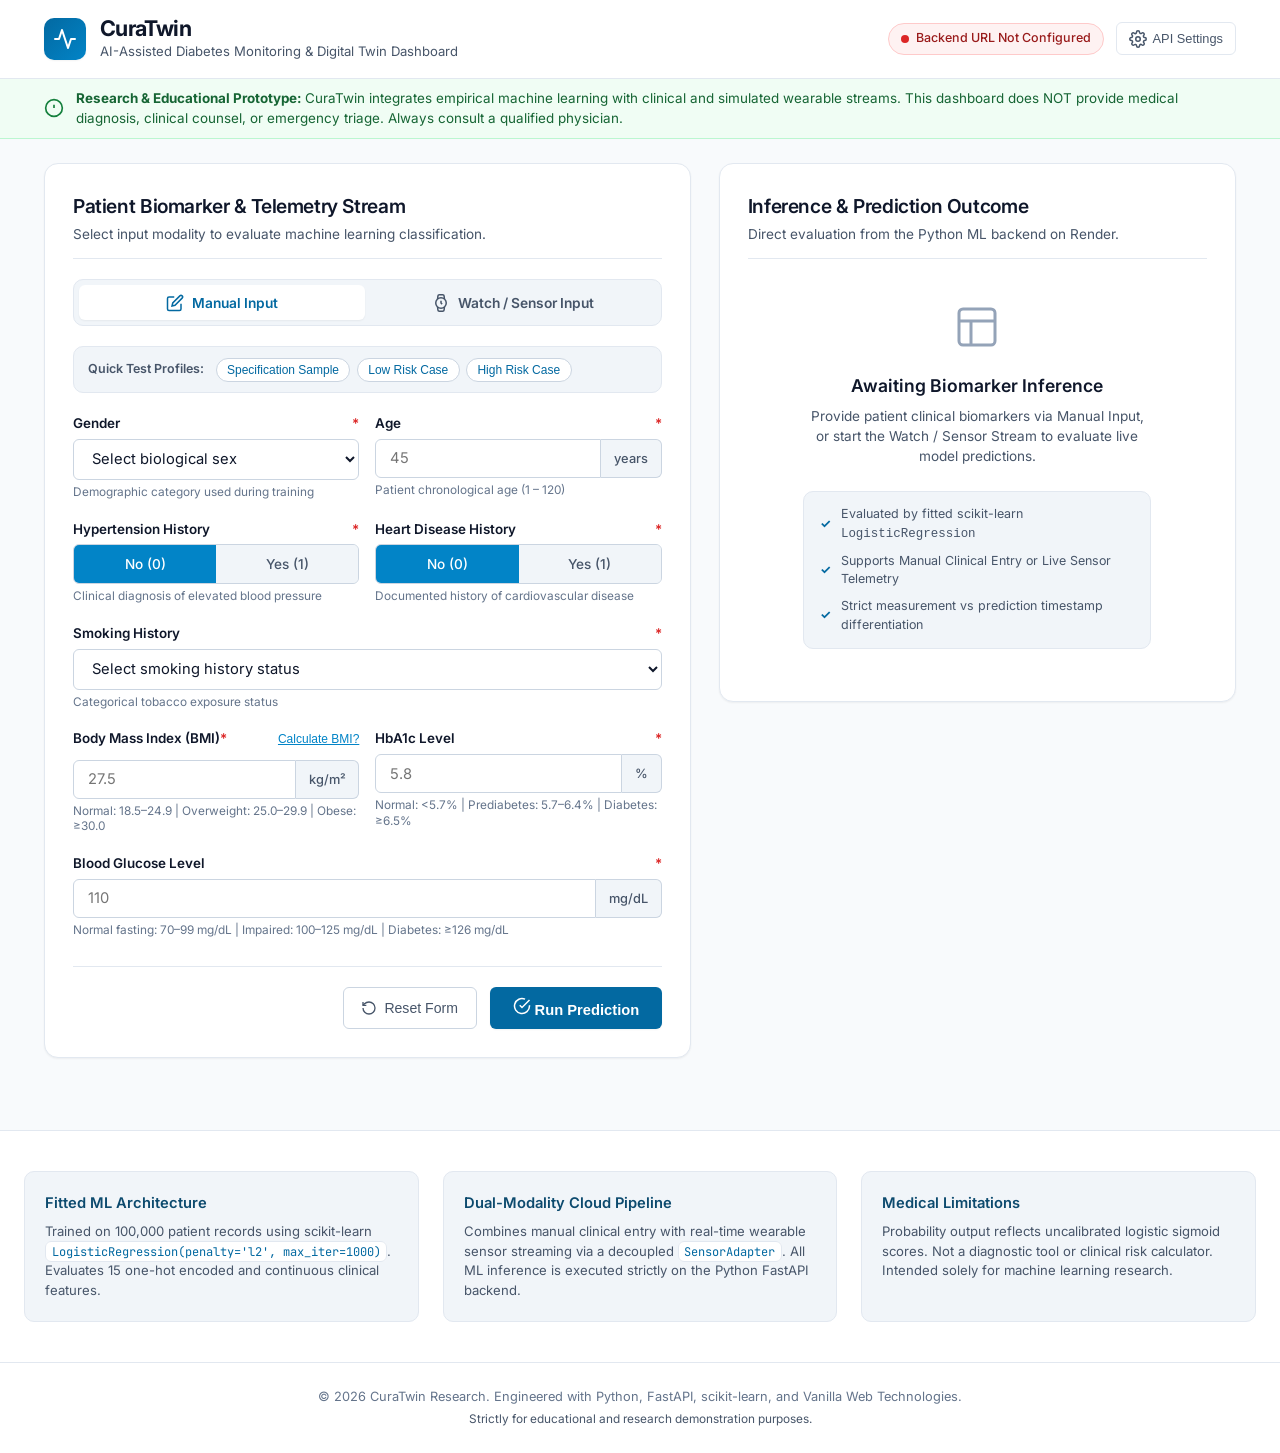
==== index.html @ 1040cc7d "feat: add GitHub Pages workflow and root redirect" ====
<!DOCTYPE html>
<html lang="en">
<head>
  <meta charset="UTF-8" />
  <meta name="viewport" content="width=device-width, initial-scale=1.0" />
  <meta http-equiv="refresh" content="0; url=./frontend/" />
  <title>CuraTwin — AI-Assisted Diabetes Monitoring</title>
  <script>
    window.location.replace("./frontend/");
  </script>
</head>
<body style="font-family: sans-serif; text-align: center; padding: 2rem;">
  <h2>CuraTwin Dashboard</h2>
  <p>Redirecting to application... <a href="./frontend/">Click here if not redirected</a>.</p>
</body>
</html>
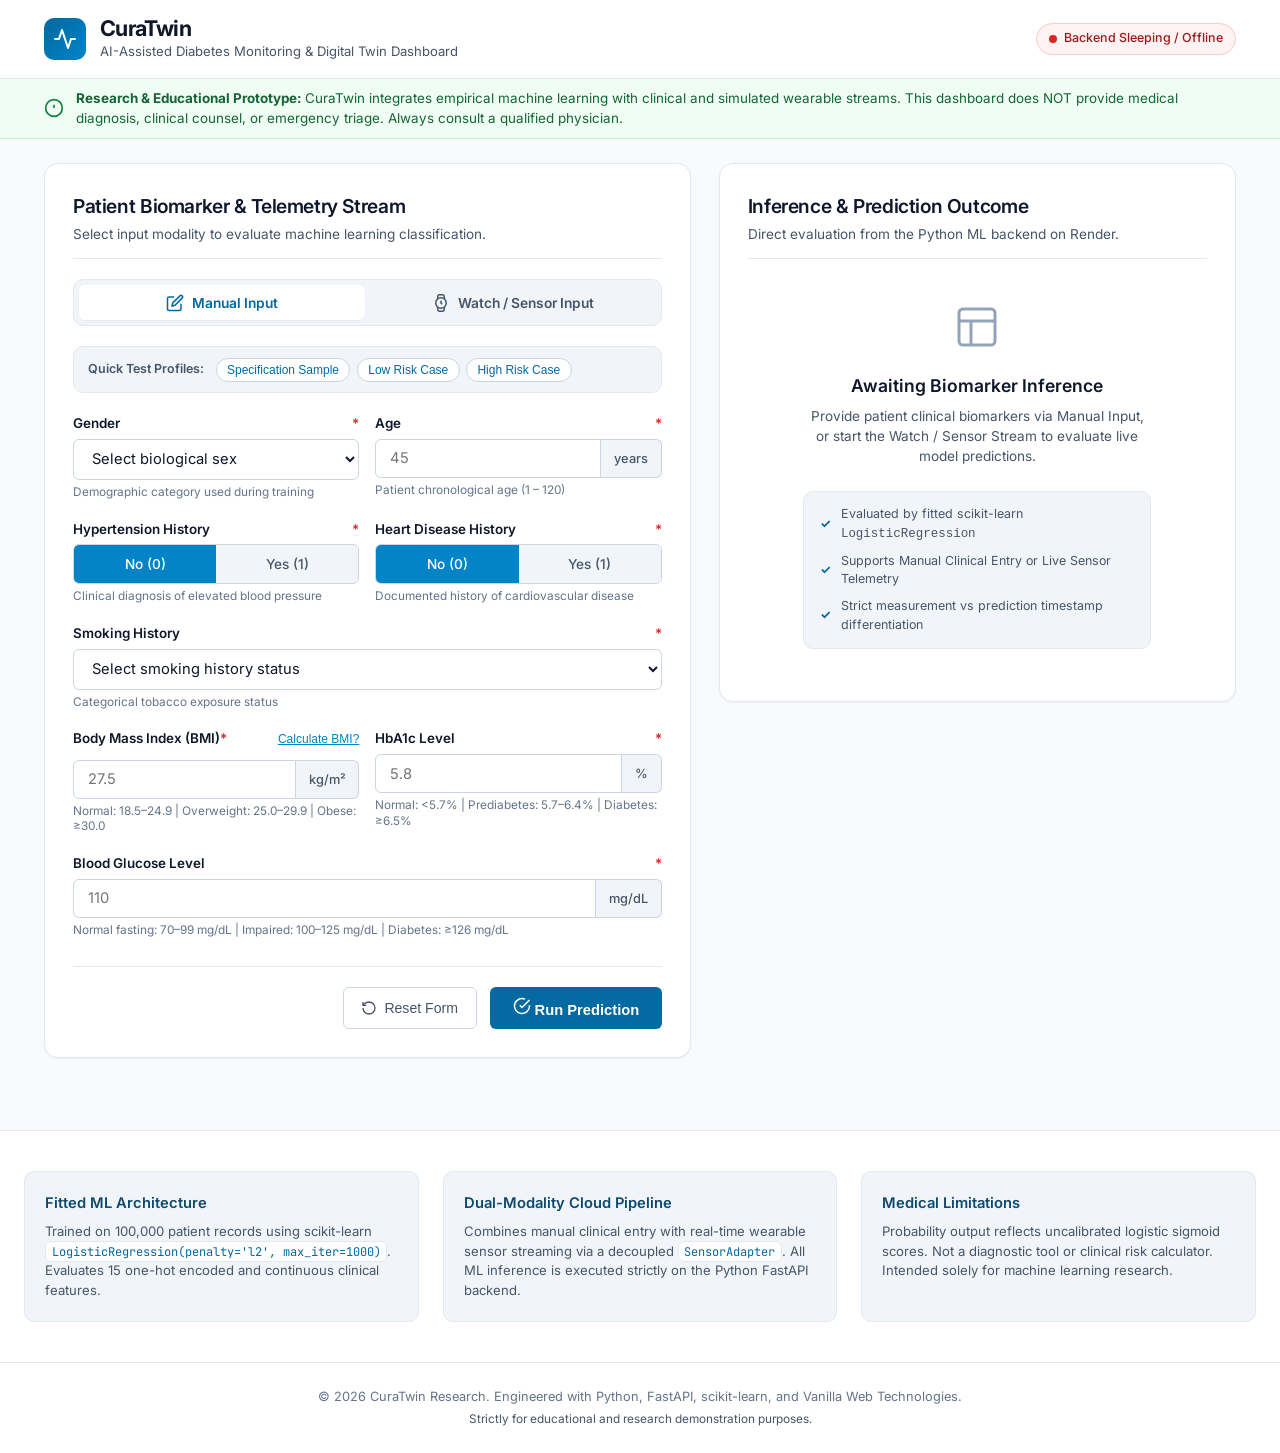
==== commit 453da85c: "feat: lock backend URL to production Render service and remove settings UI" ====
--- a/index.html
+++ b/index.html
@@ -3,14 +3,734 @@
 <head>
   <meta charset="UTF-8" />
   <meta name="viewport" content="width=device-width, initial-scale=1.0" />
-  <meta http-equiv="refresh" content="0; url=./frontend/" />
-  <title>CuraTwin — AI-Assisted Diabetes Monitoring</title>
-  <script>
-    window.location.replace("./frontend/");
-  </script>
+  <title>CuraTwin — AI-Assisted Diabetes Monitoring &amp; Digital Twin Dashboard</title>
+  <meta name="description" content="AI-assisted diabetes monitoring and patient digital twin prototype combining manual clinical inputs with wearable sensor telemetry." />
+  
+  <!-- Modern Healthcare Typography -->
+  <link rel="preconnect" href="https://fonts.googleapis.com" />
+  <link rel="preconnect" href="https://fonts.gstatic.com" crossorigin />
+  <link href="https://fonts.googleapis.com/css2?family=Inter:wght@300;400;500;600;700&family=JetBrains+Mono:wght@400;500&display=swap" rel="stylesheet" />
+  
+  <!-- Stylesheet -->
+  <link rel="stylesheet" href="./style.css" />
 </head>
-<body style="font-family: sans-serif; text-align: center; padding: 2rem;">
-  <h2>CuraTwin Dashboard</h2>
-  <p>Redirecting to application... <a href="./frontend/">Click here if not redirected</a>.</p>
+<body>
+  <!-- Header / Navigation -->
+  <header class="app-header" role="banner">
+    <div class="header-container">
+      <div class="brand-group">
+        <div class="brand-icon" aria-hidden="true">
+          <svg width="24" height="24" viewBox="0 0 24 24" fill="none" stroke="currentColor" stroke-width="2" stroke-linecap="round" stroke-linejoin="round">
+            <path d="M22 12h-4l-3 9L9 3l-3 9H2" />
+          </svg>
+        </div>
+        <div>
+          <h1 class="brand-title">CuraTwin</h1>
+          <p class="brand-subtitle">AI-Assisted Diabetes Monitoring &amp; Digital Twin Dashboard</p>
+        </div>
+      </div>
+
+      <!-- Backend Connection Status Indicator -->
+      <div class="header-actions">
+        <div id="backend-status-badge" class="status-badge status-checking" role="status" aria-live="polite">
+          <span class="status-dot"></span>
+          <span id="backend-status-text" class="status-label">Checking Backend...</span>
+        </div>
+      </div>
+    </div>
+  </header>
+
+  <!-- Research Disclaimer Banner -->
+  <div class="banner-disclaimer" role="alert">
+    <div class="banner-content">
+      <svg class="banner-icon" width="20" height="20" viewBox="0 0 24 24" fill="none" stroke="currentColor" stroke-width="2">
+        <circle cx="12" cy="12" r="10" />
+        <line x1="12" y1="8" x2="12" y2="12" />
+        <line x1="12" y1="16" x2="12.01" y2="16" />
+      </svg>
+      <div>
+        <strong>Research &amp; Educational Prototype:</strong>
+        CuraTwin integrates empirical machine learning with clinical and simulated wearable streams. This dashboard does NOT provide medical diagnosis, clinical counsel, or emergency triage. Always consult a qualified physician.
+      </div>
+    </div>
+  </div>
+
+  <!-- Main Application Container -->
+  <main class="main-layout" role="main">
+    <div class="grid-container">
+      
+      <!-- LEFT COLUMN: Dual-Mode Patient Input & Telemetry Card -->
+      <section class="card form-card" aria-labelledby="form-heading">
+        <div class="card-header">
+          <div>
+            <h2 id="form-heading" class="card-title">Patient Biomarker &amp; Telemetry Stream</h2>
+            <p class="card-subtitle">Select input modality to evaluate machine learning classification.</p>
+          </div>
+        </div>
+
+        <!-- Mode Selector: Manual Clinical Input vs Watch / Sensor Input -->
+        <div class="mode-tabs-container" role="tablist" aria-label="Data Input Mode">
+          <button type="button" id="tab-mode-manual" class="mode-tab active" role="tab" aria-selected="true" aria-controls="view-mode-manual">
+            <svg width="18" height="18" viewBox="0 0 24 24" fill="none" stroke="currentColor" stroke-width="2">
+              <path d="M11 4H4a2 2 0 0 0-2 2v14a2 2 0 0 0 2 2h14a2 2 0 0 0 2-2v-7" />
+              <path d="M18.5 2.5a2.121 2.121 0 0 1 3 3L12 15l-4 1 1-4 9.5-9.5z" />
+            </svg>
+            <span>Manual Input</span>
+          </button>
+          <button type="button" id="tab-mode-sensor" class="mode-tab" role="tab" aria-selected="false" aria-controls="view-mode-sensor">
+            <svg width="18" height="18" viewBox="0 0 24 24" fill="none" stroke="currentColor" stroke-width="2">
+              <circle cx="12" cy="12" r="7" />
+              <polyline points="12 9 12 12 13.5 13.5" />
+              <path d="M16.51 17.35l-.35 3.83a2 2 0 0 1-2 1.82H9.83a2 2 0 0 1-2-1.82l-.35-3.83m.01-10.7l.35-3.83A2 2 0 0 1 9.83 1h4.35a2 2 0 0 1 2 1.82l.35 3.83" />
+            </svg>
+            <span>Watch / Sensor Input</span>
+            <span id="sensor-tab-live-badge" class="tab-live-badge" hidden>LIVE</span>
+          </button>
+        </div>
+
+        <!-- ================================================================= -->
+        <!-- MODE A: MANUAL CLINICAL INPUT (Existing Form Completely Preserved) -->
+        <!-- ================================================================= -->
+        <div id="view-mode-manual" class="mode-view active" role="tabpanel" aria-labelledby="tab-mode-manual">
+          
+          <!-- Quick Profile Presets -->
+          <div class="preset-bar">
+            <span class="preset-label">Quick Test Profiles:</span>
+            <div class="preset-buttons">
+              <button type="button" id="btn-preset-prompt" class="btn-pill" title="Load sample from project specification">Specification Sample</button>
+              <button type="button" id="btn-preset-healthy" class="btn-pill" title="Load healthy biomarker profile">Low Risk Case</button>
+              <button type="button" id="btn-preset-elevated" class="btn-pill" title="Load elevated risk biomarker profile">High Risk Case</button>
+            </div>
+          </div>
+
+          <form id="diabetes-form" novalidate>
+            <div class="form-grid">
+              
+              <!-- Gender -->
+              <div class="form-group">
+                <label for="gender" class="field-label">
+                  Gender <span class="required">*</span>
+                </label>
+                <select id="gender" name="gender" class="form-control" required aria-required="true">
+                  <option value="" disabled selected>Select biological sex</option>
+                  <option value="Female">Female</option>
+                  <option value="Male">Male</option>
+                  <option value="Other">Other</option>
+                </select>
+                <span class="field-hint">Demographic category used during training</span>
+              </div>
+
+              <!-- Age -->
+              <div class="form-group">
+                <label for="age" class="field-label">
+                  Age <span class="required">*</span>
+                </label>
+                <div class="input-with-addon">
+                  <input type="number" id="age" name="age" class="form-control" min="1" max="120" step="1" placeholder="45" required aria-required="true" />
+                  <span class="input-addon">years</span>
+                </div>
+                <span class="field-hint">Patient chronological age (1 – 120)</span>
+              </div>
+
+              <!-- Hypertension Toggle -->
+              <div class="form-group">
+                <label class="field-label">
+                  Hypertension History <span class="required">*</span>
+                </label>
+                <div class="toggle-group" role="radiogroup" aria-label="Hypertension History">
+                  <label class="toggle-option">
+                    <input type="radio" name="hypertension" value="0" checked />
+                    <span class="toggle-pill">No (0)</span>
+                  </label>
+                  <label class="toggle-option">
+                    <input type="radio" name="hypertension" value="1" />
+                    <span class="toggle-pill">Yes (1)</span>
+                  </label>
+                </div>
+                <span class="field-hint">Clinical diagnosis of elevated blood pressure</span>
+              </div>
+
+              <!-- Heart Disease Toggle -->
+              <div class="form-group">
+                <label class="field-label">
+                  Heart Disease History <span class="required">*</span>
+                </label>
+                <div class="toggle-group" role="radiogroup" aria-label="Heart Disease History">
+                  <label class="toggle-option">
+                    <input type="radio" name="heart_disease" value="0" checked />
+                    <span class="toggle-pill">No (0)</span>
+                  </label>
+                  <label class="toggle-option">
+                    <input type="radio" name="heart_disease" value="1" />
+                    <span class="toggle-pill">Yes (1)</span>
+                  </label>
+                </div>
+                <span class="field-hint">Documented history of cardiovascular disease</span>
+              </div>
+
+              <!-- Smoking History -->
+              <div class="form-group full-width">
+                <label for="smoking_history" class="field-label">
+                  Smoking History <span class="required">*</span>
+                </label>
+                <select id="smoking_history" name="smoking_history" class="form-control" required aria-required="true">
+                  <option value="" disabled selected>Select smoking history status</option>
+                  <option value="never">never (Never smoked)</option>
+                  <option value="former">former (Quit smoking)</option>
+                  <option value="current">current (Currently active smoker)</option>
+                  <option value="ever">ever (Has smoked in the past)</option>
+                  <option value="not current">not current (Past smoker, not currently active)</option>
+                  <option value="No Info">No Info (Information unrecorded or unknown)</option>
+                </select>
+                <span class="field-hint">Categorical tobacco exposure status</span>
+              </div>
+
+              <!-- BMI (Body Mass Index) -->
+              <div class="form-group">
+                <div class="label-with-tool">
+                  <label for="bmi" class="field-label">
+                    Body Mass Index (BMI) <span class="required">*</span>
+                  </label>
+                  <button type="button" id="btn-toggle-bmi-calc" class="link-button" aria-expanded="false" aria-controls="bmi-calculator-drawer">
+                    Calculate BMI?
+                  </button>
+                </div>
+                <div class="input-with-addon">
+                  <input type="number" id="bmi" name="bmi" class="form-control" min="10.0" max="95.0" step="0.1" placeholder="27.5" required aria-required="true" />
+                  <span class="input-addon">kg/m²</span>
+                </div>
+                <span class="field-hint">Normal: 18.5–24.9 | Overweight: 25.0–29.9 | Obese: ≥30.0</span>
+
+                <!-- Inline Quick BMI Calculator Helper -->
+                <div id="bmi-calculator-drawer" class="calculator-drawer" hidden>
+                  <div class="calc-row">
+                    <div>
+                      <label for="calc-height" class="mini-label">Height (cm)</label>
+                      <input type="number" id="calc-height" class="form-control mini" placeholder="170" min="50" max="250" />
+                    </div>
+                    <div>
+                      <label for="calc-weight" class="mini-label">Weight (kg)</label>
+                      <input type="number" id="calc-weight" class="form-control mini" placeholder="75" min="20" max="300" />
+                    </div>
+                    <button type="button" id="btn-apply-calc-bmi" class="btn-mini-apply">Apply</button>
+                  </div>
+                </div>
+              </div>
+
+              <!-- HbA1c Level -->
+              <div class="form-group">
+                <label for="HbA1c_level" class="field-label">
+                  HbA1c Level <span class="required">*</span>
+                </label>
+                <div class="input-with-addon">
+                  <input type="number" id="HbA1c_level" name="HbA1c_level" class="form-control" min="3.5" max="16.0" step="0.1" placeholder="5.8" required aria-required="true" />
+                  <span class="input-addon">%</span>
+                </div>
+                <span class="field-hint">Normal: &lt;5.7% | Prediabetes: 5.7–6.4% | Diabetes: ≥6.5%</span>
+              </div>
+
+              <!-- Blood Glucose Level -->
+              <div class="form-group full-width">
+                <label for="blood_glucose_level" class="field-label">
+                  Blood Glucose Level <span class="required">*</span>
+                </label>
+                <div class="input-with-addon">
+                  <input type="number" id="blood_glucose_level" name="blood_glucose_level" class="form-control" min="40" max="500" step="1" placeholder="110" required aria-required="true" />
+                  <span class="input-addon">mg/dL</span>
+                </div>
+                <span class="field-hint">Normal fasting: 70–99 mg/dL | Impaired: 100–125 mg/dL | Diabetes: ≥126 mg/dL</span>
+              </div>
+
+            </div>
+
+            <!-- Form Action Controls -->
+            <div class="form-actions">
+              <button type="button" id="btn-reset-form" class="btn-secondary">
+                <svg width="16" height="16" viewBox="0 0 24 24" fill="none" stroke="currentColor" stroke-width="2">
+                  <path d="M3 12a9 9 0 1 0 9-9 9.75 9.75 0 0 0-6.74 2.74L3 8" />
+                  <path d="M3 3v5h5" />
+                </svg>
+                Reset Form
+              </button>
+              <button type="submit" id="btn-submit-predict" class="btn-primary">
+                <span class="btn-content-default">
+                  <svg width="18" height="18" viewBox="0 0 24 24" fill="none" stroke="currentColor" stroke-width="2">
+                    <path d="M22 11.08V12a10 10 0 1 1-5.93-9.14" />
+                    <polyline points="22 4 12 14.01 9 11.01" />
+                  </svg>
+                  Run Prediction
+                </span>
+                <span class="btn-content-loading" hidden>
+                  <span class="spinner"></span>
+                  Evaluating Model...
+                </span>
+              </button>
+            </div>
+          </form>
+        </div>
+
+        <!-- ================================================================= -->
+        <!-- MODE B: WATCH / SENSOR STREAMING PANEL -->
+        <!-- ================================================================= -->
+        <div id="view-mode-sensor" class="mode-view" role="tabpanel" aria-labelledby="tab-mode-sensor" hidden>
+          
+          <!-- Device Header & Connection Status -->
+          <div class="sensor-header-bar">
+            <div class="sensor-device-info">
+              <div class="device-icon-box" aria-hidden="true">
+                <svg width="22" height="22" viewBox="0 0 24 24" fill="none" stroke="currentColor" stroke-width="2">
+                  <circle cx="12" cy="12" r="7" />
+                  <polyline points="12 9 12 12 13.5 13.5" />
+                  <path d="M16.51 17.35l-.35 3.83a2 2 0 0 1-2 1.82H9.83a2 2 0 0 1-2-1.82l-.35-3.83m.01-10.7l.35-3.83A2 2 0 0 1 9.83 1h4.35a2 2 0 0 1 2 1.82l.35 3.83" />
+                </svg>
+              </div>
+              <div>
+                <div class="device-name-row">
+                  <span class="device-title" id="sensor-device-name">CuraWatch-B12</span>
+                  <span class="device-protocol-tag">Simulated CGM &amp; BLE Telemetry</span>
+                </div>
+                <div class="device-subtitle">Real-Time Physiological Biomarker Stream Adapter</div>
+              </div>
+            </div>
+
+            <!-- Real-Time Sensor State Badge -->
+            <div id="sensor-connection-badge" class="sensor-status-badge sensor-state-disconnected" role="status" aria-live="polite">
+              <span class="sensor-status-dot"></span>
+              <span id="sensor-connection-text">Disconnected</span>
+            </div>
+          </div>
+
+          <!-- Educational Hardware Notice -->
+          <div class="sensor-notice-box">
+            <svg width="18" height="18" viewBox="0 0 24 24" fill="none" stroke="currentColor" stroke-width="2">
+              <circle cx="12" cy="12" r="10" />
+              <line x1="12" y1="16" x2="12" y2="12" />
+              <line x1="12" y1="8" x2="12.01" y2="8" />
+            </svg>
+            <div>
+              <strong>Simulated Sensor Stream:</strong> Consumer smartwatches do not measure blood glucose natively. This demonstration couples an emulated Continuous Glucose Monitor (CGM) with smartwatch PPG vitals via our clean <code>SensorAdapter</code> interface.
+            </div>
+          </div>
+
+          <!-- Stream Controls & Interval -->
+          <div class="stream-controls-card">
+            <div class="stream-buttons-group">
+              <button type="button" id="btn-sensor-start" class="btn-primary btn-sm">
+                <svg width="16" height="16" viewBox="0 0 24 24" fill="none" stroke="currentColor" stroke-width="2">
+                  <polygon points="5 3 19 12 5 21 5 3" />
+                </svg>
+                <span>Start Stream</span>
+              </button>
+              <button type="button" id="btn-sensor-pause" class="btn-secondary btn-sm" disabled>
+                <svg width="16" height="16" viewBox="0 0 24 24" fill="none" stroke="currentColor" stroke-width="2">
+                  <rect x="6" y="4" width="4" height="16" />
+                  <rect x="14" y="4" width="4" height="16" />
+                </svg>
+                <span id="label-pause-btn">Pause</span>
+              </button>
+              <button type="button" id="btn-sensor-stop" class="btn-secondary btn-sm" disabled>
+                <svg width="16" height="16" viewBox="0 0 24 24" fill="none" stroke="currentColor" stroke-width="2">
+                  <rect x="4" y="4" width="16" height="16" />
+                </svg>
+                <span>Stop</span>
+              </button>
+              <button type="button" id="btn-sensor-reset" class="btn-ghost btn-sm">
+                <svg width="16" height="16" viewBox="0 0 24 24" fill="none" stroke="currentColor" stroke-width="2">
+                  <path d="M3 12a9 9 0 1 0 9-9 9.75 9.75 0 0 0-6.74 2.74L3 8" />
+                  <path d="M3 3v5h5" />
+                </svg>
+                <span>Reset</span>
+              </button>
+            </div>
+
+            <!-- Stream Speed Selector -->
+            <div class="stream-speed-selector">
+              <label for="select-stream-interval" class="speed-label">Interval:</label>
+              <select id="select-stream-interval" class="form-control-compact">
+                <option value="2000">2s (Fast Demo)</option>
+                <option value="4000" selected>4s (Standard)</option>
+                <option value="8000">8s (Clinical)</option>
+              </select>
+            </div>
+          </div>
+
+          <!-- Real-Time Biomarker Telemetry Cards (3-column) -->
+          <div class="telemetry-grid">
+            
+            <!-- Live Blood Glucose Card -->
+            <div class="telemetry-card telemetry-glucose">
+              <div class="telemetry-header">
+                <span class="telemetry-label">Live Glucose (CGM)</span>
+                <span id="telemetry-trend-arrow" class="trend-pill trend-stable" title="Glucose trend direction">
+                  &rarr; Stable
+                </span>
+              </div>
+              <div class="telemetry-value-row">
+                <span id="telemetry-glucose-val" class="telemetry-number">--</span>
+                <span class="telemetry-unit">mg/dL</span>
+              </div>
+              <div class="telemetry-footer">
+                <span id="telemetry-glucose-status" class="telemetry-status-tag">Waiting for stream</span>
+                <span id="telemetry-glucose-time" class="telemetry-time">--:--:--</span>
+              </div>
+            </div>
+
+            <!-- Heart Rate Card -->
+            <div class="telemetry-card telemetry-hr">
+              <div class="telemetry-header">
+                <span class="telemetry-label">Heart Rate (PPG)</span>
+                <span class="pulse-heart-icon" aria-hidden="true">&hearts;</span>
+              </div>
+              <div class="telemetry-value-row">
+                <span id="telemetry-hr-val" class="telemetry-number">--</span>
+                <span class="telemetry-unit">BPM</span>
+              </div>
+              <div class="telemetry-footer">
+                <span class="telemetry-status-tag">Resting / Active</span>
+                <span id="telemetry-hr-time" class="telemetry-time">--:--:--</span>
+              </div>
+            </div>
+
+            <!-- Steps / Physical Activity Card -->
+            <div class="telemetry-card telemetry-steps">
+              <div class="telemetry-header">
+                <span class="telemetry-label">Daily Steps (IMU)</span>
+                <span class="activity-icon">&#128099;</span>
+              </div>
+              <div class="telemetry-value-row">
+                <span id="telemetry-steps-val" class="telemetry-number">--</span>
+                <span class="telemetry-unit">steps</span>
+              </div>
+              <div class="telemetry-footer">
+                <span class="telemetry-status-tag">Cumulative count</span>
+                <span id="telemetry-steps-time" class="telemetry-time">--:--:--</span>
+              </div>
+            </div>
+
+          </div>
+
+          <!-- Real-Time Glucose Continuous Trend Chart -->
+          <div class="trend-chart-card">
+            <div class="trend-chart-header">
+              <div>
+                <h4 class="trend-chart-title">Continuous Glucose Telemetry Trend</h4>
+                <p class="trend-chart-subtitle">Real-time rolling trajectory with target glycemic boundaries</p>
+              </div>
+              <div class="chart-legend">
+                <span class="legend-target"><span class="legend-box"></span> Target (70–140 mg/dL)</span>
+                <span class="legend-cgm"><span class="legend-line"></span> Sensor Stream</span>
+              </div>
+            </div>
+            
+            <div class="trend-chart-viewport" id="trend-chart-viewport">
+              <svg id="svg-glucose-trend" class="trend-svg" viewBox="0 0 520 160" preserveAspectRatio="none">
+                <!-- Target Normal Glycemic Range Band -->
+                <rect x="0" y="45" width="520" height="65" fill="#f0fdf4" opacity="0.8" />
+                <line x1="0" y1="45" x2="520" y2="45" stroke="#bbf7d0" stroke-width="1" stroke-dasharray="3,3" />
+                <line x1="0" y1="110" x2="520" y2="110" stroke="#bbf7d0" stroke-width="1" stroke-dasharray="3,3" />
+                
+                <!-- Guidelines & Labels -->
+                <text x="6" y="40" font-size="9" fill="#166534" font-family="sans-serif">140 mg/dL (Elevated)</text>
+                <text x="6" y="125" font-size="9" fill="#166534" font-family="sans-serif">70 mg/dL (Baseline)</text>
+
+                <!-- Dynamic Path & Points (Populated by app.js) -->
+                <path id="svg-chart-path" fill="none" stroke="#0284c7" stroke-width="2.5" stroke-linecap="round" stroke-linejoin="round" d="" />
+                <g id="svg-chart-dots"></g>
+              </svg>
+              <div id="chart-empty-placeholder" class="chart-placeholder">
+                Connect and start stream to plot real-time biomarker readings.
+              </div>
+            </div>
+          </div>
+
+          <!-- Linked Patient Clinical Profile (ML Requirement) -->
+          <div class="linked-profile-card">
+            <div class="linked-profile-header">
+              <div>
+                <h4 class="linked-profile-title">Linked Patient Baseline Profile</h4>
+                <p class="linked-profile-desc">
+                  The trained ML model requires 8 clinical biomarkers. Sensor streams update blood glucose; baseline demographic features are supplied by this profile.
+                </p>
+              </div>
+              <button type="button" id="btn-sync-profile-from-form" class="btn-ghost btn-sm" title="Sync current manual form values into linked profile">
+                <svg width="14" height="14" viewBox="0 0 24 24" fill="none" stroke="currentColor" stroke-width="2">
+                  <path d="M21.5 2v6h-6M2.5 22v-6h6M2 11.5a10 10 0 0 1 18.8-4.3M22 12.5a10 10 0 0 1-18.8 4.2" />
+                </svg>
+                <span>Sync from Form</span>
+              </button>
+            </div>
+
+            <div class="linked-profile-grid" id="linked-profile-summary-grid">
+              <!-- Dynamically mirrored from patient profile -->
+              <div class="profile-chip"><span class="chip-k">Age:</span> <span class="chip-v" id="chip-age">45 yrs</span></div>
+              <div class="profile-chip"><span class="chip-k">Gender:</span> <span class="chip-v" id="chip-gender">Female</span></div>
+              <div class="profile-chip"><span class="chip-k">BMI:</span> <span class="chip-v" id="chip-bmi">27.5</span></div>
+              <div class="profile-chip"><span class="chip-k">HbA1c:</span> <span class="chip-v" id="chip-hba1c">5.8%</span></div>
+              <div class="profile-chip"><span class="chip-k">Hypertension:</span> <span class="chip-v" id="chip-hyper">No (0)</span></div>
+              <div class="profile-chip"><span class="chip-k">Heart Disease:</span> <span class="chip-v" id="chip-hd">No (0)</span></div>
+              <div class="profile-chip"><span class="chip-k">Smoking:</span> <span class="chip-v" id="chip-smoking">never</span></div>
+            </div>
+          </div>
+
+          <!-- Prediction Ingestion Policy & Manual Evaluate Button -->
+          <div class="sensor-prediction-bar">
+            <div class="policy-checkbox-group">
+              <label class="policy-toggle">
+                <input type="checkbox" id="chk-auto-predict-stream" checked />
+                <span class="policy-label">
+                  <strong>Live Prediction Policy:</strong> Auto-evaluate model when new glucose arrives (throttled to 10s)
+                </span>
+              </label>
+            </div>
+            <button type="button" id="btn-predict-sensor-now" class="btn-primary btn-sm">
+              <svg width="16" height="16" viewBox="0 0 24 24" fill="none" stroke="currentColor" stroke-width="2">
+                <polygon points="5 3 19 12 5 21 5 3" />
+              </svg>
+              <span>Predict with Latest Reading</span>
+            </button>
+          </div>
+
+          <!-- Recent Sensor Telemetry Stream Log Table -->
+          <div class="telemetry-log-card">
+            <h4 class="telemetry-log-title">Live Sensor Event Log</h4>
+            <div class="telemetry-table-wrapper">
+              <table class="telemetry-table" aria-label="Recent Sensor Telemetry Measurements">
+                <thead>
+                  <tr>
+                    <th>Time</th>
+                    <th>Glucose (mg/dL)</th>
+                    <th>Trend</th>
+                    <th>Heart Rate</th>
+                    <th>Steps</th>
+                    <th>Provenance</th>
+                  </tr>
+                </thead>
+                <tbody id="telemetry-log-tbody">
+                  <tr class="empty-row">
+                    <td colspan="6">No telemetry received yet. Click Start Stream above.</td>
+                  </tr>
+                </tbody>
+              </table>
+            </div>
+          </div>
+
+        </div>
+
+      </section>
+
+      <!-- RIGHT COLUMN: Model Results, Inference Details & Provenance Card -->
+      <section class="card results-card" aria-labelledby="results-heading">
+        <div class="card-header">
+          <div>
+            <h2 id="results-heading" class="card-title">Inference &amp; Prediction Outcome</h2>
+            <p class="card-subtitle">Direct evaluation from the Python ML backend on Render.</p>
+          </div>
+        </div>
+
+        <div id="results-container" class="results-body" aria-live="polite">
+          
+          <!-- INITIAL IDLE STATE -->
+          <div id="state-idle" class="result-state active">
+            <div class="empty-state">
+              <div class="empty-icon" aria-hidden="true">
+                <svg width="48" height="48" viewBox="0 0 24 24" fill="none" stroke="#94a3b8" stroke-width="1.5">
+                  <rect x="3" y="3" width="18" height="18" rx="2" />
+                  <path d="M3 9h18" />
+                  <path d="M9 21V9" />
+                </svg>
+              </div>
+              <h3 class="empty-title">Awaiting Biomarker Inference</h3>
+              <p class="empty-desc">
+                Provide patient clinical biomarkers via Manual Input, or start the Watch / Sensor Stream to evaluate live model predictions.
+              </p>
+              <div class="empty-checklist">
+                <div class="checklist-item">
+                  <span class="check-bullet">&#10003;</span>
+                  <span>Evaluated by fitted scikit-learn <code>LogisticRegression</code></span>
+                </div>
+                <div class="checklist-item">
+                  <span class="check-bullet">&#10003;</span>
+                  <span>Supports Manual Clinical Entry or Live Sensor Telemetry</span>
+                </div>
+                <div class="checklist-item">
+                  <span class="check-bullet">&#10003;</span>
+                  <span>Strict measurement vs prediction timestamp differentiation</span>
+                </div>
+              </div>
+            </div>
+          </div>
+
+          <!-- LOADING STATE -->
+          <div id="state-loading" class="result-state" hidden>
+            <div class="loading-state">
+              <div class="pulse-ring"></div>
+              <h3 class="loading-title">Communicating with Backend...</h3>
+              <p id="loading-stage-text" class="loading-desc">Sending REST payload to Render FastAPI server...</p>
+              <div class="skeleton-card">
+                <div class="skeleton-line full"></div>
+                <div class="skeleton-line half"></div>
+                <div class="skeleton-line three-quarter"></div>
+              </div>
+            </div>
+          </div>
+
+          <!-- SUCCESS RESULT STATE -->
+          <div id="state-success" class="result-state" hidden>
+            <div class="result-content">
+              
+              <!-- Stale Prediction Notice (Shown when newer sensor reading exists) -->
+              <div id="stale-prediction-notice" class="notice-stale" hidden>
+                <div class="notice-stale-content">
+                  <svg width="18" height="18" viewBox="0 0 24 24" fill="none" stroke="currentColor" stroke-width="2">
+                    <circle cx="12" cy="12" r="10" />
+                    <line x1="12" y1="8" x2="12" y2="12" />
+                    <line x1="12" y1="16" x2="12.01" y2="16" />
+                  </svg>
+                  <div>
+                    <span id="stale-notice-text">A newer sensor reading has arrived. This outcome reflects previous biomarkers.</span>
+                  </div>
+                </div>
+                <button type="button" id="btn-re-evaluate-stale" class="btn-mini-reevaluate">Re-evaluate</button>
+              </div>
+
+              <!-- Classification Badge & Label -->
+              <div id="prediction-badge" class="outcome-badge outcome-negative">
+                <div class="badge-icon" id="outcome-icon">
+                  <svg width="24" height="24" viewBox="0 0 24 24" fill="none" stroke="currentColor" stroke-width="2">
+                    <polyline points="20 6 9 17 4 12" />
+                  </svg>
+                </div>
+                <div>
+                  <div class="outcome-header-row">
+                    <span class="outcome-tag">Model Classification</span>
+                    <span id="result-source-badge" class="badge-source">Manual Input</span>
+                  </div>
+                  <h3 id="outcome-label" class="outcome-title">Negative model classification</h3>
+                </div>
+              </div>
+
+              <!-- Probability Gauge & Metric Display -->
+              <div class="metric-card" id="probability-block">
+                <div class="metric-header">
+                  <span class="metric-label">Model Statistical Probability (Class 1)</span>
+                  <span id="metric-probability-val" class="metric-value">4.72%</span>
+                </div>
+                <div class="gauge-bar-track">
+                  <div id="gauge-bar-fill" class="gauge-bar-fill" style="width: 4.72%;"></div>
+                </div>
+                <div class="gauge-scale">
+                  <span>0% (Low likelihood)</span>
+                  <span>50% Threshold</span>
+                  <span>100% (High likelihood)</span>
+                </div>
+                <p id="probability-note" class="metric-explanation">
+                  Estimated probability output by the logistic regression sigmoid function.
+                </p>
+              </div>
+
+              <!-- Input Features Echo / Audit Table -->
+              <div class="audit-block">
+                <div class="audit-header-row">
+                  <h4 class="audit-title">Biomarker Feature Audit</h4>
+                  <span id="audit-device-id" class="audit-device-tag">Device: Local Form</span>
+                </div>
+                <div class="summary-grid" id="audit-summary-grid">
+                  <!-- Dynamically populated -->
+                </div>
+              </div>
+
+              <!-- Dual Timestamps Provenance Footer -->
+              <div class="provenance-footer">
+                <div class="prov-item">
+                  <span class="prov-k">Measurement Time:</span>
+                  <span class="prov-v" id="prov-measurement-time">--:--:--</span>
+                </div>
+                <div class="prov-item">
+                  <span class="prov-k">Prediction Time:</span>
+                  <span class="prov-v" id="prov-prediction-time">--:--:--</span>
+                </div>
+              </div>
+
+              <!-- Model Metadata Footer -->
+              <div class="result-meta">
+                <span>Model: <strong>LogisticRegression v1.0</strong></span>
+                <span id="meta-timestamp">Evaluated on Render</span>
+              </div>
+            </div>
+          </div>
+
+          <!-- ERROR STATE -->
+          <div id="state-error" class="result-state" hidden>
+            <div class="error-state">
+              <div class="error-icon" aria-hidden="true">
+                <svg width="40" height="40" viewBox="0 0 24 24" fill="none" stroke="#dc2626" stroke-width="2">
+                  <circle cx="12" cy="12" r="10" />
+                  <line x1="12" y1="8" x2="12" y2="12" />
+                  <line x1="12" y1="16" x2="12.01" y2="16" />
+                </svg>
+              </div>
+              <h3 id="error-title" class="error-title">Inference Request Failed</h3>
+              <p id="error-message" class="error-desc">
+                Could not establish communication with the FastAPI backend service.
+              </p>
+              <div id="error-suggestion" class="error-hint-box">
+                <strong>Troubleshooting Render Free Tier:</strong> If the backend has been idle, Render automatically spins down free instances. The first wake-up request takes 30 to 60 seconds. Please wait a moment and click Retry.
+              </div>
+              <div class="error-actions">
+                <button type="button" id="btn-retry-inference" class="btn-primary">
+                  <svg width="16" height="16" viewBox="0 0 24 24" fill="none" stroke="currentColor" stroke-width="2">
+                    <polyline points="23 4 23 10 17 10" />
+                    <polyline points="1 20 1 14 7 14" />
+                    <path d="M3.51 9a9 9 0 0 1 14.85-3.36L23 10M1 14l4.64 4.36A9 9 0 0 0 20.49 15" />
+                  </svg>
+                  Retry Prediction
+                </button>
+              </div>
+            </div>
+          </div>
+
+        </div>
+      </section>
+
+    </div>
+  </main>
+
+  <!-- Technical Information Section -->
+  <section class="info-section">
+    <div class="info-container">
+      <div class="info-grid">
+        <div class="info-card">
+          <h4 class="info-heading">Fitted ML Architecture</h4>
+          <p class="info-text">
+            Trained on 100,000 patient records using scikit-learn <code>LogisticRegression(penalty='l2', max_iter=1000)</code>. Evaluates 15 one-hot encoded and continuous clinical features.
+          </p>
+        </div>
+        <div class="info-card">
+          <h4 class="info-heading">Dual-Modality Cloud Pipeline</h4>
+          <p class="info-text">
+            Combines manual clinical entry with real-time wearable sensor streaming via a decoupled <code>SensorAdapter</code>. All ML inference is executed strictly on the Python FastAPI backend.
+          </p>
+        </div>
+        <div class="info-card">
+          <h4 class="info-heading">Medical Limitations</h4>
+          <p class="info-text">
+            Probability output reflects uncalibrated logistic sigmoid scores. Not a diagnostic tool or clinical risk calculator. Intended solely for machine learning research.
+          </p>
+        </div>
+      </div>
+    </div>
+  </section>
+
+  <!-- App Footer -->
+  <footer class="app-footer">
+    <div class="footer-container">
+      <p>&copy; 2026 CuraTwin Research. Engineered with Python, FastAPI, scikit-learn, and Vanilla Web Technologies.</p>
+      <p class="footer-disclaimer">Strictly for educational and research demonstration purposes.</p>
+    </div>
+  </footer>
+
+  <!-- Scripts -->
+  <script src="./sensorAdapter.js"></script>
+  <script src="./app.js"></script>
 </body>
 </html>
--- a/style.css
+++ b/style.css
@@ -0,0 +1,1810 @@
+/* ==========================================================================
+   DiaWatch AI — Clinical Dashboard Theme & Design System
+   Color Palette: Pure white, subtle slate neutrals, clinical sapphire blues.
+   Zero neon styling. WCAG AA accessible contrast throughout.
+   ========================================================================== */
+
+:root {
+  /* Color Tokens */
+  --bg-app: #f8fafc;
+  --bg-card: #ffffff;
+  --bg-subtle: #f1f5f9;
+  --bg-hover: #e2e8f0;
+  
+  --primary-50: #f0f9ff;
+  --primary-100: #e0f2fe;
+  --primary-200: #bae6fd;
+  --primary-500: #0ea5e9;
+  --primary-600: #0284c7;
+  --primary-700: #0369a1;
+  --primary-800: #075985;
+  --primary-900: #0c4a6e;
+
+  --text-main: #0f172a;
+  --text-muted: #475569;
+  --text-light: #64748b;
+  --text-inverted: #ffffff;
+
+  --border-light: #e2e8f0;
+  --border-medium: #cbd5e1;
+  --border-focus: #0284c7;
+
+  /* Clinical Status Accents (Non-neon, subdued medical grade) */
+  --status-negative-bg: #ecfdf5;
+  --status-negative-text: #065f46;
+  --status-negative-border: #a7f3d0;
+  --status-negative-accent: #059669;
+
+  --status-positive-bg: #fef2f2;
+  --status-positive-text: #991b1b;
+  --status-positive-border: #fecaca;
+  --status-positive-accent: #dc2626;
+
+  --status-warning-bg: #fffbeb;
+  --status-warning-text: #92400e;
+  --status-warning-border: #fde68a;
+
+  /* Typography */
+  --font-sans: 'Inter', -apple-system, BlinkMacSystemFont, 'Segoe UI', Roboto, Helvetica, Arial, sans-serif;
+  --font-mono: 'JetBrains Mono', monospace;
+
+  /* Elevation */
+  --shadow-sm: 0 1px 2px 0 rgba(0, 0, 0, 0.05);
+  --shadow-md: 0 4px 6px -1px rgba(0, 0, 0, 0.07), 0 2px 4px -2px rgba(0, 0, 0, 0.05);
+  --shadow-lg: 0 10px 15px -3px rgba(0, 0, 0, 0.07), 0 4px 6px -4px rgba(0, 0, 0, 0.05);
+
+  --radius-sm: 6px;
+  --radius-md: 10px;
+  --radius-lg: 14px;
+  --radius-full: 9999px;
+  
+  --transition: all 0.2s ease-in-out;
+}
+
+/* --------------------------------------------------------------------------
+   Reset & Global Base
+   -------------------------------------------------------------------------- */
+*, *::before, *::after {
+  box-sizing: border-box;
+  margin: 0;
+  padding: 0;
+}
+
+body {
+  font-family: var(--font-sans);
+  background-color: var(--bg-app);
+  color: var(--text-main);
+  line-height: 1.5;
+  min-height: 100vh;
+  display: flex;
+  flex-direction: column;
+  -webkit-font-smoothing: antialiased;
+}
+
+/* --------------------------------------------------------------------------
+   Header & Navigation
+   -------------------------------------------------------------------------- */
+.app-header {
+  background-color: var(--bg-card);
+  border-bottom: 1px solid var(--border-light);
+  position: sticky;
+  top: 0;
+  z-index: 40;
+}
+
+.header-container {
+  max-width: 1240px;
+  margin: 0 auto;
+  padding: 1rem 1.5rem;
+  display: flex;
+  align-items: center;
+  justify-content: space-between;
+  gap: 1rem;
+}
+
+.brand-group {
+  display: flex;
+  align-items: center;
+  gap: 0.85rem;
+}
+
+.brand-icon {
+  width: 42px;
+  height: 42px;
+  border-radius: var(--radius-md);
+  background: linear-gradient(135deg, var(--primary-700), var(--primary-600));
+  color: #ffffff;
+  display: flex;
+  align-items: center;
+  justify-content: center;
+  box-shadow: var(--shadow-sm);
+  flex-shrink: 0;
+}
+
+.brand-title {
+  font-size: 1.35rem;
+  font-weight: 700;
+  letter-spacing: -0.025em;
+  color: var(--text-main);
+  line-height: 1.2;
+}
+
+.brand-subtitle {
+  font-size: 0.82rem;
+  color: var(--text-muted);
+  font-weight: 400;
+}
+
+.header-actions {
+  display: flex;
+  align-items: center;
+  gap: 0.75rem;
+}
+
+/* Status Badges */
+.status-badge {
+  display: inline-flex;
+  align-items: center;
+  gap: 0.45rem;
+  padding: 0.35rem 0.75rem;
+  border-radius: var(--radius-full);
+  font-size: 0.78rem;
+  font-weight: 500;
+  border: 1px solid var(--border-light);
+  background-color: var(--bg-card);
+  transition: var(--transition);
+}
+
+.status-dot {
+  width: 8px;
+  height: 8px;
+  border-radius: 50%;
+  flex-shrink: 0;
+}
+
+.status-checking {
+  color: var(--text-muted);
+}
+.status-checking .status-dot {
+  background-color: #94a3b8;
+  animation: pulse-dot 1.5s infinite;
+}
+
+.status-online {
+  color: var(--status-negative-text);
+  background-color: var(--status-negative-bg);
+  border-color: var(--status-negative-border);
+}
+.status-online .status-dot {
+  background-color: var(--status-negative-accent);
+}
+
+.status-offline {
+  color: var(--status-positive-text);
+  background-color: var(--status-positive-bg);
+  border-color: var(--status-positive-border);
+}
+.status-offline .status-dot {
+  background-color: var(--status-positive-accent);
+}
+
+@keyframes pulse-dot {
+  0%, 100% { opacity: 1; transform: scale(1); }
+  50% { opacity: 0.4; transform: scale(0.85); }
+}
+
+/* --------------------------------------------------------------------------
+   Disclaimer Banner
+   -------------------------------------------------------------------------- */
+.banner-disclaimer {
+  background-color: #f0fdf4;
+  border-bottom: 1px solid #bbf7d0;
+  color: #166534;
+  font-size: 0.84rem;
+}
+
+.banner-content {
+  max-width: 1240px;
+  margin: 0 auto;
+  padding: 0.6rem 1.5rem;
+  display: flex;
+  align-items: center;
+  gap: 0.75rem;
+}
+
+.banner-icon {
+  flex-shrink: 0;
+  color: #15803d;
+}
+
+/* --------------------------------------------------------------------------
+   Main Grid Layout
+   -------------------------------------------------------------------------- */
+.main-layout {
+  flex: 1;
+  max-width: 1240px;
+  width: 100%;
+  margin: 1.5rem auto;
+  padding: 0 1.5rem;
+}
+
+.grid-container {
+  display: grid;
+  grid-template-columns: 1.25fr 1fr;
+  gap: 1.75rem;
+  align-items: start;
+}
+
+@media (max-width: 960px) {
+  .grid-container {
+    grid-template-columns: 1fr;
+  }
+}
+
+/* --------------------------------------------------------------------------
+   Cards
+   -------------------------------------------------------------------------- */
+.card {
+  background-color: var(--bg-card);
+  border: 1px solid var(--border-light);
+  border-radius: var(--radius-lg);
+  box-shadow: var(--shadow-sm);
+  padding: 1.75rem;
+}
+
+.card-header {
+  margin-bottom: 1.25rem;
+  padding-bottom: 0.85rem;
+  border-bottom: 1px solid var(--border-light);
+}
+
+.card-title {
+  font-size: 1.2rem;
+  font-weight: 600;
+  letter-spacing: -0.02em;
+  color: var(--text-main);
+}
+
+.card-subtitle {
+  font-size: 0.85rem;
+  color: var(--text-muted);
+  margin-top: 0.2rem;
+}
+
+/* --------------------------------------------------------------------------
+   Presets Bar
+   -------------------------------------------------------------------------- */
+.preset-bar {
+  background-color: var(--bg-subtle);
+  border: 1px solid var(--border-light);
+  border-radius: var(--radius-md);
+  padding: 0.65rem 0.85rem;
+  margin-bottom: 1.25rem;
+  display: flex;
+  align-items: center;
+  flex-wrap: wrap;
+  gap: 0.5rem;
+}
+
+.preset-label {
+  font-size: 0.78rem;
+  font-weight: 600;
+  color: var(--text-muted);
+  margin-right: 0.25rem;
+}
+
+.preset-buttons {
+  display: flex;
+  gap: 0.4rem;
+  flex-wrap: wrap;
+}
+
+.btn-pill {
+  background-color: #ffffff;
+  border: 1px solid var(--border-medium);
+  color: var(--primary-700);
+  font-size: 0.75rem;
+  font-weight: 500;
+  padding: 0.25rem 0.65rem;
+  border-radius: var(--radius-full);
+  cursor: pointer;
+  transition: var(--transition);
+}
+
+.btn-pill:hover {
+  background-color: var(--primary-50);
+  border-color: var(--primary-600);
+  color: var(--primary-800);
+}
+
+/* --------------------------------------------------------------------------
+   Form Styles
+   -------------------------------------------------------------------------- */
+.form-grid {
+  display: grid;
+  grid-template-columns: repeat(2, 1fr);
+  gap: 1.15rem 1rem;
+}
+
+@media (max-width: 600px) {
+  .form-grid {
+    grid-template-columns: 1fr;
+  }
+}
+
+.full-width {
+  grid-column: 1 / -1;
+}
+
+.form-group {
+  display: flex;
+  flex-direction: column;
+}
+
+.field-label {
+  font-size: 0.84rem;
+  font-weight: 600;
+  color: var(--text-main);
+  margin-bottom: 0.35rem;
+  display: flex;
+  align-items: center;
+  justify-content: space-between;
+}
+
+.required {
+  color: var(--status-positive-accent);
+}
+
+.label-with-tool {
+  display: flex;
+  justify-content: space-between;
+  align-items: baseline;
+  margin-bottom: 0.35rem;
+}
+
+.link-button {
+  background: none;
+  border: none;
+  color: var(--primary-600);
+  font-size: 0.75rem;
+  font-weight: 500;
+  text-decoration: underline;
+  cursor: pointer;
+  padding: 0;
+}
+
+.link-button:hover {
+  color: var(--primary-800);
+}
+
+.form-control {
+  width: 100%;
+  padding: 0.6rem 0.85rem;
+  font-size: 0.92rem;
+  font-family: inherit;
+  color: var(--text-main);
+  background-color: #ffffff;
+  border: 1px solid var(--border-medium);
+  border-radius: var(--radius-sm);
+  transition: var(--transition);
+  outline: none;
+}
+
+.form-control:focus {
+  border-color: var(--border-focus);
+  box-shadow: 0 0 0 3px rgba(2, 132, 199, 0.15);
+}
+
+.form-control:invalid {
+  border-color: var(--border-medium);
+}
+
+.input-with-addon {
+  display: flex;
+  position: relative;
+}
+
+.input-with-addon .form-control {
+  border-top-right-radius: 0;
+  border-bottom-right-radius: 0;
+}
+
+.input-addon {
+  background-color: var(--bg-subtle);
+  border: 1px solid var(--border-medium);
+  border-left: none;
+  border-top-right-radius: var(--radius-sm);
+  border-bottom-right-radius: var(--radius-sm);
+  padding: 0 0.8rem;
+  display: flex;
+  align-items: center;
+  font-size: 0.8rem;
+  color: var(--text-muted);
+  font-weight: 500;
+  white-space: nowrap;
+}
+
+.field-hint {
+  font-size: 0.74rem;
+  color: var(--text-light);
+  margin-top: 0.3rem;
+  line-height: 1.3;
+}
+
+/* Binary Toggles */
+.toggle-group {
+  display: flex;
+  border: 1px solid var(--border-medium);
+  border-radius: var(--radius-sm);
+  overflow: hidden;
+  background-color: var(--bg-subtle);
+}
+
+.toggle-option {
+  flex: 1;
+  display: flex;
+  cursor: pointer;
+}
+
+.toggle-option input[type="radio"] {
+  position: absolute;
+  opacity: 0;
+  pointer-events: none;
+}
+
+.toggle-pill {
+  flex: 1;
+  text-align: center;
+  padding: 0.55rem 0.5rem;
+  font-size: 0.85rem;
+  font-weight: 500;
+  color: var(--text-muted);
+  background-color: var(--bg-subtle);
+  transition: var(--transition);
+}
+
+.toggle-option input[type="radio"]:checked + .toggle-pill {
+  background-color: var(--primary-600);
+  color: #ffffff;
+}
+
+.toggle-option input[type="radio"]:focus + .toggle-pill {
+  outline: 2px solid var(--primary-700);
+}
+
+/* BMI Helper Drawer */
+.calculator-drawer {
+  background-color: var(--primary-50);
+  border: 1px solid var(--primary-200);
+  border-radius: var(--radius-sm);
+  padding: 0.65rem;
+  margin-top: 0.5rem;
+  animation: slide-down 0.2s ease-out;
+}
+
+@keyframes slide-down {
+  from { opacity: 0; transform: translateY(-6px); }
+  to { opacity: 1; transform: translateY(0); }
+}
+
+.calc-row {
+  display: grid;
+  grid-template-columns: 1fr 1fr auto;
+  gap: 0.5rem;
+  align-items: end;
+}
+
+.mini-label {
+  font-size: 0.72rem;
+  color: var(--primary-900);
+  font-weight: 600;
+  display: block;
+  margin-bottom: 0.2rem;
+}
+
+.form-control.mini {
+  padding: 0.35rem 0.5rem;
+  font-size: 0.82rem;
+}
+
+.btn-mini-apply {
+  background-color: var(--primary-700);
+  color: #ffffff;
+  border: none;
+  border-radius: var(--radius-sm);
+  padding: 0.45rem 0.75rem;
+  font-size: 0.78rem;
+  font-weight: 600;
+  cursor: pointer;
+  height: 32px;
+}
+
+.btn-mini-apply:hover {
+  background-color: var(--primary-800);
+}
+
+/* Form Buttons */
+.form-actions {
+  display: flex;
+  justify-content: flex-end;
+  gap: 0.85rem;
+  margin-top: 1.75rem;
+  padding-top: 1.25rem;
+  border-top: 1px solid var(--border-light);
+}
+
+.btn-primary {
+  background-color: var(--primary-700);
+  color: #ffffff;
+  border: none;
+  border-radius: var(--radius-sm);
+  padding: 0.65rem 1.4rem;
+  font-size: 0.92rem;
+  font-weight: 600;
+  cursor: pointer;
+  display: inline-flex;
+  align-items: center;
+  justify-content: center;
+  gap: 0.5rem;
+  box-shadow: var(--shadow-sm);
+  transition: var(--transition);
+}
+
+.btn-primary:hover:not(:disabled) {
+  background-color: var(--primary-800);
+  box-shadow: var(--shadow-md);
+}
+
+.btn-primary:disabled {
+  opacity: 0.65;
+  cursor: not-allowed;
+}
+
+.btn-secondary {
+  background-color: #ffffff;
+  color: var(--text-muted);
+  border: 1px solid var(--border-medium);
+  border-radius: var(--radius-sm);
+  padding: 0.65rem 1.1rem;
+  font-size: 0.88rem;
+  font-weight: 500;
+  cursor: pointer;
+  display: inline-flex;
+  align-items: center;
+  gap: 0.45rem;
+  transition: var(--transition);
+}
+
+.btn-secondary:hover {
+  background-color: var(--bg-subtle);
+  color: var(--text-main);
+  border-color: var(--text-light);
+}
+
+.btn-ghost {
+  background: transparent;
+  color: var(--text-muted);
+  border: 1px solid var(--border-light);
+  border-radius: var(--radius-sm);
+  padding: 0.4rem 0.75rem;
+  font-size: 0.8rem;
+  font-weight: 500;
+  cursor: pointer;
+  display: inline-flex;
+  align-items: center;
+  gap: 0.35rem;
+  transition: var(--transition);
+}
+
+.btn-ghost:hover {
+  background-color: var(--bg-subtle);
+  color: var(--primary-700);
+  border-color: var(--primary-200);
+}
+
+/* Spinner */
+.spinner {
+  width: 16px;
+  height: 16px;
+  border: 2px solid rgba(255, 255, 255, 0.3);
+  border-radius: 50%;
+  border-top-color: #ffffff;
+  animation: spin 0.8s linear infinite;
+  display: inline-block;
+}
+
+@keyframes spin {
+  to { transform: rotate(360deg); }
+}
+
+/* --------------------------------------------------------------------------
+   Results Card & States
+   -------------------------------------------------------------------------- */
+.results-card {
+  position: sticky;
+  top: 5rem;
+}
+
+.result-state {
+  min-height: 380px;
+  display: flex;
+  flex-direction: column;
+}
+
+.result-state[hidden] {
+  display: none !important;
+}
+
+/* Idle State */
+.empty-state {
+  margin: auto;
+  text-align: center;
+  padding: 1.5rem 1rem;
+  max-width: 380px;
+}
+
+.empty-icon {
+  margin-bottom: 1rem;
+}
+
+.empty-title {
+  font-size: 1.1rem;
+  font-weight: 600;
+  color: var(--text-main);
+  margin-bottom: 0.5rem;
+}
+
+.empty-desc {
+  font-size: 0.85rem;
+  color: var(--text-muted);
+  line-height: 1.45;
+  margin-bottom: 1.5rem;
+}
+
+.empty-checklist {
+  text-align: left;
+  background-color: var(--bg-subtle);
+  border: 1px solid var(--border-light);
+  border-radius: var(--radius-md);
+  padding: 0.85rem 1rem;
+  display: flex;
+  flex-direction: column;
+  gap: 0.5rem;
+}
+
+.checklist-item {
+  display: flex;
+  align-items: center;
+  gap: 0.6rem;
+  font-size: 0.78rem;
+  color: var(--text-muted);
+}
+
+.check-bullet {
+  color: var(--primary-700);
+  font-weight: bold;
+}
+
+/* Loading State */
+.loading-state {
+  margin: auto;
+  text-align: center;
+  padding: 2.5rem 1rem;
+  display: flex;
+  flex-direction: column;
+  align-items: center;
+}
+
+.pulse-ring {
+  width: 50px;
+  height: 50px;
+  border-radius: 50%;
+  border: 3px solid var(--primary-200);
+  border-top-color: var(--primary-700);
+  animation: spin 1s infinite linear;
+  margin-bottom: 1.25rem;
+}
+
+.loading-title {
+  font-size: 1.05rem;
+  font-weight: 600;
+  color: var(--text-main);
+  margin-bottom: 0.35rem;
+}
+
+.loading-desc {
+  font-size: 0.84rem;
+  color: var(--text-muted);
+  margin-bottom: 1.5rem;
+}
+
+.skeleton-card {
+  width: 100%;
+  max-width: 320px;
+  background-color: var(--bg-subtle);
+  border-radius: var(--radius-md);
+  padding: 1rem;
+  display: flex;
+  flex-direction: column;
+  gap: 0.6rem;
+}
+
+.skeleton-line {
+  height: 12px;
+  border-radius: var(--radius-sm);
+  background: linear-gradient(90deg, #e2e8f0 25%, #f1f5f9 50%, #e2e8f0 75%);
+  background-size: 200% 100%;
+  animation: shimmer 1.5s infinite;
+}
+
+.skeleton-line.full { width: 100%; }
+.skeleton-line.half { width: 50%; }
+.skeleton-line.three-quarter { width: 75%; }
+
+@keyframes shimmer {
+  0% { background-position: 200% 0; }
+  100% { background-position: -200% 0; }
+}
+
+/* Success Result Content */
+.result-content {
+  display: flex;
+  flex-direction: column;
+  gap: 1.25rem;
+}
+
+.outcome-badge {
+  display: flex;
+  align-items: center;
+  gap: 1rem;
+  padding: 1.15rem 1.25rem;
+  border-radius: var(--radius-md);
+  border: 1px solid transparent;
+  transition: var(--transition);
+}
+
+.outcome-tag {
+  font-size: 0.75rem;
+  text-transform: uppercase;
+  letter-spacing: 0.05em;
+  font-weight: 600;
+  opacity: 0.9;
+}
+
+.outcome-title {
+  font-size: 1.2rem;
+  font-weight: 700;
+  letter-spacing: -0.015em;
+  margin-top: 0.15rem;
+}
+
+.badge-icon {
+  width: 44px;
+  height: 44px;
+  border-radius: 50%;
+  display: flex;
+  align-items: center;
+  justify-content: center;
+  flex-shrink: 0;
+}
+
+/* Negative Classification Theme */
+.outcome-negative {
+  background-color: var(--status-negative-bg);
+  color: var(--status-negative-text);
+  border-color: var(--status-negative-border);
+}
+.outcome-negative .badge-icon {
+  background-color: var(--status-negative-accent);
+  color: #ffffff;
+}
+
+/* Positive Classification Theme */
+.outcome-positive {
+  background-color: var(--status-positive-bg);
+  color: var(--status-positive-text);
+  border-color: var(--status-positive-border);
+}
+.outcome-positive .badge-icon {
+  background-color: var(--status-positive-accent);
+  color: #ffffff;
+}
+
+/* Metric / Probability Card */
+.metric-card {
+  background-color: var(--bg-subtle);
+  border: 1px solid var(--border-light);
+  border-radius: var(--radius-md);
+  padding: 1.15rem;
+}
+
+.metric-header {
+  display: flex;
+  justify-content: space-between;
+  align-items: baseline;
+  margin-bottom: 0.75rem;
+}
+
+.metric-label {
+  font-size: 0.82rem;
+  font-weight: 600;
+  color: var(--text-muted);
+}
+
+.metric-value {
+  font-size: 1.45rem;
+  font-weight: 700;
+  font-family: var(--font-mono);
+  color: var(--text-main);
+}
+
+.gauge-bar-track {
+  height: 10px;
+  background-color: #e2e8f0;
+  border-radius: var(--radius-full);
+  overflow: hidden;
+  margin-bottom: 0.4rem;
+}
+
+.gauge-bar-fill {
+  height: 100%;
+  background: linear-gradient(90deg, #10b981 0%, #f59e0b 60%, #ef4444 100%);
+  border-radius: var(--radius-full);
+  transition: width 0.6s cubic-bezier(0.16, 1, 0.3, 1);
+}
+
+.gauge-scale {
+  display: flex;
+  justify-content: space-between;
+  font-size: 0.68rem;
+  color: var(--text-light);
+}
+
+.metric-explanation {
+  font-size: 0.75rem;
+  color: var(--text-muted);
+  margin-top: 0.85rem;
+  padding-top: 0.65rem;
+  border-top: 1px solid var(--border-light);
+  line-height: 1.4;
+}
+
+/* Audit / Input Summary */
+.audit-block {
+  background-color: #ffffff;
+  border: 1px solid var(--border-light);
+  border-radius: var(--radius-md);
+  padding: 1rem;
+}
+
+.audit-title {
+  font-size: 0.82rem;
+  font-weight: 600;
+  color: var(--text-muted);
+  text-transform: uppercase;
+  letter-spacing: 0.04em;
+  margin-bottom: 0.75rem;
+}
+
+.summary-grid {
+  display: grid;
+  grid-template-columns: repeat(2, 1fr);
+  gap: 0.5rem 0.75rem;
+}
+
+.summary-item {
+  display: flex;
+  justify-content: space-between;
+  padding: 0.35rem 0.5rem;
+  background-color: var(--bg-subtle);
+  border-radius: var(--radius-sm);
+  font-size: 0.78rem;
+}
+
+.summary-key {
+  color: var(--text-light);
+}
+
+.summary-val {
+  font-weight: 600;
+  color: var(--text-main);
+  font-family: var(--font-mono);
+}
+
+.result-meta {
+  display: flex;
+  justify-content: space-between;
+  font-size: 0.74rem;
+  color: var(--text-light);
+  padding: 0.5rem 0.2rem 0;
+  border-top: 1px solid var(--border-light);
+}
+
+/* Error State */
+.error-state {
+  margin: auto;
+  text-align: center;
+  padding: 1.5rem 1rem;
+  max-width: 420px;
+}
+
+.error-icon {
+  margin-bottom: 0.85rem;
+}
+
+.error-title {
+  font-size: 1.15rem;
+  font-weight: 600;
+  color: var(--status-positive-accent);
+  margin-bottom: 0.5rem;
+}
+
+.error-desc {
+  font-size: 0.86rem;
+  color: var(--text-muted);
+  margin-bottom: 1rem;
+  line-height: 1.45;
+}
+
+.error-hint-box {
+  background-color: #fffbeb;
+  border: 1px solid #fde68a;
+  border-radius: var(--radius-md);
+  padding: 0.85rem;
+  font-size: 0.78rem;
+  color: #92400e;
+  text-align: left;
+  line-height: 1.45;
+  margin-bottom: 1.25rem;
+}
+
+.error-actions {
+  display: flex;
+  justify-content: center;
+}
+
+/* --------------------------------------------------------------------------
+   Settings Modal Dialog
+   -------------------------------------------------------------------------- */
+.modal {
+  border: none;
+  border-radius: var(--radius-lg);
+  padding: 0;
+  margin: auto;
+  box-shadow: var(--shadow-lg);
+  background: transparent;
+  max-width: 500px;
+  width: 90%;
+}
+
+.modal::backdrop {
+  background: rgba(15, 23, 42, 0.45);
+  backdrop-filter: blur(2px);
+}
+
+.modal-card {
+  background: #ffffff;
+  border-radius: var(--radius-lg);
+  padding: 1.75rem;
+  display: flex;
+  flex-direction: column;
+  gap: 1rem;
+}
+
+.modal-header {
+  display: flex;
+  justify-content: space-between;
+  align-items: center;
+}
+
+.modal-title {
+  font-size: 1.1rem;
+  font-weight: 600;
+  color: var(--text-main);
+}
+
+.btn-icon {
+  background: transparent;
+  border: none;
+  font-size: 1.5rem;
+  cursor: pointer;
+  color: var(--text-light);
+  line-height: 1;
+  padding: 0.2rem 0.5rem;
+}
+
+.btn-icon:hover {
+  color: var(--text-main);
+}
+
+.modal-desc {
+  font-size: 0.84rem;
+  color: var(--text-muted);
+  line-height: 1.4;
+}
+
+.modal-footer {
+  display: flex;
+  justify-content: flex-end;
+  gap: 0.75rem;
+  margin-top: 0.75rem;
+}
+
+/* --------------------------------------------------------------------------
+   Technical Information Section
+   -------------------------------------------------------------------------- */
+.info-section {
+  background-color: var(--bg-card);
+  border-top: 1px solid var(--border-light);
+  margin-top: 3rem;
+  padding: 2.5rem 1.5rem;
+}
+
+.info-container {
+  max-width: 1240px;
+  margin: 0 auto;
+}
+
+.info-grid {
+  display: grid;
+  grid-template-columns: repeat(3, 1fr);
+  gap: 1.5rem;
+}
+
+@media (max-width: 768px) {
+  .info-grid {
+    grid-template-columns: 1fr;
+  }
+}
+
+.info-card {
+  padding: 1.25rem;
+  background-color: var(--bg-subtle);
+  border: 1px solid var(--border-light);
+  border-radius: var(--radius-md);
+}
+
+.info-heading {
+  font-size: 0.92rem;
+  font-weight: 600;
+  color: var(--primary-900);
+  margin-bottom: 0.5rem;
+}
+
+.info-text {
+  font-size: 0.82rem;
+  color: var(--text-muted);
+  line-height: 1.5;
+}
+
+.info-text code {
+  background-color: #ffffff;
+  padding: 0.1rem 0.35rem;
+  border-radius: var(--radius-sm);
+  border: 1px solid var(--border-light);
+  font-family: var(--font-mono);
+  font-size: 0.75rem;
+  color: var(--primary-700);
+}
+
+/* --------------------------------------------------------------------------
+   App Footer
+   -------------------------------------------------------------------------- */
+.app-footer {
+  background-color: #ffffff;
+  border-top: 1px solid var(--border-light);
+  padding: 1.5rem;
+  text-align: center;
+  font-size: 0.8rem;
+  color: var(--text-light);
+}
+
+.footer-container {
+  max-width: 1240px;
+  margin: 0 auto;
+  display: flex;
+  flex-direction: column;
+  gap: 0.35rem;
+}
+
+.footer-disclaimer {
+  font-size: 0.74rem;
+  color: var(--text-muted);
+}
+
+/* ==========================================================================
+   CuraTwin Dual-Mode Selector & Sensor Streaming Dashboard Styles
+   ========================================================================== */
+
+/* Mode Tabs Container */
+.mode-tabs-container {
+  display: flex;
+  background-color: var(--bg-subtle);
+  border: 1px solid var(--border-light);
+  border-radius: var(--radius-md);
+  padding: 0.3rem;
+  margin-bottom: 1.25rem;
+  gap: 0.35rem;
+}
+
+.mode-tab {
+  flex: 1;
+  background: transparent;
+  border: none;
+  border-radius: var(--radius-sm);
+  padding: 0.55rem 0.85rem;
+  font-size: 0.86rem;
+  font-weight: 600;
+  font-family: inherit;
+  color: var(--text-muted);
+  cursor: pointer;
+  display: inline-flex;
+  align-items: center;
+  justify-content: center;
+  gap: 0.5rem;
+  transition: var(--transition);
+}
+
+.mode-tab:hover:not(.active) {
+  color: var(--text-main);
+  background-color: rgba(255, 255, 255, 0.5);
+}
+
+.mode-tab.active {
+  background-color: #ffffff;
+  color: var(--primary-700);
+  box-shadow: var(--shadow-sm);
+}
+
+.tab-live-badge {
+  background-color: #fee2e2;
+  color: #dc2626;
+  font-size: 0.65rem;
+  font-weight: 700;
+  padding: 0.1rem 0.45rem;
+  border-radius: var(--radius-full);
+  letter-spacing: 0.05em;
+  animation: pulse-dot 1.2s infinite;
+}
+
+.mode-view[hidden] {
+  display: none !important;
+}
+
+/* Sensor Header Bar */
+.sensor-header-bar {
+  display: flex;
+  align-items: center;
+  justify-content: space-between;
+  flex-wrap: wrap;
+  gap: 0.85rem;
+  background-color: var(--bg-subtle);
+  border: 1px solid var(--border-light);
+  border-radius: var(--radius-md);
+  padding: 0.85rem 1rem;
+  margin-bottom: 1rem;
+}
+
+.sensor-device-info {
+  display: flex;
+  align-items: center;
+  gap: 0.75rem;
+}
+
+.device-icon-box {
+  width: 40px;
+  height: 40px;
+  border-radius: var(--radius-sm);
+  background: linear-gradient(135deg, var(--primary-700), var(--primary-600));
+  color: #ffffff;
+  display: flex;
+  align-items: center;
+  justify-content: center;
+  flex-shrink: 0;
+}
+
+.device-name-row {
+  display: flex;
+  align-items: center;
+  gap: 0.5rem;
+  flex-wrap: wrap;
+}
+
+.device-title {
+  font-size: 0.95rem;
+  font-weight: 700;
+  color: var(--text-main);
+}
+
+.device-protocol-tag {
+  font-size: 0.7rem;
+  color: var(--primary-700);
+  background-color: var(--primary-50);
+  border: 1px solid var(--primary-200);
+  padding: 0.1rem 0.45rem;
+  border-radius: var(--radius-full);
+  font-weight: 500;
+}
+
+.device-subtitle {
+  font-size: 0.75rem;
+  color: var(--text-light);
+  margin-top: 0.15rem;
+}
+
+/* Sensor Status Badge Variants */
+.sensor-status-badge {
+  display: inline-flex;
+  align-items: center;
+  gap: 0.45rem;
+  padding: 0.35rem 0.75rem;
+  border-radius: var(--radius-full);
+  font-size: 0.78rem;
+  font-weight: 600;
+  border: 1px solid var(--border-light);
+  background-color: #ffffff;
+}
+
+.sensor-status-dot {
+  width: 8px;
+  height: 8px;
+  border-radius: 50%;
+  flex-shrink: 0;
+}
+
+.sensor-state-disconnected {
+  color: var(--text-muted);
+  background-color: #f1f5f9;
+}
+.sensor-state-disconnected .sensor-status-dot {
+  background-color: #94a3b8;
+}
+
+.sensor-state-connecting {
+  color: #b45309;
+  background-color: #fef3c7;
+  border-color: #fde68a;
+}
+.sensor-state-connecting .sensor-status-dot {
+  background-color: #d97706;
+  animation: pulse-dot 1.2s infinite;
+}
+
+.sensor-state-connected {
+  color: var(--primary-800);
+  background-color: var(--primary-50);
+  border-color: var(--primary-200);
+}
+.sensor-state-connected .sensor-status-dot {
+  background-color: var(--primary-600);
+}
+
+.sensor-state-streaming {
+  color: var(--status-negative-text);
+  background-color: var(--status-negative-bg);
+  border-color: var(--status-negative-border);
+}
+.sensor-state-streaming .sensor-status-dot {
+  background-color: var(--status-negative-accent);
+  animation: pulse-dot 1s infinite;
+}
+
+.sensor-state-paused {
+  color: #92400e;
+  background-color: #fffbeb;
+  border-color: #fde68a;
+}
+.sensor-state-paused .sensor-status-dot {
+  background-color: #f59e0b;
+}
+
+.sensor-state-error {
+  color: var(--status-positive-text);
+  background-color: var(--status-positive-bg);
+  border-color: var(--status-positive-border);
+}
+.sensor-state-error .sensor-status-dot {
+  background-color: var(--status-positive-accent);
+}
+
+/* Sensor Educational Notice */
+.sensor-notice-box {
+  background-color: #f8fafc;
+  border: 1px solid var(--border-light);
+  border-radius: var(--radius-sm);
+  padding: 0.65rem 0.85rem;
+  font-size: 0.77rem;
+  color: var(--text-muted);
+  display: flex;
+  align-items: flex-start;
+  gap: 0.6rem;
+  line-height: 1.4;
+  margin-bottom: 1rem;
+}
+.sensor-notice-box svg {
+  flex-shrink: 0;
+  color: var(--primary-600);
+  margin-top: 0.1rem;
+}
+
+/* Stream Controls Card */
+.stream-controls-card {
+  display: flex;
+  justify-content: space-between;
+  align-items: center;
+  flex-wrap: wrap;
+  gap: 0.65rem;
+  background-color: #ffffff;
+  border: 1px solid var(--border-light);
+  border-radius: var(--radius-md);
+  padding: 0.75rem 1rem;
+  margin-bottom: 1.25rem;
+}
+
+.stream-buttons-group {
+  display: flex;
+  gap: 0.45rem;
+  flex-wrap: wrap;
+}
+
+.btn-sm {
+  padding: 0.45rem 0.85rem;
+  font-size: 0.82rem;
+  border-radius: var(--radius-sm);
+  gap: 0.35rem;
+}
+
+.stream-speed-selector {
+  display: flex;
+  align-items: center;
+  gap: 0.4rem;
+}
+
+.speed-label {
+  font-size: 0.78rem;
+  font-weight: 600;
+  color: var(--text-muted);
+}
+
+.form-control-compact {
+  padding: 0.35rem 0.65rem;
+  font-size: 0.8rem;
+  font-family: inherit;
+  border: 1px solid var(--border-medium);
+  border-radius: var(--radius-sm);
+  background-color: #ffffff;
+  color: var(--text-main);
+  outline: none;
+}
+
+/* Telemetry 3-Column Grid */
+.telemetry-grid {
+  display: grid;
+  grid-template-columns: repeat(3, 1fr);
+  gap: 0.85rem;
+  margin-bottom: 1.25rem;
+}
+
+@media (max-width: 680px) {
+  .telemetry-grid {
+    grid-template-columns: 1fr;
+  }
+}
+
+.telemetry-card {
+  background-color: #ffffff;
+  border: 1px solid var(--border-light);
+  border-radius: var(--radius-md);
+  padding: 0.9rem;
+  display: flex;
+  flex-direction: column;
+  box-shadow: var(--shadow-sm);
+  transition: var(--transition);
+}
+
+.telemetry-card:hover {
+  border-color: var(--primary-300);
+}
+
+.telemetry-header {
+  display: flex;
+  justify-content: space-between;
+  align-items: center;
+  margin-bottom: 0.4rem;
+}
+
+.telemetry-label {
+  font-size: 0.75rem;
+  font-weight: 600;
+  color: var(--text-muted);
+}
+
+.trend-pill {
+  font-size: 0.7rem;
+  font-weight: 600;
+  padding: 0.1rem 0.4rem;
+  border-radius: var(--radius-full);
+}
+
+.trend-stable {
+  background-color: #f1f5f9;
+  color: #475569;
+}
+.trend-rising {
+  background-color: #fef3c7;
+  color: #b45309;
+}
+.trend-falling {
+  background-color: #e0f2fe;
+  color: #0369a1;
+}
+
+.pulse-heart-icon {
+  color: #ef4444;
+  font-size: 1.1rem;
+  animation: pulse-dot 1s infinite;
+}
+
+.activity-icon {
+  font-size: 1rem;
+}
+
+.telemetry-value-row {
+  display: flex;
+  align-items: baseline;
+  gap: 0.35rem;
+  margin: 0.25rem 0 0.5rem;
+}
+
+.telemetry-number {
+  font-size: 1.65rem;
+  font-weight: 700;
+  font-family: var(--font-mono);
+  color: var(--text-main);
+  line-height: 1;
+}
+
+.telemetry-unit {
+  font-size: 0.75rem;
+  color: var(--text-light);
+  font-weight: 500;
+}
+
+.telemetry-footer {
+  display: flex;
+  justify-content: space-between;
+  align-items: center;
+  font-size: 0.72rem;
+  padding-top: 0.4rem;
+  border-top: 1px solid var(--border-light);
+}
+
+.telemetry-status-tag {
+  color: var(--text-muted);
+}
+
+.telemetry-time {
+  font-family: var(--font-mono);
+  color: var(--text-light);
+}
+
+/* Real-Time Continuous Glucose Trend Chart Card */
+.trend-chart-card {
+  background-color: #ffffff;
+  border: 1px solid var(--border-light);
+  border-radius: var(--radius-md);
+  padding: 1rem;
+  margin-bottom: 1.25rem;
+}
+
+.trend-chart-header {
+  display: flex;
+  justify-content: space-between;
+  align-items: flex-start;
+  flex-wrap: wrap;
+  gap: 0.5rem;
+  margin-bottom: 0.75rem;
+}
+
+.trend-chart-title {
+  font-size: 0.88rem;
+  font-weight: 600;
+  color: var(--text-main);
+}
+
+.trend-chart-subtitle {
+  font-size: 0.74rem;
+  color: var(--text-light);
+}
+
+.chart-legend {
+  display: flex;
+  gap: 0.85rem;
+  font-size: 0.72rem;
+  color: var(--text-muted);
+}
+
+.legend-target, .legend-cgm {
+  display: flex;
+  align-items: center;
+  gap: 0.35rem;
+}
+
+.legend-box {
+  width: 10px;
+  height: 10px;
+  background-color: #bbf7d0;
+  border: 1px solid #86efac;
+  border-radius: 2px;
+}
+
+.legend-line {
+  width: 12px;
+  height: 2.5px;
+  background-color: #0284c7;
+  border-radius: 1px;
+}
+
+.trend-chart-viewport {
+  position: relative;
+  width: 100%;
+  height: 140px;
+  background-color: #f8fafc;
+  border: 1px solid var(--border-light);
+  border-radius: var(--radius-sm);
+  overflow: hidden;
+}
+
+.trend-svg {
+  width: 100%;
+  height: 100%;
+  display: block;
+}
+
+.chart-placeholder {
+  position: absolute;
+  top: 0;
+  left: 0;
+  width: 100%;
+  height: 100%;
+  display: flex;
+  align-items: center;
+  justify-content: center;
+  color: var(--text-light);
+  font-size: 0.8rem;
+  background-color: rgba(248, 250, 252, 0.9);
+}
+
+/* Linked Patient Clinical Profile Card */
+.linked-profile-card {
+  background-color: var(--bg-subtle);
+  border: 1px solid var(--border-light);
+  border-radius: var(--radius-md);
+  padding: 0.85rem 1rem;
+  margin-bottom: 1.25rem;
+}
+
+.linked-profile-header {
+  display: flex;
+  justify-content: space-between;
+  align-items: flex-start;
+  gap: 0.75rem;
+  margin-bottom: 0.65rem;
+}
+
+.linked-profile-title {
+  font-size: 0.84rem;
+  font-weight: 600;
+  color: var(--text-main);
+}
+
+.linked-profile-desc {
+  font-size: 0.74rem;
+  color: var(--text-muted);
+  line-height: 1.35;
+  margin-top: 0.15rem;
+}
+
+.linked-profile-grid {
+  display: flex;
+  flex-wrap: wrap;
+  gap: 0.4rem;
+}
+
+.profile-chip {
+  background-color: #ffffff;
+  border: 1px solid var(--border-medium);
+  border-radius: var(--radius-full);
+  padding: 0.2rem 0.55rem;
+  font-size: 0.74rem;
+  display: inline-flex;
+  gap: 0.3rem;
+}
+
+.chip-k {
+  color: var(--text-light);
+}
+
+.chip-v {
+  font-weight: 600;
+  color: var(--text-main);
+}
+
+/* Prediction Policy & Ingestion Trigger */
+.sensor-prediction-bar {
+  display: flex;
+  justify-content: space-between;
+  align-items: center;
+  flex-wrap: wrap;
+  gap: 0.85rem;
+  background-color: #ffffff;
+  border: 1px solid var(--border-light);
+  border-radius: var(--radius-md);
+  padding: 0.85rem 1rem;
+  margin-bottom: 1.25rem;
+}
+
+.policy-checkbox-group {
+  flex: 1;
+}
+
+.policy-toggle {
+  display: flex;
+  align-items: center;
+  gap: 0.5rem;
+  cursor: pointer;
+  font-size: 0.78rem;
+  color: var(--text-main);
+}
+
+/* Telemetry Log Table */
+.telemetry-log-card {
+  background-color: #ffffff;
+  border: 1px solid var(--border-light);
+  border-radius: var(--radius-md);
+  padding: 0.85rem 1rem;
+}
+
+.telemetry-log-title {
+  font-size: 0.82rem;
+  font-weight: 600;
+  color: var(--text-muted);
+  margin-bottom: 0.6rem;
+}
+
+.telemetry-table-wrapper {
+  max-height: 180px;
+  overflow-y: auto;
+  border: 1px solid var(--border-light);
+  border-radius: var(--radius-sm);
+}
+
+.telemetry-table {
+  width: 100%;
+  border-collapse: collapse;
+  font-size: 0.76rem;
+  text-align: left;
+}
+
+.telemetry-table th {
+  background-color: var(--bg-subtle);
+  color: var(--text-muted);
+  font-weight: 600;
+  padding: 0.4rem 0.6rem;
+  position: sticky;
+  top: 0;
+  z-index: 10;
+  border-bottom: 1px solid var(--border-light);
+}
+
+.telemetry-table td {
+  padding: 0.4rem 0.6rem;
+  border-bottom: 1px solid var(--border-light);
+  color: var(--text-main);
+}
+
+.telemetry-table tr:hover {
+  background-color: #f8fafc;
+}
+
+.telemetry-table tr.empty-row td {
+  text-align: center;
+  color: var(--text-light);
+  padding: 1.5rem 0.5rem;
+}
+
+/* Stale Prediction Notice */
+.notice-stale {
+  background-color: #fffbeb;
+  border: 1px solid #fde68a;
+  border-radius: var(--radius-md);
+  padding: 0.65rem 0.85rem;
+  display: flex;
+  justify-content: space-between;
+  align-items: center;
+  gap: 0.75rem;
+  font-size: 0.78rem;
+  color: #92400e;
+  animation: slide-down 0.25s ease-out;
+}
+
+.notice-stale-content {
+  display: flex;
+  align-items: center;
+  gap: 0.5rem;
+}
+
+.btn-mini-reevaluate {
+  background-color: #d97706;
+  color: #ffffff;
+  border: none;
+  border-radius: var(--radius-sm);
+  padding: 0.3rem 0.65rem;
+  font-size: 0.74rem;
+  font-weight: 600;
+  cursor: pointer;
+  white-space: nowrap;
+}
+
+.btn-mini-reevaluate:hover {
+  background-color: #b45309;
+}
+
+/* Outcome Header with Source Badge */
+.outcome-header-row {
+  display: flex;
+  align-items: center;
+  gap: 0.65rem;
+  margin-bottom: 0.15rem;
+}
+
+.badge-source {
+  font-size: 0.68rem;
+  font-weight: 600;
+  padding: 0.1rem 0.45rem;
+  border-radius: var(--radius-full);
+  background-color: rgba(0, 0, 0, 0.08);
+  color: inherit;
+  text-transform: none;
+}
+
+/* Provenance Footer */
+.provenance-footer {
+  display: grid;
+  grid-template-columns: 1fr 1fr;
+  gap: 0.5rem;
+  background-color: var(--bg-subtle);
+  border-radius: var(--radius-sm);
+  padding: 0.55rem 0.75rem;
+  font-size: 0.72rem;
+}
+
+.prov-item {
+  display: flex;
+  flex-direction: column;
+}
+
+.prov-k {
+  color: var(--text-light);
+  font-weight: 500;
+}
+
+.prov-v {
+  color: var(--text-main);
+  font-family: var(--font-mono);
+  font-weight: 600;
+}
+
+.audit-header-row {
+  display: flex;
+  justify-content: space-between;
+  align-items: center;
+  margin-bottom: 0.65rem;
+}
+
+.audit-device-tag {
+  font-size: 0.7rem;
+  color: var(--text-light);
+  font-family: var(--font-mono);
+}
+
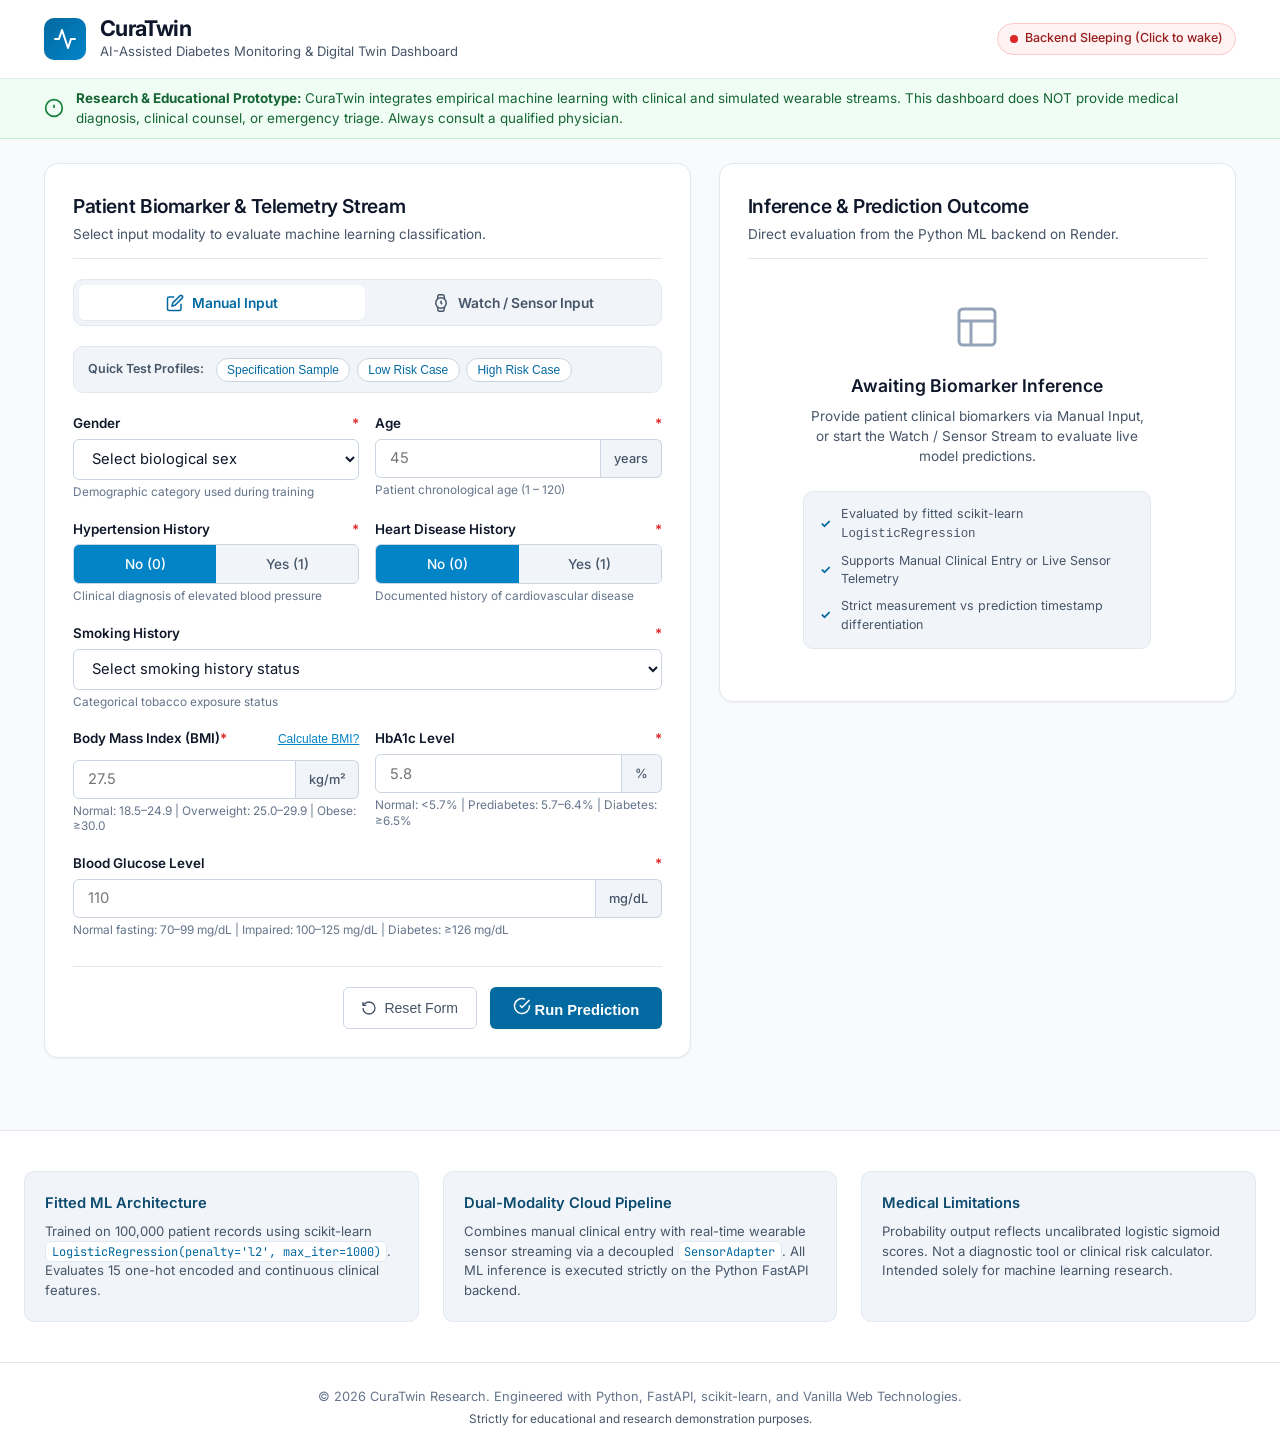
==== commit d25ba639: "fix: resolve SVG glucose trend chart overlay issue, calibrate target glycemic zones, and add shaded " ====
--- a/index.html
+++ b/index.html
@@ -424,16 +424,24 @@
             
             <div class="trend-chart-viewport" id="trend-chart-viewport">
               <svg id="svg-glucose-trend" class="trend-svg" viewBox="0 0 520 160" preserveAspectRatio="none">
-                <!-- Target Normal Glycemic Range Band -->
-                <rect x="0" y="45" width="520" height="65" fill="#f0fdf4" opacity="0.8" />
-                <line x1="0" y1="45" x2="520" y2="45" stroke="#bbf7d0" stroke-width="1" stroke-dasharray="3,3" />
-                <line x1="0" y1="110" x2="520" y2="110" stroke="#bbf7d0" stroke-width="1" stroke-dasharray="3,3" />
+                <defs>
+                  <linearGradient id="glucose-area-gradient" x1="0" y1="0" x2="0" y2="1">
+                    <stop offset="0%" stop-color="#0284c7" stop-opacity="0.3" />
+                    <stop offset="100%" stop-color="#0284c7" stop-opacity="0.02" />
+                  </linearGradient>
+                </defs>
+
+                <!-- Target Normal Glycemic Range Band (70 to 140 mg/dL) -->
+                <rect x="0" y="76" width="520" height="54" fill="#f0fdf4" opacity="0.85" />
+                <line x1="0" y1="76" x2="520" y2="76" stroke="#86efac" stroke-width="1" stroke-dasharray="4,4" />
+                <line x1="0" y1="130" x2="520" y2="130" stroke="#86efac" stroke-width="1" stroke-dasharray="4,4" />
                 
-                <!-- Guidelines & Labels -->
-                <text x="6" y="40" font-size="9" fill="#166534" font-family="sans-serif">140 mg/dL (Elevated)</text>
-                <text x="6" y="125" font-size="9" fill="#166534" font-family="sans-serif">70 mg/dL (Baseline)</text>
-
-                <!-- Dynamic Path & Points (Populated by app.js) -->
+                <!-- Target Range Labels -->
+                <text x="8" y="71" font-size="9" font-weight="600" fill="#15803d" font-family="sans-serif">140 mg/dL (Elevated Target Limit)</text>
+                <text x="8" y="142" font-size="9" font-weight="600" fill="#15803d" font-family="sans-serif">70 mg/dL (Baseline Target Limit)</text>
+
+                <!-- Dynamic Area Fill & Path & Points (Populated by app.js) -->
+                <path id="svg-chart-area" fill="url(#glucose-area-gradient)" d="" />
                 <path id="svg-chart-path" fill="none" stroke="#0284c7" stroke-width="2.5" stroke-linecap="round" stroke-linejoin="round" d="" />
                 <g id="svg-chart-dots"></g>
               </svg>
--- a/style.css
+++ b/style.css
@@ -153,6 +153,12 @@
   border: 1px solid var(--border-light);
   background-color: var(--bg-card);
   transition: var(--transition);
+  cursor: pointer;
+  user-select: none;
+}
+.status-badge:hover {
+  transform: translateY(-1px);
+  box-shadow: 0 2px 6px rgba(0, 0, 0, 0.06);
 }
 
 .status-dot {
@@ -168,6 +174,16 @@
 .status-checking .status-dot {
   background-color: #94a3b8;
   animation: pulse-dot 1.5s infinite;
+}
+
+.status-waking {
+  color: #b45309;
+  background-color: #fef3c7;
+  border-color: #fcd34d;
+}
+.status-waking .status-dot {
+  background-color: #f59e0b;
+  animation: pulse-dot 0.8s infinite;
 }
 
 .status-online {
@@ -1573,6 +1589,15 @@
   color: var(--text-light);
   font-size: 0.8rem;
   background-color: rgba(248, 250, 252, 0.9);
+  transition: opacity 0.25s ease;
+  pointer-events: none;
+}
+
+.chart-placeholder[hidden],
+.chart-placeholder.hidden {
+  display: none !important;
+  opacity: 0 !important;
+  visibility: hidden !important;
 }
 
 /* Linked Patient Clinical Profile Card */
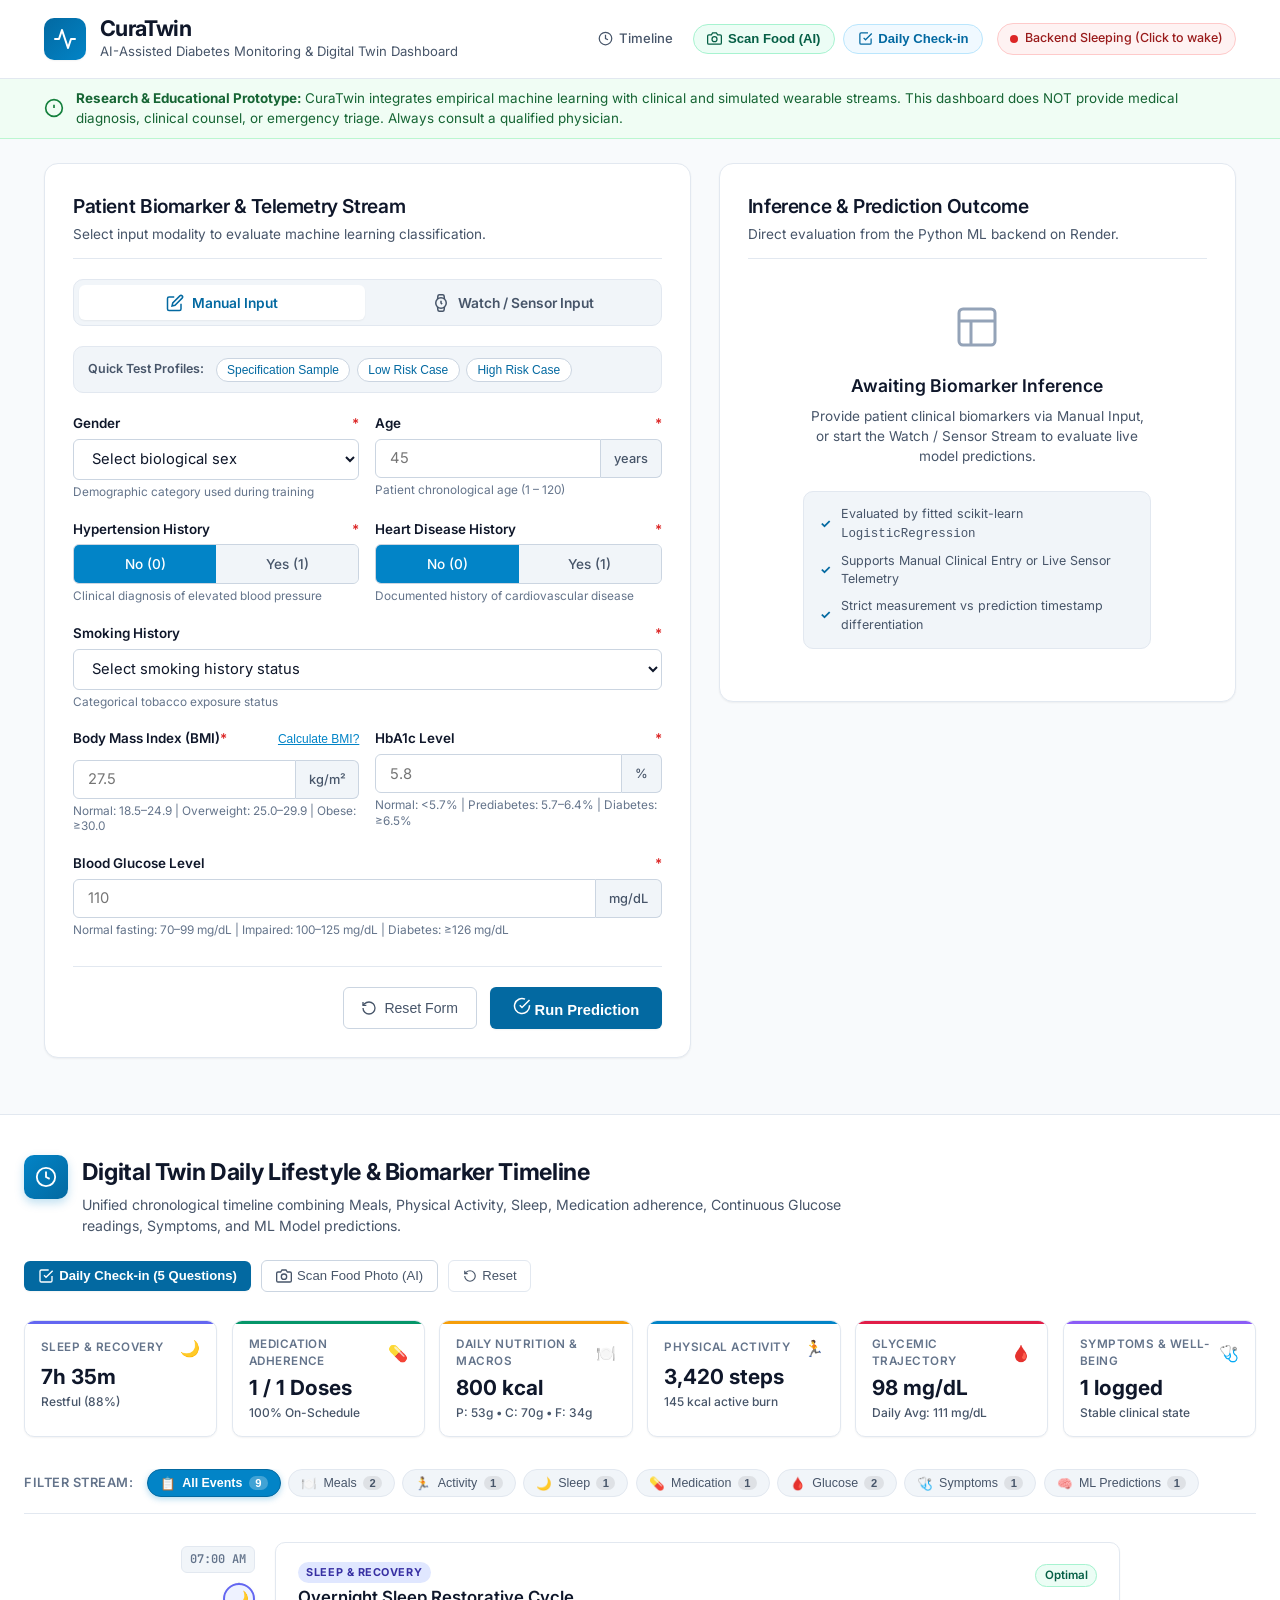
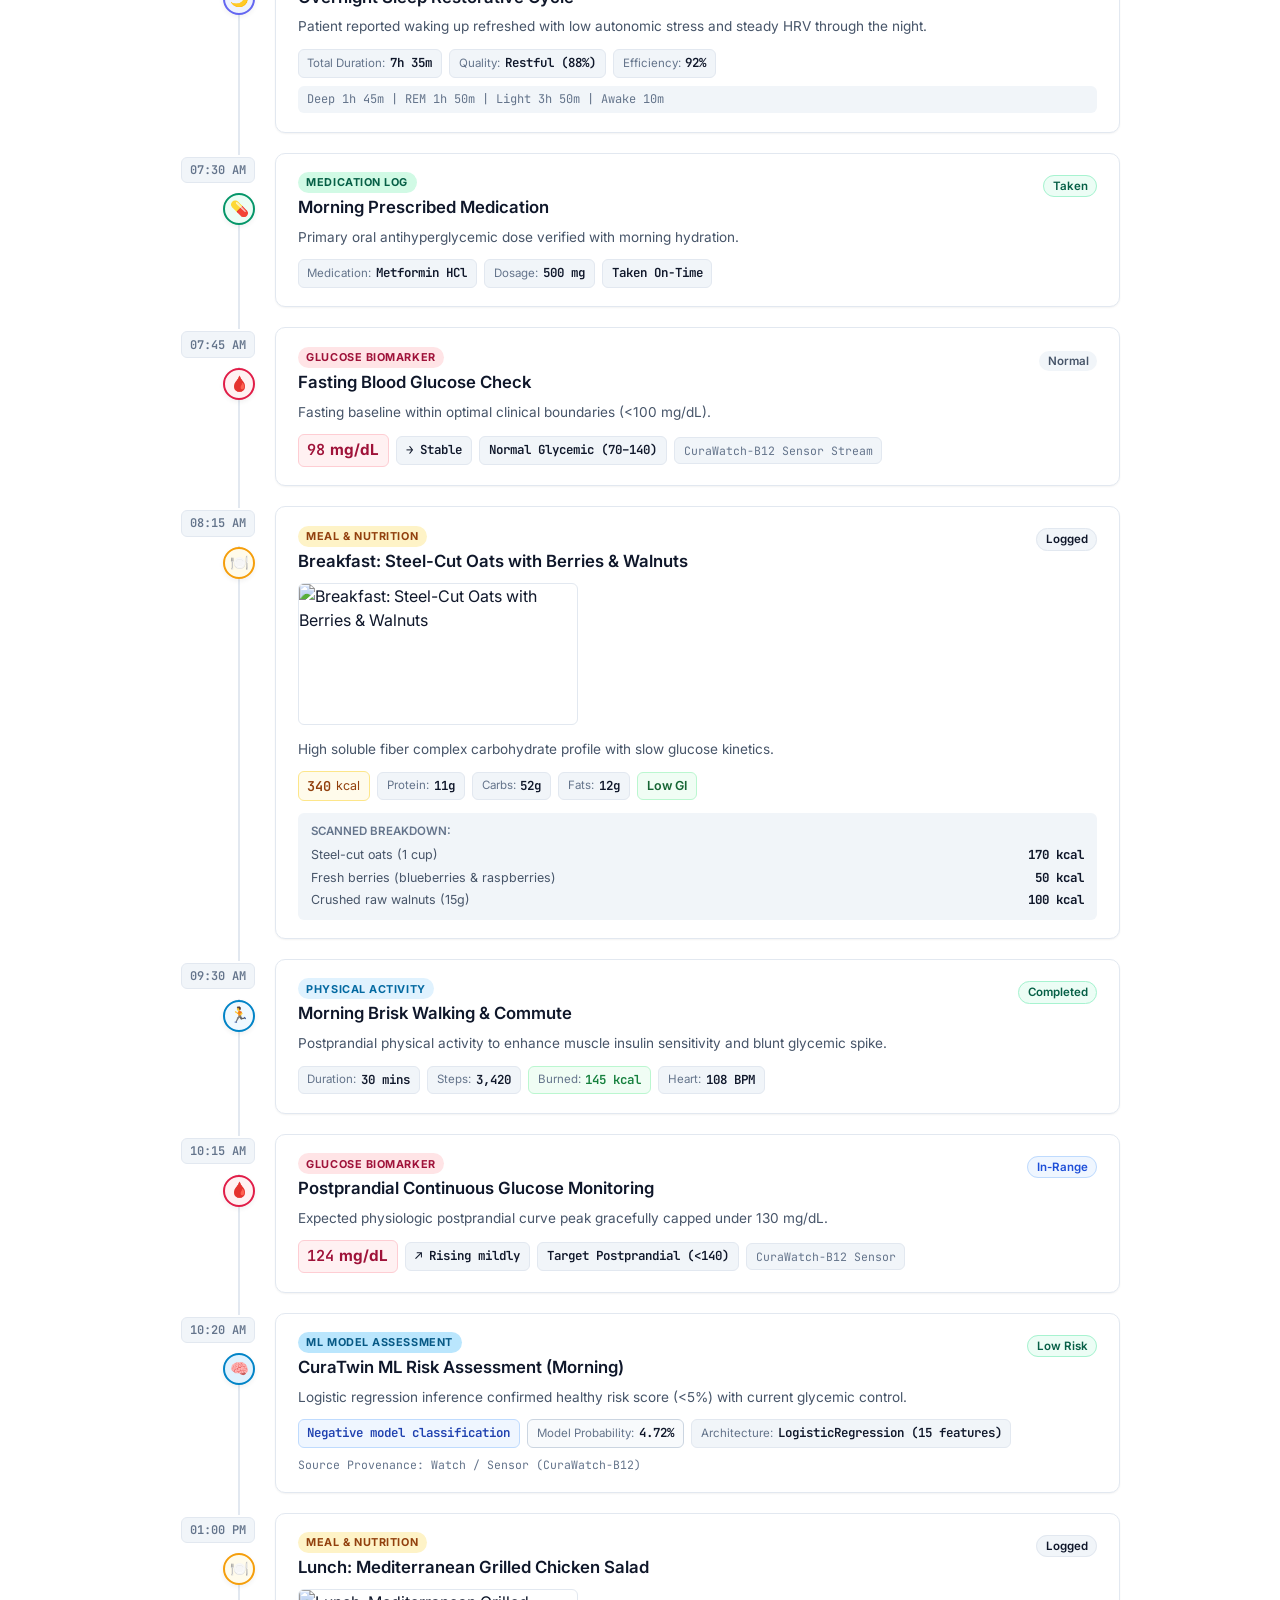
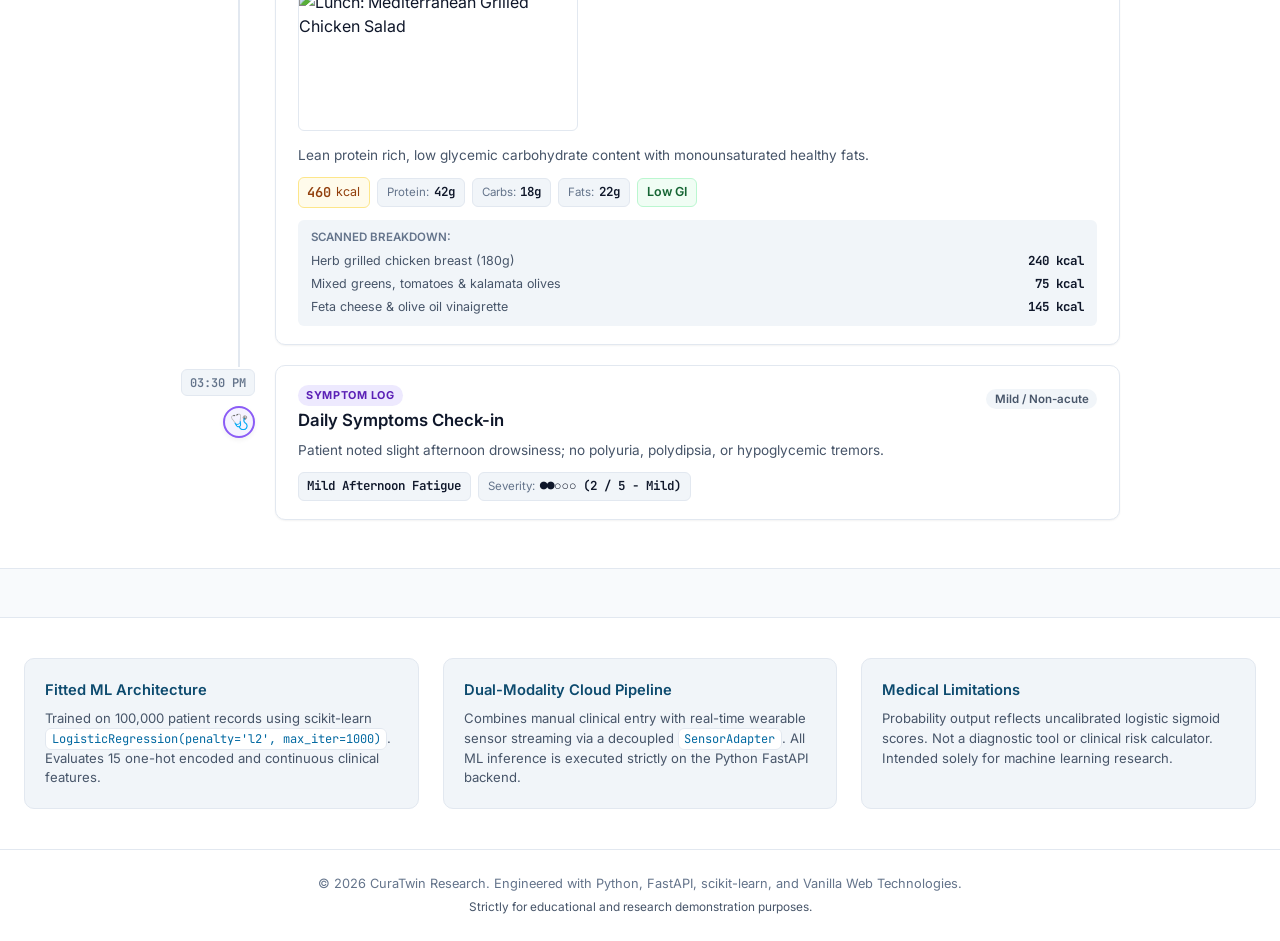
==== commit 9224ba09: "feat: add daily check-in questions, interactive timeline, and AI food nutrition scanner" ====
--- a/index.html
+++ b/index.html
@@ -30,8 +30,24 @@
         </div>
       </div>
 
-      <!-- Backend Connection Status Indicator -->
+      <!-- Header Actions: Quick Navigation & Lifestyle Buttons -->
       <div class="header-actions">
+        <div class="header-nav-links">
+          <a href="#daily-timeline-section" class="btn-header-link">
+            <svg width="15" height="15" viewBox="0 0 24 24" fill="none" stroke="currentColor" stroke-width="2"><circle cx="12" cy="12" r="10"/><polyline points="12 6 12 12 16 14"/></svg>
+            <span>Timeline</span>
+          </a>
+          <button type="button" id="btn-header-food-scan" class="btn-header-action btn-scan-highlight">
+            <svg width="15" height="15" viewBox="0 0 24 24" fill="none" stroke="currentColor" stroke-width="2"><path d="M23 19a2 2 0 0 1-2 2H3a2 2 0 0 1-2-2V8a2 2 0 0 1 2-2h4l2-3h6l2 3h4a2 2 0 0 1 2 2z"/><circle cx="12" cy="13" r="4"/></svg>
+            <span>Scan Food (AI)</span>
+          </button>
+          <button type="button" id="btn-header-daily-checkin" class="btn-header-action btn-checkin-highlight">
+            <svg width="15" height="15" viewBox="0 0 24 24" fill="none" stroke="currentColor" stroke-width="2"><path d="M9 11l3 3L22 4"/><path d="M21 12v7a2 2 0 0 1-2 2H5a2 2 0 0 1-2-2V5a2 2 0 0 1 2-2h11"/></svg>
+            <span>Daily Check-in</span>
+          </button>
+        </div>
+
+        <!-- Backend Connection Status Indicator -->
         <div id="backend-status-badge" class="status-badge status-checking" role="status" aria-live="polite">
           <span class="status-dot"></span>
           <span id="backend-status-text" class="status-label">Checking Backend...</span>
@@ -703,6 +719,389 @@
     </div>
   </main>
 
+  <!-- ================================================================= -->
+  <!-- DIGITAL TWIN DAILY TIMELINE & LIFESTYLE BIOMARKER INTEGRATION -->
+  <!-- ================================================================= -->
+  <section class="timeline-section" id="daily-timeline-section" aria-labelledby="timeline-heading">
+    <div class="timeline-wrapper">
+      
+      <!-- Section Header -->
+      <div class="timeline-section-header">
+        <div class="header-titles">
+          <div class="timeline-title-row">
+            <div class="timeline-icon-box" aria-hidden="true">
+              <svg width="22" height="22" viewBox="0 0 24 24" fill="none" stroke="currentColor" stroke-width="2">
+                <circle cx="12" cy="12" r="10" />
+                <polyline points="12 6 12 12 16 14" />
+              </svg>
+            </div>
+            <div>
+              <h2 id="timeline-heading" class="timeline-main-title">Digital Twin Daily Lifestyle &amp; Biomarker Timeline</h2>
+              <p class="timeline-main-subtitle">
+                Unified chronological timeline combining Meals, Physical Activity, Sleep, Medication adherence, Continuous Glucose readings, Symptoms, and ML Model predictions.
+              </p>
+            </div>
+          </div>
+        </div>
+
+        <!-- Action Buttons -->
+        <div class="timeline-header-actions">
+          <button type="button" id="btn-open-daily-checkin" class="btn-primary btn-sm">
+            <svg width="16" height="16" viewBox="0 0 24 24" fill="none" stroke="currentColor" stroke-width="2">
+              <path d="M9 11l3 3L22 4" />
+              <path d="M21 12v7a2 2 0 0 1-2 2H5a2 2 0 0 1-2-2V5a2 2 0 0 1 2-2h11" />
+            </svg>
+            <span>Daily Check-in (5 Questions)</span>
+          </button>
+          <button type="button" id="btn-open-food-scanner" class="btn-secondary btn-sm">
+            <svg width="16" height="16" viewBox="0 0 24 24" fill="none" stroke="currentColor" stroke-width="2">
+              <path d="M23 19a2 2 0 0 1-2 2H3a2 2 0 0 1-2-2V8a2 2 0 0 1 2-2h4l2-3h6l2 3h4a2 2 0 0 1 2 2z" />
+              <circle cx="12" cy="13" r="4" />
+            </svg>
+            <span>Scan Food Photo (AI)</span>
+          </button>
+          <button type="button" id="btn-reset-timeline" class="btn-ghost btn-sm" title="Reset timeline to default clinical demo day">
+            <svg width="14" height="14" viewBox="0 0 24 24" fill="none" stroke="currentColor" stroke-width="2">
+              <path d="M3 12a9 9 0 1 0 9-9 9.75 9.75 0 0 0-6.74 2.74L3 8" />
+              <path d="M3 3v5h5" />
+            </svg>
+            <span>Reset</span>
+          </button>
+        </div>
+      </div>
+
+      <!-- 6-Metric Daily Summary Telemetry Strip -->
+      <div class="summary-telemetry-grid">
+        <div class="summary-metric-card metric-sleep-card">
+          <div class="summary-header">
+            <span class="summary-lbl">Sleep &amp; Recovery</span>
+            <span class="summary-icon">🌙</span>
+          </div>
+          <div class="summary-val" id="summary-sleep-val">7h 35m</div>
+          <div class="summary-sub" id="summary-sleep-sub">Restful (88%)</div>
+        </div>
+
+        <div class="summary-metric-card metric-meds-card">
+          <div class="summary-header">
+            <span class="summary-lbl">Medication Adherence</span>
+            <span class="summary-icon">💊</span>
+          </div>
+          <div class="summary-val" id="summary-meds-val">1 / 1 Doses</div>
+          <div class="summary-sub" id="summary-meds-sub">100% On-Schedule</div>
+        </div>
+
+        <div class="summary-metric-card metric-nutrition-card">
+          <div class="summary-header">
+            <span class="summary-lbl">Daily Nutrition &amp; Macros</span>
+            <span class="summary-icon">🍽️</span>
+          </div>
+          <div class="summary-val" id="summary-nutrition-val">800 kcal</div>
+          <div class="summary-sub" id="summary-nutrition-sub">P: 53g • C: 70g • F: 34g</div>
+        </div>
+
+        <div class="summary-metric-card metric-activity-card">
+          <div class="summary-header">
+            <span class="summary-lbl">Physical Activity</span>
+            <span class="summary-icon">🏃</span>
+          </div>
+          <div class="summary-val" id="summary-activity-val">3,420 steps</div>
+          <div class="summary-sub" id="summary-activity-sub">145 kcal active burn</div>
+        </div>
+
+        <div class="summary-metric-card metric-glucose-card">
+          <div class="summary-header">
+            <span class="summary-lbl">Glycemic Trajectory</span>
+            <span class="summary-icon">🩸</span>
+          </div>
+          <div class="summary-val" id="summary-glucose-val">124 mg/dL</div>
+          <div class="summary-sub" id="summary-glucose-sub">Daily Avg: 111 mg/dL</div>
+        </div>
+
+        <div class="summary-metric-card metric-symptoms-card">
+          <div class="summary-header">
+            <span class="summary-lbl">Symptoms &amp; Well-being</span>
+            <span class="summary-icon">🩺</span>
+          </div>
+          <div class="summary-val" id="summary-symptoms-val">1 Logged</div>
+          <div class="summary-sub" id="summary-symptoms-sub">Mild / Non-acute</div>
+        </div>
+      </div>
+
+      <!-- Filter Pills Bar -->
+      <div class="timeline-controls-bar">
+        <div class="filter-label">Filter Stream:</div>
+        <div class="timeline-filter-pills" id="timeline-filter-pills">
+          <!-- Populated dynamically by timeline.js -->
+        </div>
+      </div>
+
+      <!-- Vertical Chronological Timeline Stream Container -->
+      <div class="timeline-stream-container" id="timeline-stream-container">
+        <!-- Rendered by timeline.js -->
+      </div>
+
+    </div>
+  </section>
+
+  <!-- ================================================================= -->
+  <!-- MODAL 1: DAILY HEALTH CHECK-IN (The 5 Prompted Questions) -->
+  <!-- ================================================================= -->
+  <div id="modal-daily-checkin" class="curatwin-modal-overlay" hidden role="dialog" aria-modal="true" aria-labelledby="checkin-modal-title">
+    <div class="curatwin-modal-card">
+      <div class="modal-card-header">
+        <div class="modal-header-text">
+          <span class="modal-badge">Daily Patient Check-in</span>
+          <h3 id="checkin-modal-title" class="modal-title">Holistic Lifestyle &amp; Biomarker Audit</h3>
+          <p class="modal-subtitle">Record your daily sleep, medication, meals, physical exercise, and physical sensations.</p>
+        </div>
+        <button type="button" id="btn-close-checkin-modal" class="modal-close-btn" aria-label="Close check-in modal">&times;</button>
+      </div>
+
+      <form id="form-daily-checkin" class="modal-form">
+        <!-- Question 1: Sleep -->
+        <div class="question-block">
+          <div class="question-header">
+            <span class="question-num">1</span>
+            <h4 class="question-text">How did you sleep last night?</h4>
+          </div>
+          <div class="question-inputs-grid">
+            <div class="form-group">
+              <label for="checkin-sleep-hours" class="field-label">Sleep Duration (hours)</label>
+              <input type="number" id="checkin-sleep-hours" class="form-control" min="0" max="24" step="0.5" value="7.5" required />
+            </div>
+            <div class="form-group">
+              <label for="checkin-sleep-quality" class="field-label">Sleep Quality</label>
+              <select id="checkin-sleep-quality" class="form-control">
+                <option value="Restful (90%)" selected>Restful &amp; Refreshing (High Quality)</option>
+                <option value="Normal (75%)">Average / Normal (Adequate)</option>
+                <option value="Restless (55%)">Light / Interrupted (Restless)</option>
+                <option value="Poor / Insomnia (30%)">Poor / Fragmented (Low Quality)</option>
+              </select>
+            </div>
+          </div>
+        </div>
+
+        <!-- Question 2: Medication -->
+        <div class="question-block">
+          <div class="question-header">
+            <span class="question-num">2</span>
+            <h4 class="question-text">Have you taken your prescribed medication?</h4>
+          </div>
+          <div class="question-inputs-grid">
+            <div class="form-group">
+              <label for="checkin-med-status" class="field-label">Medication Status</label>
+              <select id="checkin-med-status" class="form-control">
+                <option value="Taken" selected>Yes — Taken on schedule</option>
+                <option value="Taken Late">Yes — Taken with delay</option>
+                <option value="Pending">Not yet — Scheduled for later today</option>
+                <option value="Skipped">No — Skipped today</option>
+              </select>
+            </div>
+            <div class="form-group">
+              <label for="checkin-med-name" class="field-label">Prescription Details</label>
+              <input type="text" id="checkin-med-name" class="form-control" value="Metformin 500mg" placeholder="e.g. Metformin 500mg, Lisinopril 10mg" />
+            </div>
+          </div>
+        </div>
+
+        <!-- Question 3: Meals & Food Scanner -->
+        <div class="question-block">
+          <div class="question-header">
+            <span class="question-num">3</span>
+            <div class="question-title-with-action">
+              <h4 class="question-text">What did you eat recently?</h4>
+              <button type="button" id="btn-checkin-scan-meal" class="btn-pill-action">
+                <svg width="14" height="14" viewBox="0 0 24 24" fill="none" stroke="currentColor" stroke-width="2"><path d="M23 19a2 2 0 0 1-2 2H3a2 2 0 0 1-2-2V8a2 2 0 0 1 2-2h4l2-3h6l2 3h4a2 2 0 0 1 2 2z"/><circle cx="12" cy="13" r="4"/></svg>
+                <span>📸 Scan Food Photo with AI</span>
+              </button>
+            </div>
+          </div>
+          <div class="question-inputs-grid">
+            <div class="form-group">
+              <label for="checkin-meal-text" class="field-label">Recent Meal or Snack Description</label>
+              <input type="text" id="checkin-meal-text" class="form-control" placeholder="e.g. Grilled chicken breast, quinoa, and steamed broccoli" />
+            </div>
+            <div class="form-group">
+              <label for="checkin-meal-calories" class="field-label">Estimated Calories (kcal)</label>
+              <input type="number" id="checkin-meal-calories" class="form-control" placeholder="e.g. 450" min="0" max="3000" />
+            </div>
+          </div>
+        </div>
+
+        <!-- Question 4: Physical Activity -->
+        <div class="question-block">
+          <div class="question-header">
+            <span class="question-num">4</span>
+            <h4 class="question-text">How physically active have you been today?</h4>
+          </div>
+          <div class="question-inputs-grid three-col">
+            <div class="form-group">
+              <label for="checkin-activity-type" class="field-label">Activity Type</label>
+              <select id="checkin-activity-type" class="form-control">
+                <option value="Brisk Walk" selected>Brisk Walking / Commute</option>
+                <option value="Running / Jogging">Running / Jogging</option>
+                <option value="Cycling">Cycling / Stationary Bike</option>
+                <option value="Strength Training">Resistance / Strength Gym</option>
+                <option value="Light Housework">Light Walking / Housework</option>
+                <option value="Sedentary">Mostly Sedentary / Resting</option>
+              </select>
+            </div>
+            <div class="form-group">
+              <label for="checkin-activity-mins" class="field-label">Duration (minutes)</label>
+              <input type="number" id="checkin-activity-mins" class="form-control" min="0" max="600" value="30" />
+            </div>
+            <div class="form-group">
+              <label for="checkin-activity-steps" class="field-label">Step Count</label>
+              <input type="number" id="checkin-activity-steps" class="form-control" min="0" max="50000" value="3500" />
+            </div>
+          </div>
+        </div>
+
+        <!-- Question 5: Symptoms -->
+        <div class="question-block">
+          <div class="question-header">
+            <span class="question-num">5</span>
+            <h4 class="question-text">Are you experiencing any unusual symptoms?</h4>
+          </div>
+          <div class="question-inputs-grid">
+            <div class="form-group">
+              <label for="checkin-symptoms-select" class="field-label">Current Physical Sensations</label>
+              <select id="checkin-symptoms-select" class="form-control">
+                <option value="None / Feeling Great" selected>None — Feeling energized and normal</option>
+                <option value="Mild Fatigue / Sluggishness">Mild Fatigue / Afternoon drowsiness</option>
+                <option value="Excessive Thirst (Polydipsia)">Excessive Thirst (Dry mouth)</option>
+                <option value="Dizziness / Lightheadedness">Dizziness or mild lightheadedness</option>
+                <option value="Shakiness / Hypoglycemic Sensation">Shakiness / Jittery hunger</option>
+                <option value="Blurred Vision">Blurred or straining vision</option>
+                <option value="Frequent Urination">Frequent urination (Polyuria)</option>
+              </select>
+            </div>
+            <div class="form-group">
+              <label for="checkin-symptom-severity" class="field-label">Severity Level</label>
+              <select id="checkin-symptom-severity" class="form-control">
+                <option value="1/5" selected>1/5 — Negligible / Mild</option>
+                <option value="2/5">2/5 — Noticeable but manageable</option>
+                <option value="3/5">3/5 — Moderate interference</option>
+                <option value="4/5">4/5 — Significant discomfort</option>
+                <option value="5/5">5/5 — Severe / Needs attention</option>
+              </select>
+            </div>
+          </div>
+          <div class="form-group mt-2">
+            <label for="checkin-symptom-notes" class="field-label">Additional Clinical or Subjective Notes</label>
+            <input type="text" id="checkin-symptom-notes" class="form-control" placeholder="Optional notes regarding triggers, timing, or hydration..." />
+          </div>
+        </div>
+
+        <!-- Form Actions -->
+        <div class="modal-form-actions">
+          <button type="button" class="btn-secondary" onclick="document.getElementById('btn-close-checkin-modal').click()">Cancel</button>
+          <button type="submit" class="btn-primary">
+            <svg width="16" height="16" viewBox="0 0 24 24" fill="none" stroke="currentColor" stroke-width="2"><polyline points="20 6 9 17 4 12"/></svg>
+            <span>Save &amp; Append to Digital Twin Timeline</span>
+          </button>
+        </div>
+      </form>
+    </div>
+  </div>
+
+  <!-- ================================================================= -->
+  <!-- MODAL 2: AI FOOD NUTRITION & CALORIE SCANNER (Groq & Vision Engine) -->
+  <!-- ================================================================= -->
+  <div id="modal-food-scanner" class="curatwin-modal-overlay" hidden role="dialog" aria-modal="true" aria-labelledby="scanner-modal-title">
+    <div class="curatwin-modal-card scanner-modal-width">
+      <div class="modal-card-header">
+        <div class="modal-header-text">
+          <span class="modal-badge badge-scan">AI Vision &amp; Telemetry</span>
+          <h3 id="scanner-modal-title" class="modal-title">AI Food Nutrition &amp; Calorie Scanner</h3>
+          <p class="modal-subtitle">Upload or select a food photo to automatically estimate calories, protein, carbohydrates, fats, and glycemic index.</p>
+        </div>
+        <button type="button" id="btn-close-scanner-modal" class="modal-close-btn" aria-label="Close food scanner modal">&times;</button>
+      </div>
+
+      <div class="scanner-modal-body">
+        
+        <!-- Sample Meal Quick-Pick Buttons -->
+        <div class="scanner-presets-section">
+          <span class="scanner-presets-label">Quick Test Sample Meals:</span>
+          <div class="scanner-presets-list" id="scanner-presets-list">
+            <!-- Populated dynamically by timeline.js -->
+          </div>
+        </div>
+
+        <!-- Meal Description / Text Query Input -->
+        <div class="food-query-section">
+          <label for="food-query-input" class="scanner-presets-label">What did you eat? (Describe dish or ingredients)</label>
+          <div class="food-query-row">
+            <input type="text" id="food-query-input" placeholder="e.g. Avocado toast with poached egg, Chicken Biryani, Oatmeal..." class="form-input food-query-input" />
+            <button type="button" id="btn-analyze-food" class="btn-primary btn-scanner-analyze">
+              <svg width="18" height="18" viewBox="0 0 24 24" fill="none" stroke="currentColor" stroke-width="2">
+                <circle cx="11" cy="11" r="8"></circle>
+                <line x1="21" y1="21" x2="16.65" y2="16.65"></line>
+              </svg>
+              <span>Analyze with AI</span>
+            </button>
+          </div>
+        </div>
+
+        <div class="scanner-divider">
+          <span>OR UPLOAD A FOOD PHOTO</span>
+        </div>
+
+        <!-- Upload & Drop Zone -->
+        <div class="food-drop-zone" id="food-drop-zone">
+          <input type="file" id="food-image-input" accept="image/*" class="food-file-input" />
+          <label for="food-image-input" class="drop-zone-label">
+            <div class="drop-icon-box">
+              <svg width="28" height="28" viewBox="0 0 24 24" fill="none" stroke="currentColor" stroke-width="2">
+                <path d="M21 15v4a2 2 0 0 1-2 2H5a2 2 0 0 1-2-2v-4" />
+                <polyline points="17 8 12 3 7 8" />
+                <line x1="12" y1="3" x2="12" y2="15" />
+              </svg>
+            </div>
+            <span class="drop-text-primary">Click to Upload Food Photo or Drag &amp; Drop</span>
+            <span class="drop-text-sub">Supports JPG, PNG, WebP up to 10MB</span>
+          </label>
+        </div>
+
+        <!-- Image Preview Frame -->
+        <div id="scanner-preview-container" class="scanner-preview-frame" hidden>
+          <img id="scanner-preview-img" alt="Scanned Food Preview" class="scanner-preview-image" />
+          <div class="preview-lens-overlay"></div>
+        </div>
+
+        <!-- Scanning Progress Bar & Spinner -->
+        <div id="scanner-progress-box" class="scanner-progress-container" hidden>
+          <div class="scanner-pulse-ring"></div>
+          <div class="progress-track">
+            <div id="scanner-progress-fill" class="progress-bar-fill" style="width: 0%;"></div>
+          </div>
+          <div class="progress-meta">
+            <span id="scanner-progress-step" class="progress-step-text">Processing image...</span>
+            <span id="scanner-progress-pct" class="progress-pct-text">0%</span>
+          </div>
+        </div>
+
+        <!-- AI Nutrition Results Card -->
+        <div id="scanner-results-card" class="scanner-results-card" hidden>
+          <div id="scanner-results-body" class="scanner-results-body">
+            <!-- Populated dynamically by displayResults -->
+          </div>
+
+          <div class="scanner-actions-bar">
+            <button type="button" id="btn-save-scanned-meal" class="btn-primary w-full">
+              <svg width="18" height="18" viewBox="0 0 24 24" fill="none" stroke="currentColor" stroke-width="2">
+                <polyline points="20 6 9 17 4 12" />
+              </svg>
+              <span>Add Meal &amp; Macros to Digital Twin Timeline</span>
+            </button>
+          </div>
+        </div>
+
+      </div>
+    </div>
+  </div>
+
   <!-- Technical Information Section -->
   <section class="info-section">
     <div class="info-container">
@@ -739,6 +1138,8 @@
 
   <!-- Scripts -->
   <script src="./sensorAdapter.js"></script>
+  <script src="./timeline.js"></script>
   <script src="./app.js"></script>
 </body>
 </html>
+
--- a/style.css
+++ b/style.css
@@ -1833,3 +1833,1323 @@
   font-family: var(--font-mono);
 }
 
+/* ==========================================================================
+   Header Navigation Actions
+   ========================================================================== */
+.header-actions {
+  display: flex;
+  align-items: center;
+  gap: 0.85rem;
+}
+
+.header-nav-links {
+  display: flex;
+  align-items: center;
+  gap: 0.5rem;
+}
+
+.btn-header-link {
+  display: inline-flex;
+  align-items: center;
+  gap: 0.35rem;
+  font-size: 0.82rem;
+  font-weight: 500;
+  color: var(--text-muted);
+  text-decoration: none;
+  padding: 0.4rem 0.75rem;
+  border-radius: var(--radius-sm);
+  transition: var(--transition);
+}
+
+.btn-header-link:hover {
+  color: var(--primary-600);
+  background-color: var(--primary-50);
+}
+
+.btn-header-action {
+  display: inline-flex;
+  align-items: center;
+  gap: 0.35rem;
+  font-size: 0.82rem;
+  font-weight: 600;
+  padding: 0.4rem 0.85rem;
+  border-radius: var(--radius-full);
+  border: 1px solid transparent;
+  cursor: pointer;
+  transition: var(--transition);
+}
+
+.btn-scan-highlight {
+  background-color: #ecfdf5;
+  color: #065f46;
+  border-color: #a7f3d0;
+}
+
+.btn-scan-highlight:hover {
+  background-color: #d1fae5;
+  transform: translateY(-1px);
+}
+
+.btn-checkin-highlight {
+  background-color: var(--primary-50);
+  color: var(--primary-700);
+  border-color: var(--primary-200);
+}
+
+.btn-checkin-highlight:hover {
+  background-color: var(--primary-100);
+  transform: translateY(-1px);
+}
+
+/* ==========================================================================
+   Digital Twin Daily Timeline Section
+   ========================================================================== */
+.timeline-section {
+  padding: 2.5rem 1.5rem 3rem 1.5rem;
+  background-color: #ffffff;
+  border-top: 1px solid var(--border-light);
+  border-bottom: 1px solid var(--border-light);
+  margin-top: 2rem;
+}
+
+.timeline-wrapper {
+  max-width: 1240px;
+  margin: 0 auto;
+}
+
+.timeline-section-header {
+  display: flex;
+  justify-content: space-between;
+  align-items: flex-start;
+  gap: 1.5rem;
+  margin-bottom: 1.75rem;
+  flex-wrap: wrap;
+}
+
+.timeline-title-row {
+  display: flex;
+  align-items: flex-start;
+  gap: 0.85rem;
+}
+
+.timeline-icon-box {
+  width: 44px;
+  height: 44px;
+  border-radius: var(--radius-md);
+  background: linear-gradient(135deg, #0284c7, #0369a1);
+  color: #ffffff;
+  display: flex;
+  align-items: center;
+  justify-content: center;
+  flex-shrink: 0;
+  box-shadow: 0 4px 10px rgba(2, 132, 199, 0.25);
+}
+
+.timeline-main-title {
+  font-size: 1.45rem;
+  font-weight: 700;
+  color: var(--text-main);
+  letter-spacing: -0.015em;
+  margin-bottom: 0.25rem;
+}
+
+.timeline-main-subtitle {
+  font-size: 0.88rem;
+  color: var(--text-muted);
+  max-width: 780px;
+  line-height: 1.5;
+}
+
+.timeline-header-actions {
+  display: flex;
+  align-items: center;
+  gap: 0.65rem;
+  flex-wrap: wrap;
+}
+
+/* --------------------------------------------------------------------------
+   Daily Summary Telemetry Grid (6 Metrics)
+   -------------------------------------------------------------------------- */
+.summary-telemetry-grid {
+  display: grid;
+  grid-template-columns: repeat(auto-fit, minmax(180px, 1fr));
+  gap: 0.9rem;
+  margin-bottom: 2rem;
+}
+
+.summary-metric-card {
+  background: var(--bg-card);
+  border: 1px solid var(--border-light);
+  border-radius: var(--radius-md);
+  padding: 0.9rem 1rem;
+  box-shadow: var(--shadow-sm);
+  display: flex;
+  flex-direction: column;
+  transition: transform 0.2s ease, box-shadow 0.2s ease;
+  position: relative;
+  overflow: hidden;
+}
+
+.summary-metric-card:hover {
+  transform: translateY(-2px);
+  box-shadow: var(--shadow-md);
+  border-color: var(--border-medium);
+}
+
+.summary-metric-card::before {
+  content: "";
+  position: absolute;
+  top: 0;
+  left: 0;
+  right: 0;
+  height: 3px;
+  background-color: var(--primary-600);
+}
+
+.metric-sleep-card::before { background-color: #6366f1; }
+.metric-meds-card::before { background-color: #059669; }
+.metric-nutrition-card::before { background-color: #f59e0b; }
+.metric-activity-card::before { background-color: #0284c7; }
+.metric-glucose-card::before { background-color: #e11d48; }
+.metric-symptoms-card::before { background-color: #8b5cf6; }
+
+.summary-header {
+  display: flex;
+  justify-content: space-between;
+  align-items: center;
+  margin-bottom: 0.35rem;
+}
+
+.summary-lbl {
+  font-size: 0.73rem;
+  font-weight: 600;
+  text-transform: uppercase;
+  letter-spacing: 0.04em;
+  color: var(--text-light);
+}
+
+.summary-icon {
+  font-size: 1rem;
+}
+
+.summary-val {
+  font-size: 1.3rem;
+  font-weight: 700;
+  color: var(--text-main);
+  font-family: var(--font-sans);
+  line-height: 1.2;
+  margin-bottom: 0.15rem;
+}
+
+.summary-sub {
+  font-size: 0.75rem;
+  color: var(--text-muted);
+  font-weight: 500;
+}
+
+/* --------------------------------------------------------------------------
+   Timeline Filter Controls
+   -------------------------------------------------------------------------- */
+.timeline-controls-bar {
+  display: flex;
+  align-items: center;
+  gap: 0.85rem;
+  margin-bottom: 1.75rem;
+  padding-bottom: 1rem;
+  border-bottom: 1px solid var(--border-light);
+  overflow-x: auto;
+  scrollbar-width: thin;
+}
+
+.filter-label {
+  font-size: 0.8rem;
+  font-weight: 600;
+  color: var(--text-light);
+  text-transform: uppercase;
+  letter-spacing: 0.04em;
+  flex-shrink: 0;
+}
+
+.timeline-filter-pills {
+  display: flex;
+  align-items: center;
+  gap: 0.45rem;
+  flex-wrap: nowrap;
+}
+
+.timeline-filter-pill {
+  display: inline-flex;
+  align-items: center;
+  gap: 0.4rem;
+  background-color: var(--bg-subtle);
+  border: 1px solid var(--border-light);
+  border-radius: var(--radius-full);
+  padding: 0.35rem 0.75rem;
+  font-size: 0.78rem;
+  font-weight: 500;
+  color: var(--text-muted);
+  cursor: pointer;
+  transition: var(--transition);
+  white-space: nowrap;
+}
+
+.timeline-filter-pill:hover {
+  background-color: var(--bg-hover);
+  color: var(--text-main);
+  border-color: var(--border-medium);
+}
+
+.timeline-filter-pill.active {
+  background-color: var(--primary-600);
+  border-color: var(--primary-700);
+  color: #ffffff;
+  font-weight: 600;
+  box-shadow: 0 2px 6px rgba(2, 132, 199, 0.3);
+}
+
+.pill-count {
+  background-color: rgba(0, 0, 0, 0.08);
+  padding: 0.05rem 0.4rem;
+  border-radius: var(--radius-full);
+  font-size: 0.7rem;
+  font-weight: 700;
+}
+
+.timeline-filter-pill.active .pill-count {
+  background-color: rgba(255, 255, 255, 0.25);
+  color: #ffffff;
+}
+
+/* --------------------------------------------------------------------------
+   Chronological Vertical Timeline Stream
+   -------------------------------------------------------------------------- */
+.timeline-stream-container {
+  display: flex;
+  flex-direction: column;
+  gap: 1.25rem;
+  position: relative;
+  max-width: 960px;
+  margin: 0 auto;
+}
+
+.timeline-event-row {
+  display: flex;
+  gap: 1.25rem;
+  position: relative;
+}
+
+/* Time & Connector Column */
+.timeline-time-col {
+  width: 95px;
+  flex-shrink: 0;
+  display: flex;
+  flex-direction: column;
+  align-items: flex-end;
+  position: relative;
+  padding-top: 0.25rem;
+}
+
+.timeline-time-pill {
+  font-size: 0.75rem;
+  font-weight: 600;
+  font-family: var(--font-mono);
+  color: var(--text-light);
+  background-color: var(--bg-subtle);
+  padding: 0.2rem 0.5rem;
+  border-radius: var(--radius-sm);
+  border: 1px solid var(--border-light);
+  margin-bottom: 0.65rem;
+  white-space: nowrap;
+}
+
+.timeline-node {
+  width: 32px;
+  height: 32px;
+  border-radius: 50%;
+  background-color: #ffffff;
+  border: 2px solid var(--border-medium);
+  display: flex;
+  align-items: center;
+  justify-content: center;
+  font-size: 0.95rem;
+  z-index: 2;
+  box-shadow: 0 2px 5px rgba(0, 0, 0, 0.06);
+  transition: transform 0.2s ease;
+}
+
+.timeline-event-row:hover .timeline-node {
+  transform: scale(1.15);
+}
+
+.timeline-line {
+  position: absolute;
+  right: 15px;
+  top: 40px;
+  bottom: -22px;
+  width: 2px;
+  background-color: var(--border-light);
+  z-index: 1;
+}
+
+.timeline-event-row:last-child .timeline-line {
+  display: none;
+}
+
+/* Event Specific Node Borders */
+.type-meal .timeline-node { border-color: #f59e0b; background-color: #fffbeb; }
+.type-activity .timeline-node { border-color: #0284c7; background-color: #f0f9ff; }
+.type-sleep .timeline-node { border-color: #6366f1; background-color: #eef2ff; }
+.type-medication .timeline-node { border-color: #059669; background-color: #ecfdf5; }
+.type-glucose .timeline-node { border-color: #e11d48; background-color: #fff1f2; }
+.type-symptom .timeline-node { border-color: #8b5cf6; background-color: #f5f3ff; }
+.type-prediction .timeline-node { border-color: #0284c7; background-color: #e0f2fe; }
+
+/* Event Body Card */
+.timeline-card {
+  flex: 1;
+  background-color: #ffffff;
+  border: 1px solid var(--border-light);
+  border-radius: var(--radius-md);
+  padding: 1.15rem 1.35rem;
+  box-shadow: var(--shadow-sm);
+  transition: box-shadow 0.2s ease, border-color 0.2s ease, transform 0.2s ease;
+}
+
+.timeline-card:hover {
+  box-shadow: var(--shadow-md);
+  border-color: var(--border-medium);
+  transform: translateY(-1px);
+}
+
+.timeline-card-header {
+  display: flex;
+  justify-content: space-between;
+  align-items: flex-start;
+  gap: 0.75rem;
+  margin-bottom: 0.5rem;
+}
+
+.header-titles {
+  display: flex;
+  flex-direction: column;
+  gap: 0.25rem;
+}
+
+.event-category-badge {
+  display: inline-block;
+  align-self: flex-start;
+  font-size: 0.68rem;
+  font-weight: 700;
+  text-transform: uppercase;
+  letter-spacing: 0.05em;
+  padding: 0.15rem 0.55rem;
+  border-radius: var(--radius-full);
+}
+
+.badge-meal { background-color: #fef3c7; color: #92400e; }
+.badge-activity { background-color: #e0f2fe; color: #0369a1; }
+.badge-sleep { background-color: #e0e7ff; color: #3730a3; }
+.badge-medication { background-color: #d1fae5; color: #065f46; }
+.badge-glucose { background-color: #ffe4e6; color: #9f1239; }
+.badge-symptom { background-color: #ede9fe; color: #5b21b6; }
+.badge-prediction { background-color: #bae6fd; color: #075985; }
+
+.event-title {
+  font-size: 1.05rem;
+  font-weight: 600;
+  color: var(--text-main);
+  line-height: 1.3;
+}
+
+.event-status-tag {
+  font-size: 0.72rem;
+  font-weight: 600;
+  padding: 0.2rem 0.55rem;
+  border-radius: var(--radius-full);
+  background-color: var(--bg-subtle);
+  color: var(--text-muted);
+  white-space: nowrap;
+}
+
+.status-optimal, .status-taken, .status-completed, .status-low-risk, .status-verified-ai-scan {
+  background-color: #ecfdf5;
+  color: #065f46;
+  border: 1px solid #a7f3d0;
+}
+
+.status-in-range {
+  background-color: #eff6ff;
+  color: #1d4ed8;
+  border: 1px solid #bfdbfe;
+}
+
+.status-elevated, .status-elevated-risk {
+  background-color: #fef2f2;
+  color: #991b1b;
+  border: 1px solid #fecaca;
+}
+
+.status-logged {
+  background-color: var(--bg-subtle);
+  color: var(--text-main);
+  border: 1px solid var(--border-light);
+}
+
+/* Photo in Timeline */
+.event-photo-container {
+  margin: 0.65rem 0 0.85rem 0;
+  border-radius: var(--radius-sm);
+  overflow: hidden;
+  max-width: 280px;
+  border: 1px solid var(--border-light);
+}
+
+.event-photo-img {
+  width: 100%;
+  height: 140px;
+  object-fit: cover;
+  display: block;
+}
+
+.event-desc {
+  font-size: 0.85rem;
+  color: var(--text-muted);
+  line-height: 1.5;
+  margin-bottom: 0.75rem;
+}
+
+/* Event Metrics Row */
+.event-metrics-row {
+  display: flex;
+  flex-wrap: wrap;
+  gap: 0.45rem;
+  align-items: center;
+  margin-top: 0.45rem;
+}
+
+.metric-pill {
+  display: inline-flex;
+  align-items: center;
+  gap: 0.3rem;
+  background-color: var(--bg-subtle);
+  border: 1px solid var(--border-light);
+  border-radius: var(--radius-sm);
+  padding: 0.25rem 0.55rem;
+  font-size: 0.78rem;
+  color: var(--text-main);
+}
+
+.metric-pill .m-label {
+  color: var(--text-light);
+  font-size: 0.72rem;
+}
+
+.metric-pill .m-val {
+  font-weight: 600;
+  font-family: var(--font-mono);
+}
+
+.metric-calories {
+  background-color: #fffbeb;
+  border-color: #fde68a;
+  color: #92400e;
+}
+
+.metric-calories .m-val {
+  font-size: 0.85rem;
+}
+
+.metric-gi {
+  background-color: #f0fdf4;
+  border-color: #bbf7d0;
+  color: #166534;
+  font-weight: 600;
+}
+
+.metric-glucose-large {
+  background-color: #fff1f2;
+  border-color: #fecdd3;
+  color: #9f1239;
+  font-weight: 700;
+  font-size: 0.95rem;
+}
+
+.metric-burn {
+  background-color: #f0fdf4;
+  border-color: #bbf7d0;
+  color: #15803d;
+}
+
+.metric-pred-outcome {
+  background-color: #eff6ff;
+  border-color: #bfdbfe;
+  color: #1e40af;
+  font-weight: 600;
+}
+
+.metric-pred-prob {
+  background-color: #f8fafc;
+  border-color: var(--border-medium);
+}
+
+.metric-source {
+  font-size: 0.72rem;
+  color: var(--text-light);
+  font-family: var(--font-mono);
+}
+
+.event-items-list {
+  margin-top: 0.75rem;
+  background-color: var(--bg-subtle);
+  border-radius: var(--radius-sm);
+  padding: 0.6rem 0.85rem;
+  font-size: 0.78rem;
+}
+
+.items-heading {
+  display: block;
+  font-size: 0.72rem;
+  font-weight: 600;
+  text-transform: uppercase;
+  color: var(--text-light);
+  margin-bottom: 0.35rem;
+}
+
+.event-items-list ul {
+  list-style: none;
+  display: flex;
+  flex-direction: column;
+  gap: 0.25rem;
+}
+
+.event-items-list li {
+  display: flex;
+  justify-content: space-between;
+  color: var(--text-muted);
+}
+
+.event-items-list li strong {
+  color: var(--text-main);
+  font-family: var(--font-mono);
+}
+
+.event-sleep-stages {
+  margin-top: 0.5rem;
+  font-size: 0.75rem;
+  color: var(--text-light);
+  font-family: var(--font-mono);
+  background-color: var(--bg-subtle);
+  padding: 0.3rem 0.6rem;
+  border-radius: var(--radius-sm);
+}
+
+.event-prov-tag {
+  margin-top: 0.5rem;
+  font-size: 0.72rem;
+  color: var(--text-light);
+  font-family: var(--font-mono);
+}
+
+.timeline-empty-card {
+  background-color: #ffffff;
+  border: 2px dashed var(--border-medium);
+  border-radius: var(--radius-md);
+  padding: 3rem 1.5rem;
+  text-align: center;
+  color: var(--text-muted);
+}
+
+.empty-icon-sm {
+  font-size: 2rem;
+  margin-bottom: 0.5rem;
+}
+
+/* ==========================================================================
+   Accessible Modal System
+   ========================================================================== */
+.curatwin-modal-overlay {
+  position: fixed;
+  inset: 0;
+  background-color: rgba(15, 23, 42, 0.65);
+  backdrop-filter: blur(4px);
+  z-index: 100;
+  display: flex;
+  align-items: center;
+  justify-content: center;
+  padding: 1.5rem;
+  overflow-y: auto;
+  animation: fadeIn 0.2s ease-out;
+}
+
+.curatwin-modal-overlay[hidden] {
+  display: none !important;
+}
+
+.curatwin-modal-card {
+  background-color: #ffffff;
+  border-radius: var(--radius-lg);
+  box-shadow: 0 20px 25px -5px rgba(0, 0, 0, 0.2), 0 10px 10px -5px rgba(0, 0, 0, 0.1);
+  width: 100%;
+  max-width: 680px;
+  max-height: 90vh;
+  overflow-y: auto;
+  display: flex;
+  flex-direction: column;
+  animation: scaleUp 0.2s ease-out;
+  border: 1px solid var(--border-light);
+}
+
+.scanner-modal-width {
+  max-width: 740px;
+}
+
+@keyframes fadeIn {
+  from { opacity: 0; }
+  to { opacity: 1; }
+}
+
+@keyframes scaleUp {
+  from { opacity: 0; transform: scale(0.96); }
+  to { opacity: 1; transform: scale(1); }
+}
+
+.modal-card-header {
+  padding: 1.5rem 1.75rem 1.25rem 1.75rem;
+  border-bottom: 1px solid var(--border-light);
+  display: flex;
+  justify-content: space-between;
+  align-items: flex-start;
+  position: sticky;
+  top: 0;
+  background-color: #ffffff;
+  z-index: 10;
+}
+
+.modal-badge {
+  display: inline-block;
+  font-size: 0.7rem;
+  font-weight: 700;
+  text-transform: uppercase;
+  letter-spacing: 0.05em;
+  padding: 0.15rem 0.5rem;
+  border-radius: var(--radius-full);
+  background-color: var(--primary-100);
+  color: var(--primary-800);
+  margin-bottom: 0.35rem;
+}
+
+.badge-scan {
+  background-color: #d1fae5;
+  color: #065f46;
+}
+
+.modal-title {
+  font-size: 1.25rem;
+  font-weight: 700;
+  color: var(--text-main);
+  letter-spacing: -0.01em;
+}
+
+.modal-subtitle {
+  font-size: 0.82rem;
+  color: var(--text-muted);
+  margin-top: 0.2rem;
+}
+
+.modal-close-btn {
+  background: none;
+  border: none;
+  font-size: 1.75rem;
+  line-height: 1;
+  color: var(--text-light);
+  cursor: pointer;
+  padding: 0.25rem;
+  border-radius: var(--radius-sm);
+  transition: color 0.15s ease;
+}
+
+.modal-close-btn:hover {
+  color: var(--text-main);
+}
+
+.modal-form {
+  padding: 1.5rem 1.75rem;
+  display: flex;
+  flex-direction: column;
+  gap: 1.5rem;
+}
+
+/* 5 Questions Check-in Design */
+.question-block {
+  background-color: var(--bg-subtle);
+  border: 1px solid var(--border-light);
+  border-radius: var(--radius-md);
+  padding: 1.15rem 1.25rem;
+  display: flex;
+  flex-direction: column;
+  gap: 0.75rem;
+}
+
+.question-header {
+  display: flex;
+  align-items: center;
+  gap: 0.65rem;
+}
+
+.question-num {
+  width: 24px;
+  height: 24px;
+  border-radius: 50%;
+  background-color: var(--primary-600);
+  color: #ffffff;
+  font-size: 0.78rem;
+  font-weight: 700;
+  display: flex;
+  align-items: center;
+  justify-content: center;
+  flex-shrink: 0;
+}
+
+.question-title-with-action {
+  display: flex;
+  align-items: center;
+  justify-content: space-between;
+  width: 100%;
+  gap: 0.5rem;
+  flex-wrap: wrap;
+}
+
+.question-text {
+  font-size: 0.95rem;
+  font-weight: 600;
+  color: var(--text-main);
+}
+
+.btn-pill-action {
+  background-color: #ecfdf5;
+  color: #065f46;
+  border: 1px solid #a7f3d0;
+  font-size: 0.75rem;
+  font-weight: 600;
+  padding: 0.25rem 0.65rem;
+  border-radius: var(--radius-full);
+  display: inline-flex;
+  align-items: center;
+  gap: 0.35rem;
+  cursor: pointer;
+  transition: var(--transition);
+}
+
+.btn-pill-action:hover {
+  background-color: #d1fae5;
+  transform: translateY(-1px);
+}
+
+.question-inputs-grid {
+  display: grid;
+  grid-template-columns: 1fr 1fr;
+  gap: 0.75rem;
+}
+
+.question-inputs-grid.three-col {
+  grid-template-columns: 1.5fr 1fr 1fr;
+}
+
+.modal-form-actions {
+  display: flex;
+  justify-content: flex-end;
+  gap: 0.75rem;
+  padding-top: 1rem;
+  border-top: 1px solid var(--border-light);
+}
+
+/* ==========================================================================
+   AI Food Nutrition Scanner Component
+   ========================================================================== */
+.scanner-modal-body {
+  padding: 1.5rem 1.75rem;
+  display: flex;
+  flex-direction: column;
+  gap: 1.25rem;
+}
+
+.scanner-presets-section {
+  display: flex;
+  flex-direction: column;
+  gap: 0.45rem;
+}
+
+.scanner-presets-label {
+  font-size: 0.75rem;
+  font-weight: 600;
+  color: var(--text-light);
+  text-transform: uppercase;
+  letter-spacing: 0.04em;
+}
+
+.scanner-presets-list {
+  display: flex;
+  gap: 0.45rem;
+  flex-wrap: wrap;
+}
+
+.preset-meal-pill {
+  background-color: var(--bg-subtle);
+  border: 1px solid var(--border-light);
+  border-radius: var(--radius-full);
+  padding: 0.3rem 0.75rem;
+  font-size: 0.78rem;
+  color: var(--text-main);
+  cursor: pointer;
+  display: inline-flex;
+  align-items: center;
+  gap: 0.4rem;
+  transition: var(--transition);
+}
+
+.preset-meal-pill:hover {
+  background-color: var(--primary-50);
+  border-color: var(--primary-200);
+  color: var(--primary-700);
+  transform: translateY(-1px);
+}
+
+.preset-meta {
+  font-size: 0.7rem;
+  font-weight: 700;
+  color: var(--primary-600);
+  background-color: rgba(2, 132, 199, 0.1);
+  padding: 0.05rem 0.35rem;
+  border-radius: var(--radius-full);
+}
+
+/* Food Query Input Section */
+.food-query-section {
+  display: flex;
+  flex-direction: column;
+  gap: 0.5rem;
+  margin-bottom: 1rem;
+}
+
+.food-query-row {
+  display: flex;
+  gap: 0.5rem;
+  align-items: center;
+}
+
+.food-query-input {
+  flex: 1;
+}
+
+.btn-scanner-analyze {
+  padding: 0.65rem 1.25rem;
+  font-size: 0.875rem;
+  white-space: nowrap;
+  display: inline-flex;
+  align-items: center;
+  gap: 0.5rem;
+}
+
+.scanner-divider {
+  display: flex;
+  align-items: center;
+  text-align: center;
+  margin: 1rem 0;
+  color: var(--text-muted);
+  font-size: 0.75rem;
+  font-weight: 700;
+  letter-spacing: 0.05em;
+}
+
+.scanner-divider::before,
+.scanner-divider::after {
+  content: '';
+  flex: 1;
+  border-bottom: 1px solid var(--border-light);
+}
+
+.scanner-divider:not(:empty)::before {
+  margin-right: .75em;
+}
+
+.scanner-divider:not(:empty)::after {
+  margin-left: .75em;
+}
+
+/* Drop Zone */
+.food-drop-zone {
+  border: 2px dashed var(--border-medium);
+  border-radius: var(--radius-md);
+  padding: 2rem 1.5rem;
+  text-align: center;
+  background-color: var(--bg-subtle);
+  cursor: pointer;
+  transition: var(--transition);
+  position: relative;
+}
+
+.food-drop-zone:hover, .food-drop-zone.drag-over {
+  border-color: var(--primary-600);
+  background-color: var(--primary-50);
+}
+
+.food-file-input {
+  position: absolute;
+  inset: 0;
+  width: 100%;
+  height: 100%;
+  opacity: 0;
+  cursor: pointer;
+}
+
+.drop-zone-label {
+  display: flex;
+  flex-direction: column;
+  align-items: center;
+  gap: 0.5rem;
+  pointer-events: none;
+}
+
+.drop-icon-box {
+  width: 52px;
+  height: 52px;
+  border-radius: 50%;
+  background-color: #ffffff;
+  border: 1px solid var(--border-light);
+  color: var(--primary-600);
+  display: flex;
+  align-items: center;
+  justify-content: center;
+  box-shadow: var(--shadow-sm);
+}
+
+.drop-text-primary {
+  font-size: 0.95rem;
+  font-weight: 600;
+  color: var(--text-main);
+}
+
+.drop-text-sub {
+  font-size: 0.78rem;
+  color: var(--text-light);
+}
+
+/* Image Preview */
+.scanner-preview-frame {
+  position: relative;
+  border-radius: var(--radius-md);
+  overflow: hidden;
+  max-height: 240px;
+  border: 1px solid var(--border-light);
+  background-color: #000000;
+}
+
+.scanner-preview-image {
+  width: 100%;
+  height: 240px;
+  object-fit: cover;
+  display: block;
+}
+
+.preview-lens-overlay {
+  position: absolute;
+  inset: 0;
+  box-shadow: inset 0 0 0 2px rgba(2, 132, 199, 0.6);
+  pointer-events: none;
+}
+
+/* Progress Box */
+.scanner-progress-container {
+  background-color: var(--bg-subtle);
+  border: 1px solid var(--border-light);
+  border-radius: var(--radius-md);
+  padding: 1.25rem 1.5rem;
+  display: flex;
+  flex-direction: column;
+  gap: 0.65rem;
+}
+
+.progress-track {
+  width: 100%;
+  height: 8px;
+  background-color: var(--border-medium);
+  border-radius: var(--radius-full);
+  overflow: hidden;
+}
+
+.progress-bar-fill {
+  height: 100%;
+  background: linear-gradient(90deg, #0284c7, #10b981);
+  transition: width 0.3s ease;
+}
+
+.progress-meta {
+  display: flex;
+  justify-content: space-between;
+  font-size: 0.82rem;
+  color: var(--text-muted);
+}
+
+.progress-pct-text {
+  font-weight: 700;
+  font-family: var(--font-mono);
+  color: var(--primary-700);
+}
+
+/* Results Display */
+.scanner-results-card {
+  display: flex;
+  flex-direction: column;
+  gap: 1.25rem;
+  animation: fadeIn 0.25s ease-out;
+}
+
+.scanned-overview-card {
+  display: flex;
+  align-items: center;
+  gap: 1.25rem;
+  background: linear-gradient(to right, #f8fafc, #f1f5f9);
+  border: 1px solid var(--border-light);
+  border-radius: var(--radius-md);
+  padding: 1.25rem 1.5rem;
+}
+
+.scanned-ring-box {
+  position: relative;
+  width: 84px;
+  height: 84px;
+  flex-shrink: 0;
+}
+
+.svg-macro-ring {
+  transform: rotate(-90deg);
+}
+
+.svg-macro-ring .ring-bg {
+  stroke: var(--border-medium);
+}
+
+.svg-macro-ring .ring-fg {
+  stroke: #10b981;
+  stroke-linecap: round;
+  transition: stroke-dasharray 0.5s ease;
+}
+
+.ring-label-center {
+  position: absolute;
+  inset: 0;
+  display: flex;
+  flex-direction: column;
+  align-items: center;
+  justify-content: center;
+}
+
+.ring-number {
+  font-size: 1.15rem;
+  font-weight: 700;
+  font-family: var(--font-mono);
+  color: var(--text-main);
+  line-height: 1;
+}
+
+.ring-unit {
+  font-size: 0.65rem;
+  font-weight: 600;
+  color: var(--text-light);
+  text-transform: uppercase;
+}
+
+.scanned-meta-info {
+  display: flex;
+  flex-direction: column;
+  gap: 0.3rem;
+}
+
+.scanned-tag-row {
+  display: flex;
+  align-items: center;
+  gap: 0.45rem;
+}
+
+.scanned-category-tag {
+  font-size: 0.7rem;
+  font-weight: 700;
+  text-transform: uppercase;
+  background-color: #e0f2fe;
+  color: #0369a1;
+  padding: 0.1rem 0.45rem;
+  border-radius: var(--radius-full);
+}
+
+.scanned-gi-tag {
+  font-size: 0.7rem;
+  font-weight: 700;
+  text-transform: uppercase;
+  padding: 0.1rem 0.45rem;
+  border-radius: var(--radius-full);
+}
+
+.gi-lowgi { background-color: #dcfce7; color: #166534; }
+.gi-moderategi { background-color: #fef9c3; color: #854d0e; }
+.gi-highgi { background-color: #fee2e2; color: #991b1b; }
+
+.scanned-meal-name {
+  font-size: 1.25rem;
+  font-weight: 700;
+  color: var(--text-main);
+  line-height: 1.25;
+}
+
+.scanned-meal-sub {
+  font-size: 0.8rem;
+  color: var(--text-muted);
+}
+
+/* Macros Grid */
+.scanned-macros-grid {
+  display: grid;
+  grid-template-columns: repeat(4, 1fr);
+  gap: 0.75rem;
+}
+
+.macro-cell {
+  background-color: var(--bg-card);
+  border: 1px solid var(--border-light);
+  border-radius: var(--radius-sm);
+  padding: 0.75rem;
+  display: flex;
+  flex-direction: column;
+  gap: 0.25rem;
+  box-shadow: var(--shadow-sm);
+}
+
+.macro-lbl {
+  font-size: 0.7rem;
+  font-weight: 600;
+  color: var(--text-light);
+  text-transform: uppercase;
+}
+
+.macro-val {
+  font-size: 1.15rem;
+  font-weight: 700;
+  font-family: var(--font-mono);
+  color: var(--text-main);
+}
+
+.macro-bar {
+  width: 100%;
+  height: 4px;
+  background-color: var(--border-light);
+  border-radius: var(--radius-full);
+  overflow: hidden;
+  margin-top: 0.2rem;
+}
+
+.macro-bar span {
+  display: block;
+  height: 100%;
+  border-radius: var(--radius-full);
+}
+
+.macro-protein .macro-bar span { background-color: #0284c7; }
+.macro-carbs .macro-bar span { background-color: #f59e0b; }
+.macro-fats .macro-bar span { background-color: #10b981; }
+.macro-fiber .macro-bar span { background-color: #6366f1; }
+
+/* Itemized Ingredient Breakdown */
+.scanned-items-drawer {
+  background-color: var(--bg-subtle);
+  border: 1px solid var(--border-light);
+  border-radius: var(--radius-sm);
+  padding: 0.85rem 1rem;
+}
+
+.items-drawer-title {
+  font-size: 0.78rem;
+  font-weight: 700;
+  text-transform: uppercase;
+  letter-spacing: 0.04em;
+  color: var(--text-light);
+  margin-bottom: 0.65rem;
+}
+
+.items-table-wrapper {
+  overflow-x: auto;
+}
+
+.scanned-items-table {
+  width: 100%;
+  border-collapse: collapse;
+  font-size: 0.78rem;
+}
+
+.scanned-items-table th {
+  text-align: left;
+  padding: 0.4rem 0.5rem;
+  color: var(--text-light);
+  border-bottom: 1px solid var(--border-medium);
+  font-weight: 600;
+}
+
+.scanned-items-table td {
+  padding: 0.45rem 0.5rem;
+  border-bottom: 1px solid var(--border-light);
+  color: var(--text-main);
+}
+
+/* Toast Notifications */
+.curatwin-toast {
+  position: fixed;
+  bottom: 2rem;
+  right: 2rem;
+  background-color: #0f172a;
+  color: #ffffff;
+  padding: 0.85rem 1.4rem;
+  border-radius: var(--radius-md);
+  font-size: 0.88rem;
+  font-weight: 500;
+  box-shadow: 0 10px 15px -3px rgba(0, 0, 0, 0.25);
+  z-index: 1000;
+  opacity: 0;
+  transform: translateY(20px);
+  pointer-events: none;
+  transition: opacity 0.25s ease, transform 0.25s ease;
+}
+
+.curatwin-toast.show {
+  opacity: 1;
+  transform: translateY(0);
+}
+
+/* Responsive Breakpoints */
+@media (max-width: 768px) {
+  .timeline-section-header {
+    flex-direction: column;
+    align-items: flex-start;
+  }
+  .summary-telemetry-grid {
+    grid-template-columns: repeat(2, 1fr);
+  }
+  .question-inputs-grid, .question-inputs-grid.three-col {
+    grid-template-columns: 1fr;
+  }
+  .scanned-macros-grid {
+    grid-template-columns: repeat(2, 1fr);
+  }
+  .scanned-overview-card {
+    flex-direction: column;
+    text-align: center;
+  }
+  .scanned-meta-info {
+    align-items: center;
+  }
+  .timeline-time-col {
+    width: 70px;
+  }
+  .timeline-line {
+    right: 15px;
+  }
+}
+
+
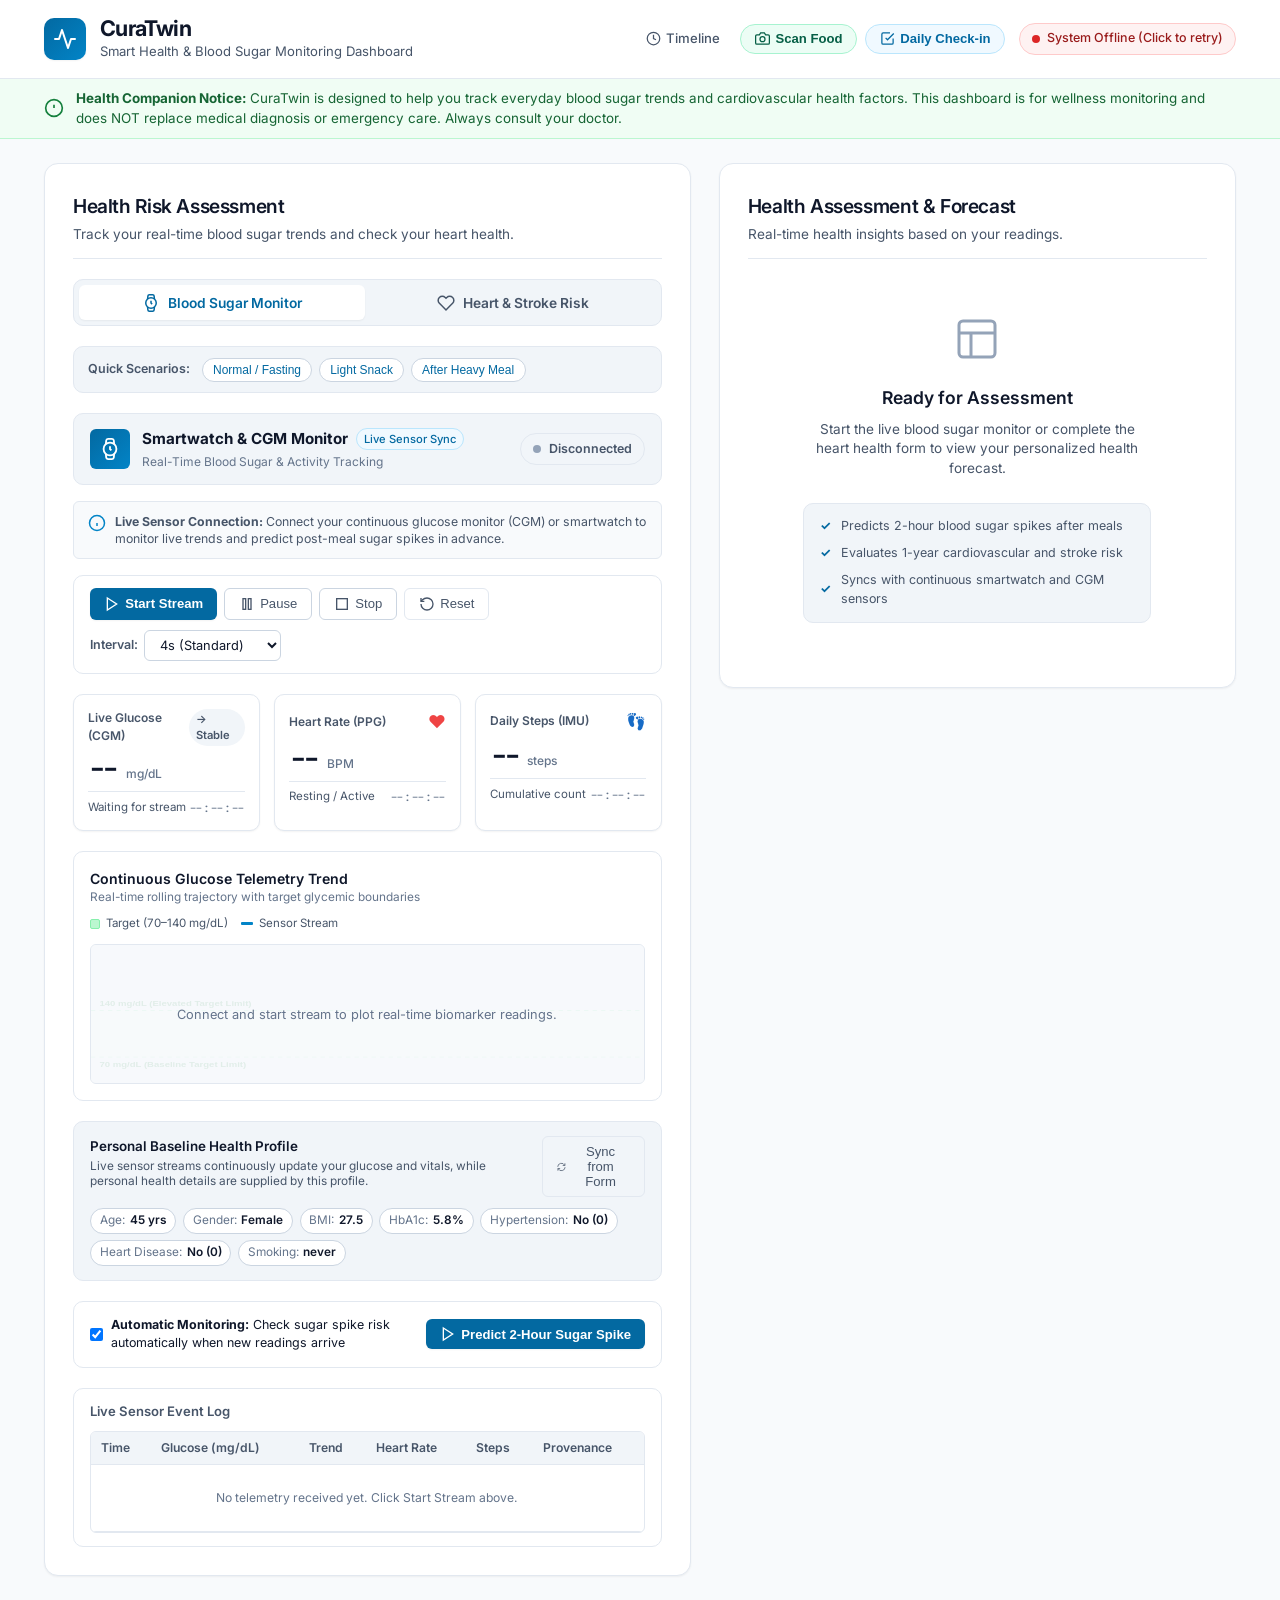
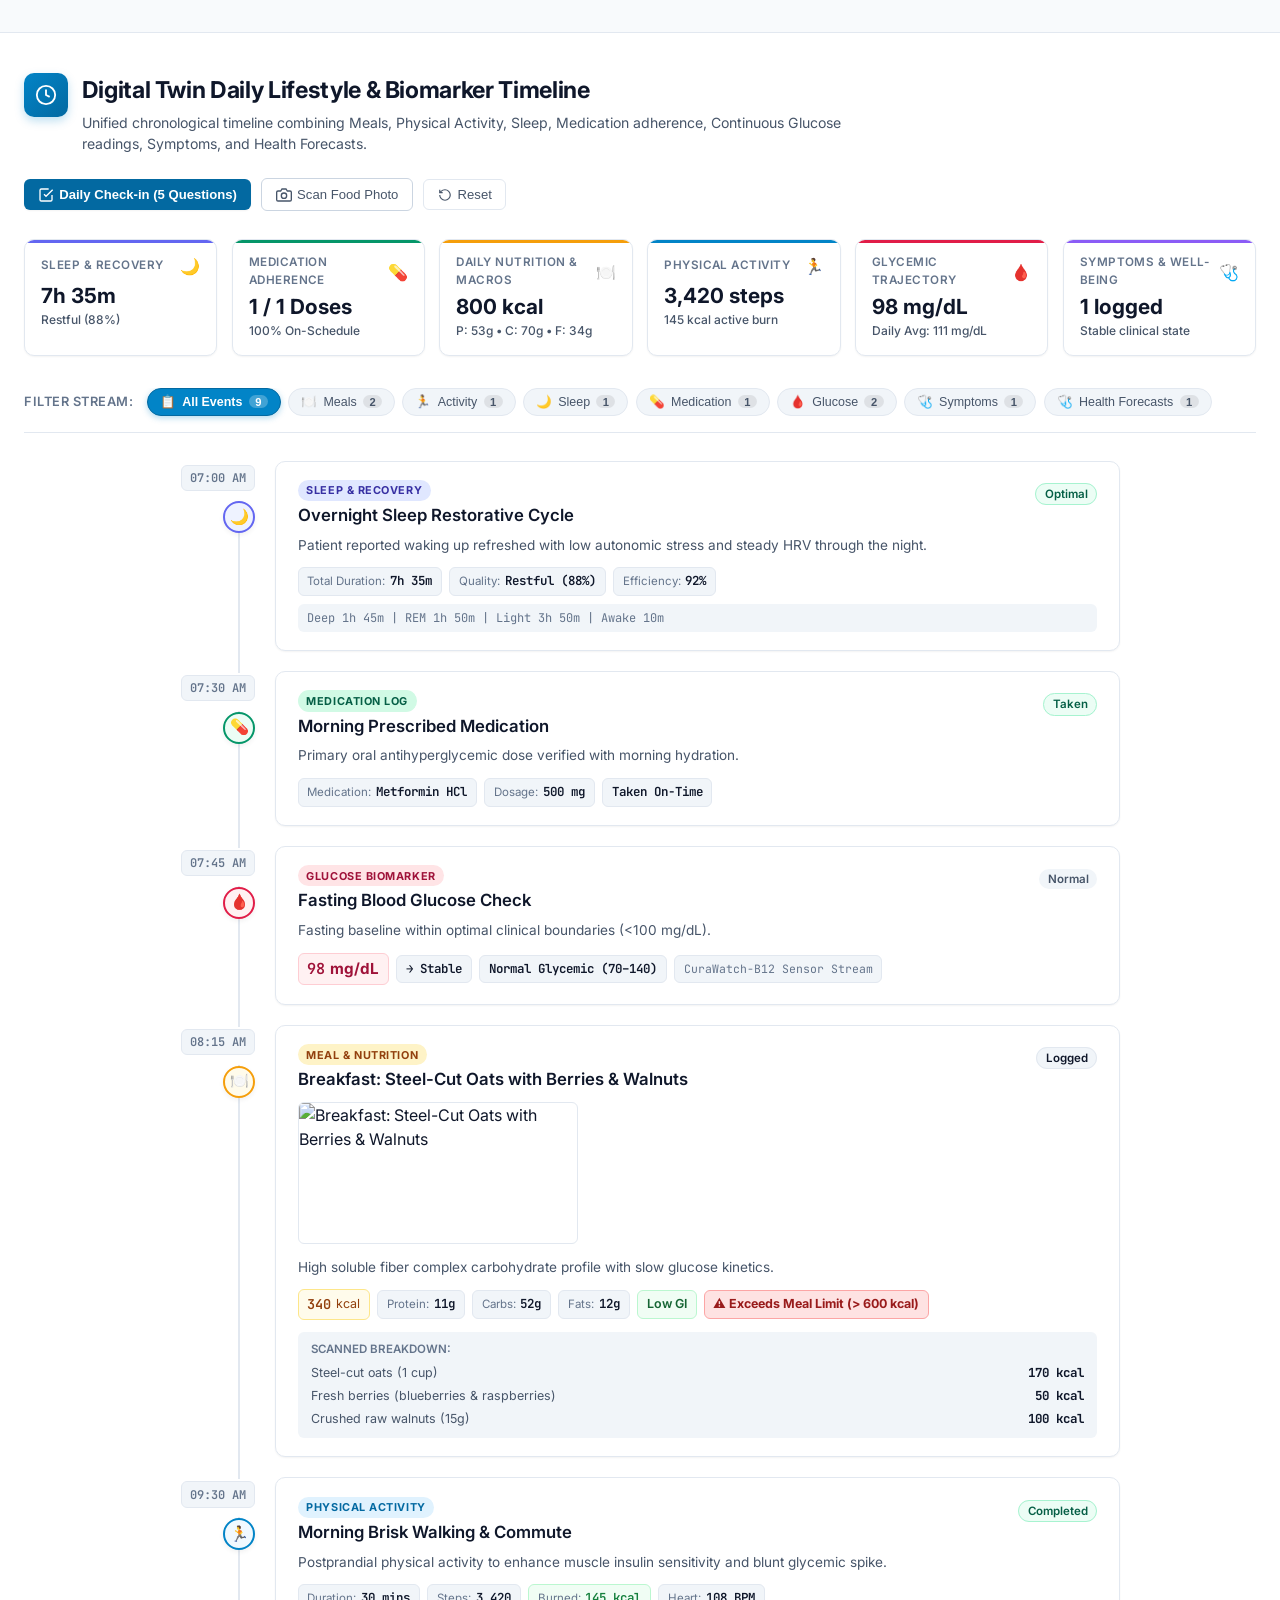
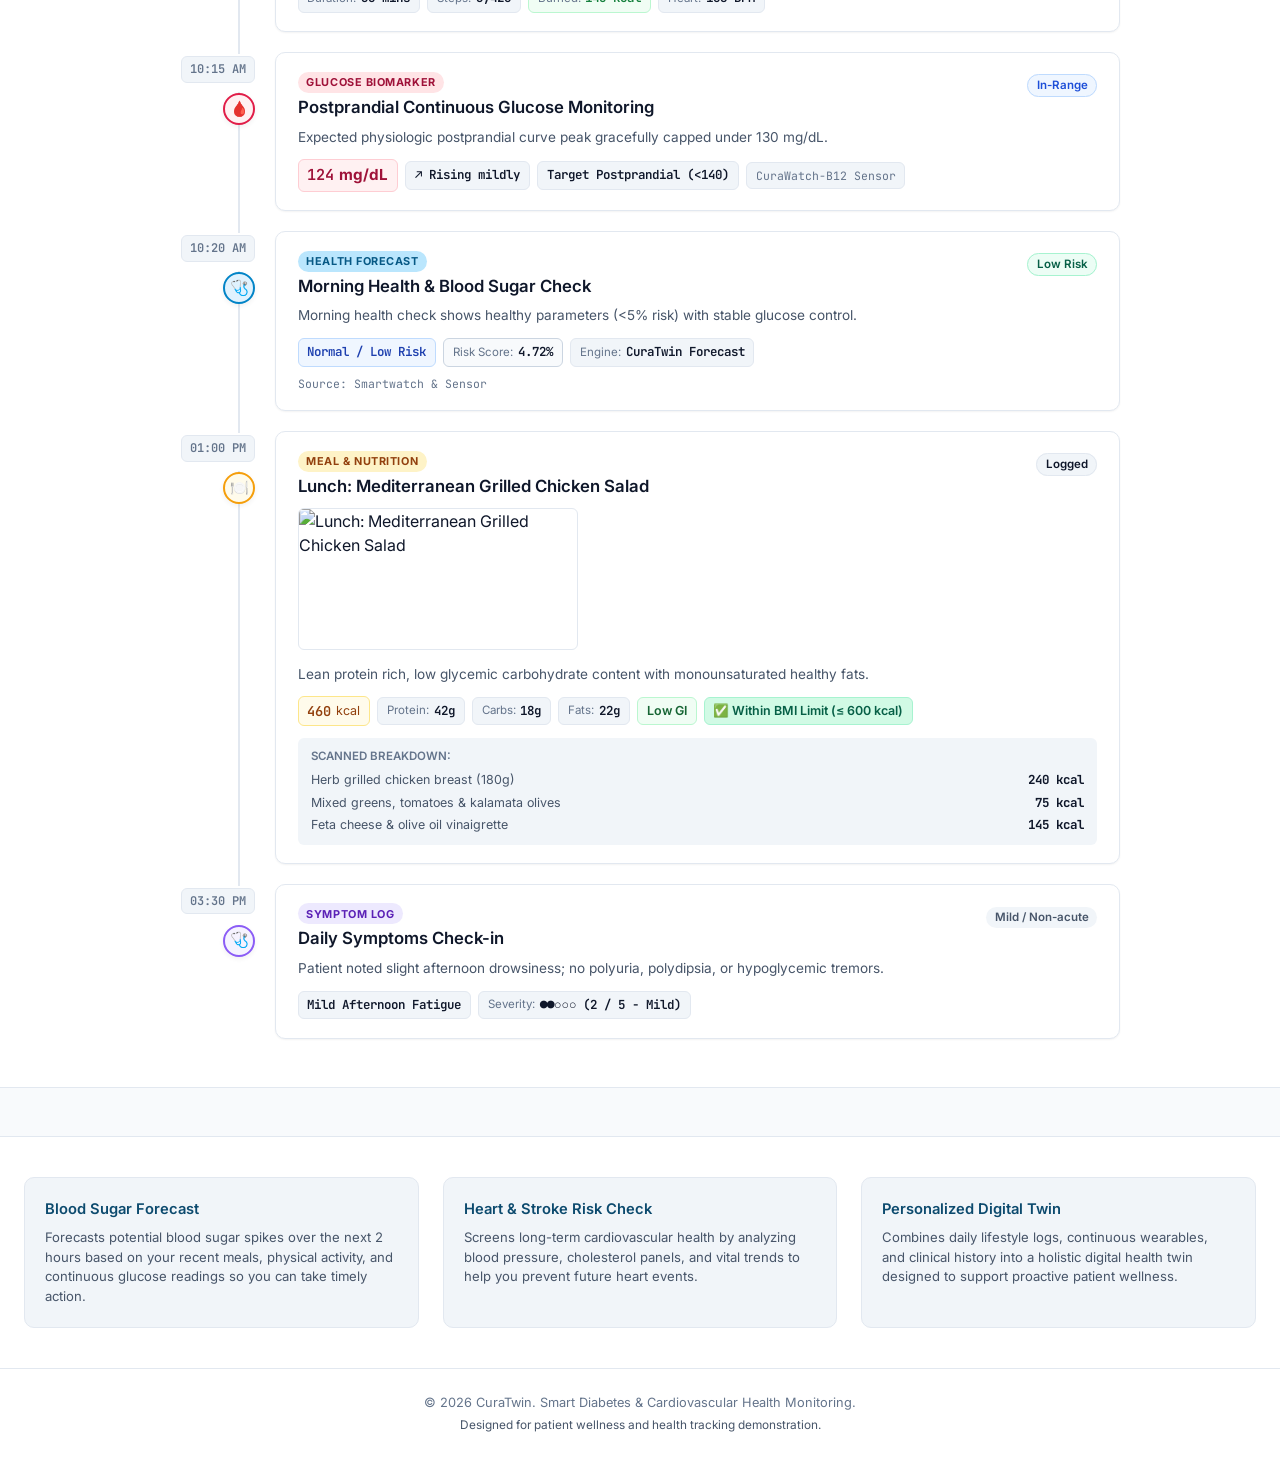
==== commit cfee03b2: "feat(curatwin): integrate dual ML models, pipeline, clean clinical UI and MIT license" ====
--- a/index.html
+++ b/index.html
@@ -3,8 +3,8 @@
 <head>
   <meta charset="UTF-8" />
   <meta name="viewport" content="width=device-width, initial-scale=1.0" />
-  <title>CuraTwin — AI-Assisted Diabetes Monitoring &amp; Digital Twin Dashboard</title>
-  <meta name="description" content="AI-assisted diabetes monitoring and patient digital twin prototype combining manual clinical inputs with wearable sensor telemetry." />
+  <title>CuraTwin — Smart Health &amp; Blood Sugar Monitoring Dashboard</title>
+  <meta name="description" content="Personal health and diabetes monitoring dashboard combining continuous wearable sensors with real-time health forecasting." />
   
   <!-- Modern Healthcare Typography -->
   <link rel="preconnect" href="https://fonts.googleapis.com" />
@@ -26,7 +26,7 @@
         </div>
         <div>
           <h1 class="brand-title">CuraTwin</h1>
-          <p class="brand-subtitle">AI-Assisted Diabetes Monitoring &amp; Digital Twin Dashboard</p>
+          <p class="brand-subtitle">Smart Health &amp; Blood Sugar Monitoring Dashboard</p>
         </div>
       </div>
 
@@ -39,7 +39,7 @@
           </a>
           <button type="button" id="btn-header-food-scan" class="btn-header-action btn-scan-highlight">
             <svg width="15" height="15" viewBox="0 0 24 24" fill="none" stroke="currentColor" stroke-width="2"><path d="M23 19a2 2 0 0 1-2 2H3a2 2 0 0 1-2-2V8a2 2 0 0 1 2-2h4l2-3h6l2 3h4a2 2 0 0 1 2 2z"/><circle cx="12" cy="13" r="4"/></svg>
-            <span>Scan Food (AI)</span>
+            <span>Scan Food</span>
           </button>
           <button type="button" id="btn-header-daily-checkin" class="btn-header-action btn-checkin-highlight">
             <svg width="15" height="15" viewBox="0 0 24 24" fill="none" stroke="currentColor" stroke-width="2"><path d="M9 11l3 3L22 4"/><path d="M21 12v7a2 2 0 0 1-2 2H5a2 2 0 0 1-2-2V5a2 2 0 0 1 2-2h11"/></svg>
@@ -50,7 +50,7 @@
         <!-- Backend Connection Status Indicator -->
         <div id="backend-status-badge" class="status-badge status-checking" role="status" aria-live="polite">
           <span class="status-dot"></span>
-          <span id="backend-status-text" class="status-label">Checking Backend...</span>
+          <span id="backend-status-text" class="status-label">Checking System...</span>
         </div>
       </div>
     </div>
@@ -65,8 +65,8 @@
         <line x1="12" y1="16" x2="12.01" y2="16" />
       </svg>
       <div>
-        <strong>Research &amp; Educational Prototype:</strong>
-        CuraTwin integrates empirical machine learning with clinical and simulated wearable streams. This dashboard does NOT provide medical diagnosis, clinical counsel, or emergency triage. Always consult a qualified physician.
+        <strong>Health Companion Notice:</strong>
+        CuraTwin is designed to help you track everyday blood sugar trends and cardiovascular health factors. This dashboard is for wellness monitoring and does NOT replace medical diagnosis or emergency care. Always consult your doctor.
       </div>
     </div>
   </div>
@@ -79,35 +79,31 @@
       <section class="card form-card" aria-labelledby="form-heading">
         <div class="card-header">
           <div>
-            <h2 id="form-heading" class="card-title">Patient Biomarker &amp; Telemetry Stream</h2>
-            <p class="card-subtitle">Select input modality to evaluate machine learning classification.</p>
-          </div>
-        </div>
-
-        <!-- Mode Selector: Manual Clinical Input vs Watch / Sensor Input -->
-        <div class="mode-tabs-container" role="tablist" aria-label="Data Input Mode">
-          <button type="button" id="tab-mode-manual" class="mode-tab active" role="tab" aria-selected="true" aria-controls="view-mode-manual">
-            <svg width="18" height="18" viewBox="0 0 24 24" fill="none" stroke="currentColor" stroke-width="2">
-              <path d="M11 4H4a2 2 0 0 0-2 2v14a2 2 0 0 0 2 2h14a2 2 0 0 0 2-2v-7" />
-              <path d="M18.5 2.5a2.121 2.121 0 0 1 3 3L12 15l-4 1 1-4 9.5-9.5z" />
-            </svg>
-            <span>Manual Input</span>
-          </button>
-          <button type="button" id="tab-mode-sensor" class="mode-tab" role="tab" aria-selected="false" aria-controls="view-mode-sensor">
+            <h2 id="form-heading" class="card-title">Health Risk Assessment</h2>
+            <p class="card-subtitle">Track your real-time blood sugar trends and check your heart health.</p>
+          </div>
+        </div>
+
+        <!-- Mode Selector: Blood Sugar vs Heart Health -->
+        <div class="mode-tabs-container" role="tablist" aria-label="Health Check Options">
+          <button type="button" id="tab-mode-sensor" class="mode-tab active" role="tab" aria-selected="true" aria-controls="view-mode-sensor">
             <svg width="18" height="18" viewBox="0 0 24 24" fill="none" stroke="currentColor" stroke-width="2">
               <circle cx="12" cy="12" r="7" />
               <polyline points="12 9 12 12 13.5 13.5" />
               <path d="M16.51 17.35l-.35 3.83a2 2 0 0 1-2 1.82H9.83a2 2 0 0 1-2-1.82l-.35-3.83m.01-10.7l.35-3.83A2 2 0 0 1 9.83 1h4.35a2 2 0 0 1 2 1.82l.35 3.83" />
             </svg>
-            <span>Watch / Sensor Input</span>
-            <span id="sensor-tab-live-badge" class="tab-live-badge" hidden>LIVE</span>
+            <span>Blood Sugar Monitor</span>
+            <span id="sensor-tab-live-badge" class="tab-live-badge" hidden>Live</span>
           </button>
-        </div>
-
-        <!-- ================================================================= -->
-        <!-- MODE A: MANUAL CLINICAL INPUT (Existing Form Completely Preserved) -->
-        <!-- ================================================================= -->
-        <div id="view-mode-manual" class="mode-view active" role="tabpanel" aria-labelledby="tab-mode-manual">
+          <button type="button" id="tab-mode-cv" class="mode-tab" role="tab" aria-selected="false" aria-controls="view-mode-cv">
+            <svg width="18" height="18" viewBox="0 0 24 24" fill="none" stroke="currentColor" stroke-width="2">
+              <path d="M20.84 4.61a5.5 5.5 0 0 0-7.78 0L12 5.67l-1.06-1.06a5.5 5.5 0 0 0-7.78 7.78l1.06 1.06L12 21.23l7.78-7.78 1.06-1.06a5.5 5.5 0 0 0 0-7.78z" />
+            </svg>
+            <span>Heart &amp; Stroke Risk</span>
+          </button>
+        </div>
+
+        <div id="view-mode-manual" class="mode-view" role="tabpanel" aria-labelledby="tab-mode-manual" hidden>
           
           <!-- Quick Profile Presets -->
           <div class="preset-bar">
@@ -286,10 +282,20 @@
         </div>
 
         <!-- ================================================================= -->
-        <!-- MODE B: WATCH / SENSOR STREAMING PANEL -->
+        <!-- MODEL A: WATCH / SENSOR STREAMING PANEL                           -->
         <!-- ================================================================= -->
-        <div id="view-mode-sensor" class="mode-view" role="tabpanel" aria-labelledby="tab-mode-sensor" hidden>
+        <div id="view-mode-sensor" class="mode-view active" role="tabpanel" aria-labelledby="tab-mode-sensor">
           
+          <!-- Quick Examples -->
+          <div class="preset-bar">
+            <span class="preset-label">Quick Scenarios:</span>
+            <div class="preset-buttons">
+              <button type="button" id="btn-glucose-preset-low" class="btn-pill" title="Healthy fasting blood sugar">Normal / Fasting</button>
+              <button type="button" id="btn-glucose-preset-mod" class="btn-pill" title="After a light meal">Light Snack</button>
+              <button type="button" id="btn-glucose-preset-high" class="btn-pill" title="After a high-carb meal">After Heavy Meal</button>
+            </div>
+          </div>
+
           <!-- Device Header & Connection Status -->
           <div class="sensor-header-bar">
             <div class="sensor-device-info">
@@ -302,10 +308,10 @@
               </div>
               <div>
                 <div class="device-name-row">
-                  <span class="device-title" id="sensor-device-name">CuraWatch-B12</span>
-                  <span class="device-protocol-tag">Simulated CGM &amp; BLE Telemetry</span>
-                </div>
-                <div class="device-subtitle">Real-Time Physiological Biomarker Stream Adapter</div>
+                  <span class="device-title" id="sensor-device-name">Smartwatch &amp; CGM Monitor</span>
+                  <span class="device-protocol-tag">Live Sensor Sync</span>
+                </div>
+                <div class="device-subtitle">Real-Time Blood Sugar &amp; Activity Tracking</div>
               </div>
             </div>
 
@@ -316,7 +322,7 @@
             </div>
           </div>
 
-          <!-- Educational Hardware Notice -->
+          <!-- Sensor Notice -->
           <div class="sensor-notice-box">
             <svg width="18" height="18" viewBox="0 0 24 24" fill="none" stroke="currentColor" stroke-width="2">
               <circle cx="12" cy="12" r="10" />
@@ -324,7 +330,7 @@
               <line x1="12" y1="8" x2="12.01" y2="8" />
             </svg>
             <div>
-              <strong>Simulated Sensor Stream:</strong> Consumer smartwatches do not measure blood glucose natively. This demonstration couples an emulated Continuous Glucose Monitor (CGM) with smartwatch PPG vitals via our clean <code>SensorAdapter</code> interface.
+              <strong>Live Sensor Connection:</strong> Connect your continuous glucose monitor (CGM) or smartwatch to monitor live trends and predict post-meal sugar spikes in advance.
             </div>
           </div>
 
@@ -467,13 +473,13 @@
             </div>
           </div>
 
-          <!-- Linked Patient Clinical Profile (ML Requirement) -->
+          <!-- Linked Patient Baseline Profile -->
           <div class="linked-profile-card">
             <div class="linked-profile-header">
               <div>
-                <h4 class="linked-profile-title">Linked Patient Baseline Profile</h4>
+                <h4 class="linked-profile-title">Personal Baseline Health Profile</h4>
                 <p class="linked-profile-desc">
-                  The trained ML model requires 8 clinical biomarkers. Sensor streams update blood glucose; baseline demographic features are supplied by this profile.
+                  Live sensor streams continuously update your glucose and vitals, while personal health details are supplied by this profile.
                 </p>
               </div>
               <button type="button" id="btn-sync-profile-from-form" class="btn-ghost btn-sm" title="Sync current manual form values into linked profile">
@@ -502,7 +508,7 @@
               <label class="policy-toggle">
                 <input type="checkbox" id="chk-auto-predict-stream" checked />
                 <span class="policy-label">
-                  <strong>Live Prediction Policy:</strong> Auto-evaluate model when new glucose arrives (throttled to 10s)
+                  <strong>Automatic Monitoring:</strong> Check sugar spike risk automatically when new readings arrive
                 </span>
               </label>
             </div>
@@ -510,7 +516,7 @@
               <svg width="16" height="16" viewBox="0 0 24 24" fill="none" stroke="currentColor" stroke-width="2">
                 <polygon points="5 3 19 12 5 21 5 3" />
               </svg>
-              <span>Predict with Latest Reading</span>
+              <span>Predict 2-Hour Sugar Spike</span>
             </button>
           </div>
 
@@ -540,14 +546,204 @@
 
         </div>
 
+        <!-- ================================================================= -->
+        <!-- HEART & STROKE RISK SECTION                                       -->
+        <!-- ================================================================= -->
+        <div id="view-mode-cv" class="mode-view" role="tabpanel" aria-labelledby="tab-mode-cv" hidden>
+          <div class="preset-bar">
+            <span class="preset-label">Example Profiles:</span>
+            <div class="preset-buttons">
+              <button type="button" id="btn-cv-preset-low" class="btn-pill" title="Healthy adult profile">Healthy Adult</button>
+              <button type="button" id="btn-cv-preset-mod" class="btn-pill" title="Borderline blood pressure and cholesterol">Moderate Risk</button>
+              <button type="button" id="btn-cv-preset-high" class="btn-pill" title="Elevated blood pressure and metabolic risk">High Risk Profile</button>
+            </div>
+          </div>
+
+          <form id="cv-risk-form" novalidate>
+            <div class="form-grid">
+              
+              <!-- Age -->
+              <div class="form-group">
+                <label for="cv-age" class="field-label">Age <span class="required">*</span></label>
+                <div class="input-with-addon">
+                  <input type="number" id="cv-age" name="cv_age" class="form-control" min="30" max="100" step="1" value="54" required />
+                  <span class="input-addon">years</span>
+                </div>
+                <span class="field-hint">Adult cohort (30–100 years)</span>
+              </div>
+
+              <!-- Biological Sex -->
+              <div class="form-group">
+                <label for="cv-sex" class="field-label">Biological Sex <span class="required">*</span></label>
+                <select id="cv-sex" name="cv_sex" class="form-control" required>
+                  <option value="Male" selected>Male</option>
+                  <option value="Female">Female</option>
+                </select>
+                <span class="field-hint">Baseline demographic weighting</span>
+              </div>
+
+              <!-- Systolic BP -->
+              <div class="form-group">
+                <label for="cv-sbp" class="field-label">Systolic BP (SBP) <span class="required">*</span></label>
+                <div class="input-with-addon">
+                  <input type="number" id="cv-sbp" name="cv_sbp" class="form-control" min="70" max="250" step="1" value="132" required />
+                  <span class="input-addon">mmHg</span>
+                </div>
+                <span class="field-hint">Target: &lt;120 | Elevated: 120–129 | Stage 1: &ge;130</span>
+              </div>
+
+              <!-- Diastolic BP -->
+              <div class="form-group">
+                <label for="cv-dbp" class="field-label">Diastolic BP (DBP) <span class="required">*</span></label>
+                <div class="input-with-addon">
+                  <input type="number" id="cv-dbp" name="cv_dbp" class="form-control" min="40" max="150" step="1" value="84" required />
+                  <span class="input-addon">mmHg</span>
+                </div>
+                <span class="field-hint">Target: &lt;80 | Stage 1: 80–89 | Stage 2: &ge;90</span>
+              </div>
+
+              <!-- Total Cholesterol -->
+              <div class="form-group">
+                <label for="cv-tot-chol" class="field-label">Total Cholesterol <span class="required">*</span></label>
+                <div class="input-with-addon">
+                  <input type="number" id="cv-tot-chol" name="cv_tot_chol" class="form-control" min="80" max="450" step="1" value="198" required />
+                  <span class="input-addon">mg/dL</span>
+                </div>
+                <span class="field-hint">Desirable: &lt;200 | Borderline: 200–239 | High: &ge;240</span>
+              </div>
+
+              <!-- HDL Cholesterol -->
+              <div class="form-group">
+                <label for="cv-hdl" class="field-label">HDL Cholesterol <span class="required">*</span></label>
+                <div class="input-with-addon">
+                  <input type="number" id="cv-hdl" name="cv_hdl" class="form-control" min="15" max="150" step="1" value="48" required />
+                  <span class="input-addon">mg/dL</span>
+                </div>
+                <span class="field-hint">Protective: &ge;50 | Low (At Risk): &lt;40 mg/dL</span>
+              </div>
+
+              <!-- LDL Cholesterol -->
+              <div class="form-group">
+                <label for="cv-ldl" class="field-label">LDL Cholesterol <span class="required">*</span></label>
+                <div class="input-with-addon">
+                  <input type="number" id="cv-ldl" name="cv_ldl" class="form-control" min="30" max="300" step="1" value="118" required />
+                  <span class="input-addon">mg/dL</span>
+                </div>
+                <span class="field-hint">Optimal: &lt;100 | Near optimal: 100–129 | High: &ge;160</span>
+              </div>
+
+              <!-- Triglycerides -->
+              <div class="form-group">
+                <label for="cv-trig" class="field-label">Triglycerides <span class="required">*</span></label>
+                <div class="input-with-addon">
+                  <input type="number" id="cv-trig" name="cv_trig" class="form-control" min="30" max="800" step="1" value="145" required />
+                  <span class="input-addon">mg/dL</span>
+                </div>
+                <span class="field-hint">Normal: &lt;150 | Borderline high: 150–199 | High: &ge;200</span>
+              </div>
+
+              <!-- Fasting Blood Glucose -->
+              <div class="form-group">
+                <label for="cv-glucose" class="field-label">Fasting Blood Glucose <span class="required">*</span></label>
+                <div class="input-with-addon">
+                  <input type="number" id="cv-glucose" name="cv_glucose" class="form-control" min="50" max="400" step="1" value="108" required />
+                  <span class="input-addon">mg/dL</span>
+                </div>
+                <span class="field-hint">Normal: &lt;100 | Impaired: 100–125 | Diabetes: &ge;126</span>
+              </div>
+
+              <!-- HbA1c -->
+              <div class="form-group">
+                <label for="cv-hba1c" class="field-label">HbA1c Level <span class="required">*</span></label>
+                <div class="input-with-addon">
+                  <input type="number" id="cv-hba1c" name="cv_hba1c" class="form-control" min="3.5" max="16.0" step="0.1" value="6.2" required />
+                  <span class="input-addon">%</span>
+                </div>
+                <span class="field-hint">Normal: &lt;5.7% | Prediabetes: 5.7–6.4% | Diabetes: &ge;6.5%</span>
+              </div>
+
+              <!-- BMI -->
+              <div class="form-group">
+                <label for="cv-bmi" class="field-label">Body Mass Index (BMI) <span class="required">*</span></label>
+                <div class="input-with-addon">
+                  <input type="number" id="cv-bmi" name="cv_bmi" class="form-control" min="12.0" max="65.0" step="0.1" value="28.2" required />
+                  <span class="input-addon">kg/m²</span>
+                </div>
+                <span class="field-hint">Normal: 18.5–24.9 | Overweight: 25.0–29.9 | Obese: &ge;30.0</span>
+              </div>
+
+              <!-- Smoking Status -->
+              <div class="form-group">
+                <label for="cv-smoking" class="field-label">Smoking Status <span class="required">*</span></label>
+                <select id="cv-smoking" name="cv_smoking" class="form-control" required>
+                  <option value="non_smoker" selected>Non-smoker (Never)</option>
+                  <option value="former_smoker">Former smoker (Quit)</option>
+                  <option value="current_smoker">Current active smoker</option>
+                </select>
+                <span class="field-hint">Tobacco exposure vascular risk multiplier</span>
+              </div>
+
+              <!-- Hypertension History & Duration -->
+              <div class="form-group">
+                <label for="cv-htn-duration" class="field-label">Hypertension Duration</label>
+                <div class="input-with-addon">
+                  <input type="number" id="cv-htn-duration" name="cv_htn_duration" class="form-control" min="0" max="50" step="0.5" value="4.0" />
+                  <span class="input-addon">years</span>
+                </div>
+                <span class="field-hint">Years diagnosed with high blood pressure (0 if none)</span>
+              </div>
+
+              <!-- Statin Medication -->
+              <div class="form-group">
+                <label class="field-label">Active Statin Therapy</label>
+                <div class="toggle-group" role="radiogroup" aria-label="Statin Medication">
+                  <label class="toggle-option">
+                    <input type="radio" name="cv_statin" value="0" checked />
+                    <span class="toggle-pill">No (0)</span>
+                  </label>
+                  <label class="toggle-option">
+                    <input type="radio" name="cv_statin" value="1" />
+                    <span class="toggle-pill">Yes (1)</span>
+                  </label>
+                </div>
+                <span class="field-hint">Lipid-lowering HMG-CoA reductase inhibitor</span>
+              </div>
+
+            </div>
+
+            <!-- Action Controls -->
+            <div class="form-actions">
+              <button type="button" id="btn-reset-cv-form" class="btn-secondary">
+                <svg width="16" height="16" viewBox="0 0 24 24" fill="none" stroke="currentColor" stroke-width="2">
+                  <path d="M3 12a9 9 0 1 0 9-9 9.75 9.75 0 0 0-6.74 2.74L3 8" />
+                  <path d="M3 3v5h5" />
+                </svg>
+                Reset Form
+              </button>
+              <button type="submit" id="btn-submit-cv-predict" class="btn-primary btn-cv-accent">
+                <span class="btn-content-default">
+                  <svg width="18" height="18" viewBox="0 0 24 24" fill="none" stroke="currentColor" stroke-width="2">
+                    <path d="M20.84 4.61a5.5 5.5 0 0 0-7.78 0L12 5.67l-1.06-1.06a5.5 5.5 0 0 0-7.78 7.78l1.06 1.06L12 21.23l7.78-7.78 1.06-1.06a5.5 5.5 0 0 0 0-7.78z" />
+                  </svg>
+                  Calculate 1-Year Heart Risk
+                </span>
+                <span class="btn-content-loading" hidden>
+                  <span class="spinner"></span>
+                  Checking Risk Factors...
+                </span>
+              </button>
+            </div>
+          </form>
+        </div>
+
       </section>
 
-      <!-- RIGHT COLUMN: Model Results, Inference Details & Provenance Card -->
+      <!-- RIGHT COLUMN: Health Assessment & Forecast Card -->
       <section class="card results-card" aria-labelledby="results-heading">
         <div class="card-header">
           <div>
-            <h2 id="results-heading" class="card-title">Inference &amp; Prediction Outcome</h2>
-            <p class="card-subtitle">Direct evaluation from the Python ML backend on Render.</p>
+            <h2 id="results-heading" class="card-title">Health Assessment &amp; Forecast</h2>
+            <p class="card-subtitle">Real-time health insights based on your readings.</p>
           </div>
         </div>
 
@@ -563,22 +759,22 @@
                   <path d="M9 21V9" />
                 </svg>
               </div>
-              <h3 class="empty-title">Awaiting Biomarker Inference</h3>
+              <h3 class="empty-title">Ready for Assessment</h3>
               <p class="empty-desc">
-                Provide patient clinical biomarkers via Manual Input, or start the Watch / Sensor Stream to evaluate live model predictions.
+                Start the live blood sugar monitor or complete the heart health form to view your personalized health forecast.
               </p>
               <div class="empty-checklist">
                 <div class="checklist-item">
                   <span class="check-bullet">&#10003;</span>
-                  <span>Evaluated by fitted scikit-learn <code>LogisticRegression</code></span>
+                  <span>Predicts 2-hour blood sugar spikes after meals</span>
                 </div>
                 <div class="checklist-item">
                   <span class="check-bullet">&#10003;</span>
-                  <span>Supports Manual Clinical Entry or Live Sensor Telemetry</span>
+                  <span>Evaluates 1-year cardiovascular and stroke risk</span>
                 </div>
                 <div class="checklist-item">
                   <span class="check-bullet">&#10003;</span>
-                  <span>Strict measurement vs prediction timestamp differentiation</span>
+                  <span>Syncs with continuous smartwatch and CGM sensors</span>
                 </div>
               </div>
             </div>
@@ -588,8 +784,8 @@
           <div id="state-loading" class="result-state" hidden>
             <div class="loading-state">
               <div class="pulse-ring"></div>
-              <h3 class="loading-title">Communicating with Backend...</h3>
-              <p id="loading-stage-text" class="loading-desc">Sending REST payload to Render FastAPI server...</p>
+              <h3 class="loading-title">Analyzing Health Data...</h3>
+              <p id="loading-stage-text" class="loading-desc">Calculating your personalized risk forecast...</p>
               <div class="skeleton-card">
                 <div class="skeleton-line full"></div>
                 <div class="skeleton-line half"></div>
@@ -611,10 +807,10 @@
                     <line x1="12" y1="16" x2="12.01" y2="16" />
                   </svg>
                   <div>
-                    <span id="stale-notice-text">A newer sensor reading has arrived. This outcome reflects previous biomarkers.</span>
+                    <span id="stale-notice-text">A newer reading has arrived. Click below to refresh your forecast.</span>
                   </div>
                 </div>
-                <button type="button" id="btn-re-evaluate-stale" class="btn-mini-reevaluate">Re-evaluate</button>
+                <button type="button" id="btn-re-evaluate-stale" class="btn-mini-reevaluate">Refresh</button>
               </div>
 
               <!-- Classification Badge & Label -->
@@ -626,37 +822,37 @@
                 </div>
                 <div>
                   <div class="outcome-header-row">
-                    <span class="outcome-tag">Model Classification</span>
-                    <span id="result-source-badge" class="badge-source">Manual Input</span>
+                    <span class="outcome-tag">Assessment</span>
+                    <span id="result-source-badge" class="badge-source">Blood Sugar Monitor</span>
                   </div>
-                  <h3 id="outcome-label" class="outcome-title">Negative model classification</h3>
+                  <h3 id="outcome-label" class="outcome-title">Normal Blood Sugar Expected</h3>
                 </div>
               </div>
 
               <!-- Probability Gauge & Metric Display -->
               <div class="metric-card" id="probability-block">
                 <div class="metric-header">
-                  <span class="metric-label">Model Statistical Probability (Class 1)</span>
+                  <span class="metric-label">Estimated Risk Score</span>
                   <span id="metric-probability-val" class="metric-value">4.72%</span>
                 </div>
                 <div class="gauge-bar-track">
                   <div id="gauge-bar-fill" class="gauge-bar-fill" style="width: 4.72%;"></div>
                 </div>
                 <div class="gauge-scale">
-                  <span>0% (Low likelihood)</span>
-                  <span>50% Threshold</span>
-                  <span>100% (High likelihood)</span>
+                  <span>0% (Low Risk)</span>
+                  <span>50% (Moderate)</span>
+                  <span>100% (High Risk)</span>
                 </div>
                 <p id="probability-note" class="metric-explanation">
-                  Estimated probability output by the logistic regression sigmoid function.
+                  Estimated chance of experiencing elevated risk.
                 </p>
               </div>
 
               <!-- Input Features Echo / Audit Table -->
               <div class="audit-block">
                 <div class="audit-header-row">
-                  <h4 class="audit-title">Biomarker Feature Audit</h4>
-                  <span id="audit-device-id" class="audit-device-tag">Device: Local Form</span>
+                  <h4 class="audit-title">Measurement Summary</h4>
+                  <span id="audit-device-id" class="audit-device-tag">Blood Sugar Monitor</span>
                 </div>
                 <div class="summary-grid" id="audit-summary-grid">
                   <!-- Dynamically populated -->
@@ -666,19 +862,19 @@
               <!-- Dual Timestamps Provenance Footer -->
               <div class="provenance-footer">
                 <div class="prov-item">
-                  <span class="prov-k">Measurement Time:</span>
+                  <span class="prov-k">Recorded At:</span>
                   <span class="prov-v" id="prov-measurement-time">--:--:--</span>
                 </div>
                 <div class="prov-item">
-                  <span class="prov-k">Prediction Time:</span>
+                  <span class="prov-k">Forecast Generated:</span>
                   <span class="prov-v" id="prov-prediction-time">--:--:--</span>
                 </div>
               </div>
 
               <!-- Model Metadata Footer -->
               <div class="result-meta">
-                <span>Model: <strong>LogisticRegression v1.0</strong></span>
-                <span id="meta-timestamp">Evaluated on Render</span>
+                <span>System: <strong>CuraTwin Health Twin</strong></span>
+                <span id="meta-timestamp">Active</span>
               </div>
             </div>
           </div>
@@ -738,7 +934,7 @@
             <div>
               <h2 id="timeline-heading" class="timeline-main-title">Digital Twin Daily Lifestyle &amp; Biomarker Timeline</h2>
               <p class="timeline-main-subtitle">
-                Unified chronological timeline combining Meals, Physical Activity, Sleep, Medication adherence, Continuous Glucose readings, Symptoms, and ML Model predictions.
+                Unified chronological timeline combining Meals, Physical Activity, Sleep, Medication adherence, Continuous Glucose readings, Symptoms, and Health Forecasts.
               </p>
             </div>
           </div>
@@ -758,7 +954,7 @@
               <path d="M23 19a2 2 0 0 1-2 2H3a2 2 0 0 1-2-2V8a2 2 0 0 1 2-2h4l2-3h6l2 3h4a2 2 0 0 1 2 2z" />
               <circle cx="12" cy="13" r="4" />
             </svg>
-            <span>Scan Food Photo (AI)</span>
+            <span>Scan Food Photo</span>
           </button>
           <button type="button" id="btn-reset-timeline" class="btn-ghost btn-sm" title="Reset timeline to default clinical demo day">
             <svg width="14" height="14" viewBox="0 0 24 24" fill="none" stroke="currentColor" stroke-width="2">
@@ -912,7 +1108,7 @@
               <h4 class="question-text">What did you eat recently?</h4>
               <button type="button" id="btn-checkin-scan-meal" class="btn-pill-action">
                 <svg width="14" height="14" viewBox="0 0 24 24" fill="none" stroke="currentColor" stroke-width="2"><path d="M23 19a2 2 0 0 1-2 2H3a2 2 0 0 1-2-2V8a2 2 0 0 1 2-2h4l2-3h6l2 3h4a2 2 0 0 1 2 2z"/><circle cx="12" cy="13" r="4"/></svg>
-                <span>📸 Scan Food Photo with AI</span>
+                <span>📸 Scan Food Photo</span>
               </button>
             </div>
           </div>
@@ -1012,9 +1208,9 @@
     <div class="curatwin-modal-card scanner-modal-width">
       <div class="modal-card-header">
         <div class="modal-header-text">
-          <span class="modal-badge badge-scan">AI Vision &amp; Telemetry</span>
-          <h3 id="scanner-modal-title" class="modal-title">AI Food Nutrition &amp; Calorie Scanner</h3>
-          <p class="modal-subtitle">Upload or select a food photo to automatically estimate calories, protein, carbohydrates, fats, and glycemic index.</p>
+          <span class="modal-badge badge-scan">Nutrition &amp; Calories</span>
+          <h3 id="scanner-modal-title" class="modal-title">Food Nutrition &amp; Calorie Scanner</h3>
+          <p class="modal-subtitle">Upload or select a food photo to estimate calories, protein, carbohydrates, fats, and glycemic index.</p>
         </div>
         <button type="button" id="btn-close-scanner-modal" class="modal-close-btn" aria-label="Close food scanner modal">&times;</button>
       </div>
@@ -1039,7 +1235,7 @@
                 <circle cx="11" cy="11" r="8"></circle>
                 <line x1="21" y1="21" x2="16.65" y2="16.65"></line>
               </svg>
-              <span>Analyze with AI</span>
+              <span>Analyze Meal</span>
             </button>
           </div>
         </div>
@@ -1102,26 +1298,26 @@
     </div>
   </div>
 
-  <!-- Technical Information Section -->
+  <!-- Information Section -->
   <section class="info-section">
     <div class="info-container">
       <div class="info-grid">
         <div class="info-card">
-          <h4 class="info-heading">Fitted ML Architecture</h4>
+          <h4 class="info-heading">Blood Sugar Forecast</h4>
           <p class="info-text">
-            Trained on 100,000 patient records using scikit-learn <code>LogisticRegression(penalty='l2', max_iter=1000)</code>. Evaluates 15 one-hot encoded and continuous clinical features.
+            Forecasts potential blood sugar spikes over the next 2 hours based on your recent meals, physical activity, and continuous glucose readings so you can take timely action.
           </p>
         </div>
         <div class="info-card">
-          <h4 class="info-heading">Dual-Modality Cloud Pipeline</h4>
+          <h4 class="info-heading">Heart &amp; Stroke Risk Check</h4>
           <p class="info-text">
-            Combines manual clinical entry with real-time wearable sensor streaming via a decoupled <code>SensorAdapter</code>. All ML inference is executed strictly on the Python FastAPI backend.
+            Screens long-term cardiovascular health by analyzing blood pressure, cholesterol panels, and vital trends to help you prevent future heart events.
           </p>
         </div>
         <div class="info-card">
-          <h4 class="info-heading">Medical Limitations</h4>
+          <h4 class="info-heading">Personalized Digital Twin</h4>
           <p class="info-text">
-            Probability output reflects uncalibrated logistic sigmoid scores. Not a diagnostic tool or clinical risk calculator. Intended solely for machine learning research.
+            Combines daily lifestyle logs, continuous wearables, and clinical history into a holistic digital health twin designed to support proactive patient wellness.
           </p>
         </div>
       </div>
@@ -1131,8 +1327,8 @@
   <!-- App Footer -->
   <footer class="app-footer">
     <div class="footer-container">
-      <p>&copy; 2026 CuraTwin Research. Engineered with Python, FastAPI, scikit-learn, and Vanilla Web Technologies.</p>
-      <p class="footer-disclaimer">Strictly for educational and research demonstration purposes.</p>
+      <p>&copy; 2026 CuraTwin. Smart Diabetes &amp; Cardiovascular Health Monitoring.</p>
+      <p class="footer-disclaimer">Designed for patient wellness and health tracking demonstration.</p>
     </div>
   </footer>
 
--- a/style.css
+++ b/style.css
@@ -3152,4 +3152,275 @@
   }
 }
 
-
+/* Clinical BMI Intake Limit & Healthier Alternative Styles */
+.bmi-limit-banner {
+  display: flex;
+  align-items: center;
+  justify-content: space-between;
+  padding: 0.65rem 0.95rem;
+  border-radius: var(--radius-sm);
+  font-size: 0.8rem;
+  font-weight: 500;
+  margin-bottom: 0.75rem;
+  border: 1px solid var(--border-light);
+}
+
+.bmi-limit-banner.banner-optimal {
+  background-color: rgba(16, 185, 129, 0.08);
+  border-color: rgba(16, 185, 129, 0.3);
+  color: #065f46;
+}
+
+.bmi-limit-banner.banner-exceeded {
+  background-color: rgba(239, 68, 68, 0.08);
+  border-color: rgba(239, 68, 68, 0.3);
+  color: #991b1b;
+}
+
+.limit-tag {
+  font-weight: 700;
+  padding: 0.15rem 0.45rem;
+  border-radius: var(--radius-full);
+  font-size: 0.72rem;
+  text-transform: uppercase;
+  letter-spacing: 0.03em;
+}
+
+.banner-optimal .limit-tag {
+  background-color: #10b981;
+  color: #ffffff;
+}
+
+.banner-exceeded .limit-tag {
+  background-color: #ef4444;
+  color: #ffffff;
+}
+
+/* Event Alternative Card (Timeline & Modal) */
+.event-alternative-box {
+  background: linear-gradient(135deg, rgba(16, 185, 129, 0.06), rgba(6, 182, 212, 0.06));
+  border: 1px solid rgba(16, 185, 129, 0.3);
+  border-left: 3px solid #10b981;
+  border-radius: var(--radius-sm);
+  padding: 0.75rem 0.95rem;
+  margin-top: 0.65rem;
+}
+
+.alt-header {
+  display: flex;
+  align-items: center;
+  flex-wrap: wrap;
+  gap: 0.45rem;
+  margin-bottom: 0.35rem;
+  font-size: 0.82rem;
+}
+
+.alt-title-label {
+  font-weight: 700;
+  color: #047857;
+  font-size: 0.75rem;
+  text-transform: uppercase;
+  letter-spacing: 0.03em;
+}
+
+.alt-dish-name {
+  font-weight: 600;
+  color: var(--text-main);
+  font-size: 0.84rem;
+}
+
+.alt-savings-badge {
+  background-color: #d1fae5;
+  color: #065f46;
+  font-weight: 700;
+  font-size: 0.72rem;
+  padding: 0.1rem 0.45rem;
+  border-radius: var(--radius-full);
+  margin-left: auto;
+}
+
+.alt-desc-text {
+  font-size: 0.78rem;
+  color: var(--text-muted);
+  line-height: 1.45;
+  margin: 0;
+}
+
+.btn-apply-alternative {
+  margin-top: 0.5rem;
+  background-color: transparent;
+  border: 1px solid #10b981;
+  color: #047857;
+  font-size: 0.75rem;
+  font-weight: 600;
+  padding: 0.25rem 0.65rem;
+  border-radius: var(--radius-sm);
+  cursor: pointer;
+  transition: var(--transition);
+}
+
+.btn-apply-alternative:hover {
+  background-color: #10b981;
+  color: #ffffff;
+}
+
+/* Limit Warning Pill */
+.metric-pill.metric-warning-limit {
+  background-color: #fee2e2;
+  color: #991b1b;
+  border-color: #fca5a5;
+  font-weight: 700;
+}
+
+.metric-pill.metric-optimal-limit {
+  background-color: #d1fae5;
+  color: #065f46;
+  border-color: #a7f3d0;
+  font-weight: 600;
+}
+
+/* ==========================================================================
+   Dual Digital Twin Models Styling (Model A: Glucose, Model B: Cardiovascular)
+   ========================================================================== */
+.tab-model-tag {
+  display: inline-block;
+  font-size: 0.65rem;
+  font-weight: 700;
+  padding: 0.15rem 0.45rem;
+  border-radius: var(--radius-full);
+  margin-left: 0.35rem;
+  text-transform: uppercase;
+  letter-spacing: 0.03em;
+  vertical-align: middle;
+}
+
+.tag-model-a {
+  background-color: #0284c7;
+  color: #ffffff;
+}
+
+.tag-model-b {
+  background-color: #e11d48;
+  color: #ffffff;
+}
+
+.btn-cv-accent {
+  background: linear-gradient(135deg, #e11d48 0%, #be123c 100%) !important;
+  color: #ffffff !important;
+  border-color: #be123c !important;
+}
+
+.btn-cv-accent:hover {
+  background: linear-gradient(135deg, #be123c 0%, #9f1239 100%) !important;
+  box-shadow: 0 4px 12px rgba(225, 29, 72, 0.25) !important;
+}
+
+.recommendation-box {
+  margin-top: 1rem;
+  padding: 0.85rem 1rem;
+  border-radius: var(--radius-md);
+  background-color: #f8fafc;
+  border: 1px solid var(--border-light);
+  display: flex;
+  gap: 0.75rem;
+  align-items: flex-start;
+}
+
+.recommendation-box.rec-warning {
+  background-color: #fff1f2;
+  border-color: #fecdd3;
+  color: #9f1239;
+}
+
+.recommendation-box.rec-success {
+  background-color: #f0fdf4;
+  border-color: #bbf7d0;
+  color: #166534;
+}
+
+.recommendation-box.rec-caution {
+  background-color: #fffbeb;
+  border-color: #fde68a;
+  color: #92400e;
+}
+
+.recommendation-icon {
+  flex-shrink: 0;
+  margin-top: 0.15rem;
+}
+
+.recommendation-content h5 {
+  font-size: 0.82rem;
+  font-weight: 700;
+  margin-bottom: 0.2rem;
+  text-transform: uppercase;
+  letter-spacing: 0.04em;
+}
+
+.recommendation-content p {
+  font-size: 0.82rem;
+  line-height: 1.45;
+  margin: 0;
+}
+
+.factors-container {
+  margin-top: 0.85rem;
+}
+
+.factors-title {
+  font-size: 0.78rem;
+  font-weight: 600;
+  color: var(--text-muted);
+  text-transform: uppercase;
+  letter-spacing: 0.04em;
+  margin-bottom: 0.4rem;
+}
+
+.factors-grid {
+  display: grid;
+  grid-template-columns: repeat(auto-fit, minmax(130px, 1fr));
+  gap: 0.5rem;
+}
+
+.factor-chip {
+  background-color: #ffffff;
+  border: 1px solid var(--border-light);
+  border-radius: var(--radius-sm);
+  padding: 0.45rem 0.6rem;
+  display: flex;
+  flex-direction: column;
+}
+
+.factor-chip-k {
+  font-size: 0.68rem;
+  color: var(--text-light);
+  font-weight: 500;
+}
+
+.factor-chip-v {
+  font-size: 0.8rem;
+  font-weight: 700;
+  color: var(--text-main);
+  font-family: var(--font-mono);
+}
+
+.factor-chip-tag {
+  font-size: 0.65rem;
+  font-weight: 600;
+  margin-top: 0.15rem;
+}
+
+.factor-tag-elevated, .factor-tag-high {
+  color: #dc2626;
+}
+
+.factor-tag-protective, .factor-tag-optimal {
+  color: #059669;
+}
+
+.factor-tag-neutral, .factor-tag-moderate {
+  color: #d97706;
+}
+
+
+
